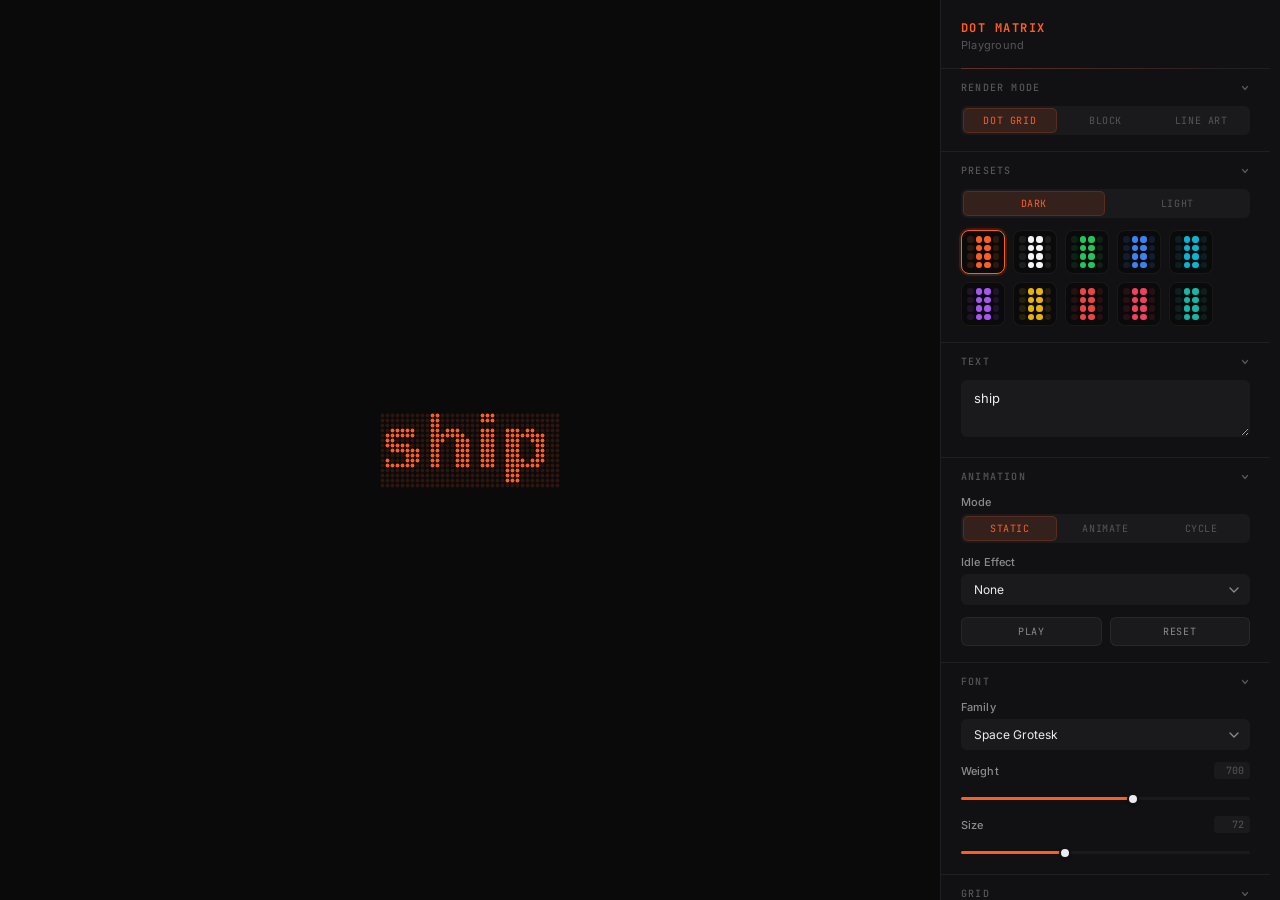
==== playground.html @ e60ce5db "Switch sidebar panel theme with dark/light background toggle When switching to Light background, the" ====
<!DOCTYPE html>
<html lang="en">
<head>
  <meta charset="UTF-8" />
  <meta name="viewport" content="width=device-width, initial-scale=1.0" />
  <title>Dot Matrix Playground</title>
  <link rel="preconnect" href="https://fonts.googleapis.com" />
  <link rel="preconnect" href="https://fonts.gstatic.com" crossorigin />
  <link href="https://fonts.googleapis.com/css2?family=Inter:wght@400;500;600;700;800;900&family=Space+Grotesk:wght@300;400;500;600;700&family=JetBrains+Mono:wght@400;500;700&family=Chakra+Petch:wght@400;500;600;700&family=Outfit:wght@400;500;600;700;800;900&family=Syne:wght@400;500;600;700;800&display=swap" rel="stylesheet" />
  <style>
    :root {
      /* ── Colors ── */
      --panel-bg: #111113;
      --panel-bg-elevated: #161618;
      --panel-border: rgba(255, 255, 255, 0.06);
      --panel-border-hover: rgba(255, 255, 255, 0.10);
      --surface: #1a1a1c;
      --surface-hover: #1e1e21;
      --surface-active: #222225;
      --accent: #ff5d22;
      --accent-r: 255; --accent-g: 93; --accent-b: 34;
      --accent-hover: #ff7042;
      --accent-muted: rgba(var(--accent-r), var(--accent-g), var(--accent-b), 0.12);
      --accent-subtle: rgba(var(--accent-r), var(--accent-g), var(--accent-b), 0.06);
      --text-primary: #ececee;
      --text-secondary: #8b8b8e;
      --text-tertiary: #56565a;
      --text-on-accent: #ffffff;
      --canvas-bg: #0a0a0b;

      /* ── Spacing (8px grid) ── */
      --sp-1: 4px;
      --sp-2: 8px;
      --sp-3: 12px;
      --sp-4: 16px;
      --sp-5: 20px;
      --sp-6: 24px;

      /* ── Radii ── */
      --r-sm: 4px;
      --r-md: 6px;
      --r-lg: 8px;
      --r-xl: 10px;
      --r-pill: 100px;

      /* ── Transitions ── */
      --t-fast: 120ms ease;
      --t-normal: 180ms ease;
      --t-smooth: 250ms cubic-bezier(0.4, 0, 0.2, 1);

      /* ── Shadows ── */
      --shadow-sm: 0 1px 2px rgba(0, 0, 0, 0.3);
      --shadow-md: 0 2px 8px rgba(0, 0, 0, 0.4);
      --shadow-glow: 0 0 0 1px var(--accent), 0 0 12px rgba(var(--accent-r), var(--accent-g), var(--accent-b),0.15);
    }

    * { margin: 0; padding: 0; box-sizing: border-box; }
    body {
      font-family: "Inter", system-ui, sans-serif;
      background: #0a0a0b;
      color: #f5f5f7;
      height: 100vh;
      overflow: hidden;
      display: flex;
    }

    /* ── Preview ── */
    .preview {
      flex: 1;
      display: flex;
      align-items: center;
      justify-content: center;
      position: relative;
      overflow: hidden;
    }
    .preview__bg {
      position: absolute;
      inset: 0;
      z-index: 0;
      transition: background 150ms;
    }
    .preview__canvas-wrap {
      position: relative;
      z-index: 1;
    }
    .preview canvas { display: block; }

    /* ── ASCII Preview ── */
    .ascii-preview {
      font-family: 'JetBrains Mono', monospace;
      font-size: 14px;
      line-height: 1.15;
      letter-spacing: 0.02em;
      white-space: pre;
      user-select: none;
      position: relative;
      z-index: 1;
    }

    /* ── Panel ── */
    .panel {
      width: 340px;
      height: 100vh;
      overflow-y: auto;
      border-left: 1px solid var(--panel-border);
      background: var(--panel-bg);
      flex-shrink: 0;
      -webkit-font-smoothing: antialiased;
      scrollbar-gutter: stable;
      scrollbar-width: thin;
      scrollbar-color: transparent transparent;
    }
    .panel:hover { scrollbar-color: rgba(255,255,255,0.08) transparent; }
    .panel::-webkit-scrollbar { width: 5px; }
    .panel::-webkit-scrollbar-track { background: transparent; }
    .panel::-webkit-scrollbar-thumb { background: transparent; border-radius: var(--r-pill); transition: background 300ms; }
    .panel:hover::-webkit-scrollbar-thumb { background: rgba(255,255,255,0.08); }
    .panel::-webkit-scrollbar-thumb:hover { background: rgba(255,255,255,0.14); }

    .panel__header {
      padding: var(--sp-5) var(--sp-5) var(--sp-4);
      border-bottom: 1px solid var(--panel-border);
      position: relative;
    }
    .panel__header::after {
      content: '';
      position: absolute;
      bottom: -1px;
      left: var(--sp-5);
      right: var(--sp-5);
      height: 1px;
      background: linear-gradient(90deg, var(--accent) 0%, transparent 100%);
      opacity: 0.3;
    }
    .panel__title {
      font-family: "JetBrains Mono", monospace;
      font-size: 12px;
      text-transform: uppercase;
      letter-spacing: 0.12em;
      color: var(--accent);
      margin-bottom: 2px;
      font-weight: 700;
    }
    .panel__subtitle {
      font-size: 11px;
      color: var(--text-tertiary);
      letter-spacing: 0.02em;
    }

    .section {
      border-bottom: 1px solid var(--panel-border);
    }
    .section__header {
      display: flex;
      align-items: center;
      justify-content: space-between;
      width: 100%;
      padding: var(--sp-3) var(--sp-5);
      background: none;
      border: none;
      cursor: pointer;
      -webkit-appearance: none;
      font: inherit;
    }
    .section__label {
      font-family: "JetBrains Mono", monospace;
      font-size: 10px;
      text-transform: uppercase;
      letter-spacing: 0.12em;
      color: var(--text-tertiary);
      font-weight: 500;
      user-select: none;
    }
    .section__chevron {
      color: var(--text-tertiary);
      transition: transform var(--t-smooth);
      flex-shrink: 0;
    }
    .section.collapsed .section__chevron { transform: rotate(-90deg); }
    .section__body {
      padding: 0 var(--sp-5) var(--sp-4);
      max-height: 800px;
      overflow: hidden;
      transition: max-height 250ms cubic-bezier(0.4,0,0.2,1),
                  padding 250ms cubic-bezier(0.4,0,0.2,1),
                  opacity 200ms ease;
      opacity: 1;
    }
    .section.collapsed .section__body {
      max-height: 0;
      padding-top: 0;
      padding-bottom: 0;
      opacity: 0;
    }

    /* ── Controls ── */
    .ctrl { margin-bottom: var(--sp-3); }
    .ctrl:last-child { margin-bottom: 0; }
    .ctrl__top {
      display: flex;
      align-items: center;
      justify-content: space-between;
      margin-bottom: 5px;
    }
    .ctrl__name {
      font-size: 11px;
      color: var(--text-secondary);
      font-weight: 500;
      letter-spacing: 0.01em;
    }
    .ctrl__val {
      font-family: "JetBrains Mono", monospace;
      font-size: 10px;
      color: var(--text-tertiary);
      min-width: 36px;
      text-align: right;
      background: var(--surface);
      padding: 2px 6px;
      border-radius: var(--r-sm);
    }

    /* Text */
    .ctrl__text, .ctrl__textarea {
      width: 100%;
      background: var(--surface);
      border: 1px solid transparent;
      color: var(--text-primary);
      font-family: "Inter", system-ui, sans-serif;
      font-size: 13px;
      padding: 8px var(--sp-3);
      border-radius: var(--r-md);
      outline: none;
      transition: border-color var(--t-normal), background var(--t-normal), box-shadow var(--t-normal);
    }
    .ctrl__text:hover, .ctrl__textarea:hover { border-color: var(--panel-border-hover); }
    .ctrl__text:focus, .ctrl__textarea:focus {
      border-color: var(--accent);
      background: var(--canvas-bg);
      box-shadow: 0 0 0 2px rgba(var(--accent-r), var(--accent-g), var(--accent-b),0.1);
    }
    .ctrl__textarea {
      resize: vertical;
      min-height: 56px;
      line-height: 1.5;
    }

    /* Select */
    .ctrl__select {
      width: 100%;
      background: var(--surface);
      border: 1px solid transparent;
      color: var(--text-primary);
      font-family: "Inter", system-ui, sans-serif;
      font-size: 12px;
      padding: 7px var(--sp-3);
      padding-right: 28px;
      border-radius: var(--r-md);
      outline: none;
      cursor: pointer;
      -webkit-appearance: none;
      appearance: none;
      background-image: url("data:image/svg+xml,%3Csvg width='10' height='6' viewBox='0 0 10 6' fill='none' xmlns='http://www.w3.org/2000/svg'%3E%3Cpath d='M1 1l4 4 4-4' stroke='%238b8b8e' stroke-width='1.3' stroke-linecap='round' stroke-linejoin='round'/%3E%3C/svg%3E");
      background-repeat: no-repeat;
      background-position: right 10px center;
      transition: border-color var(--t-normal), background var(--t-normal), box-shadow var(--t-normal);
    }
    .ctrl__select:hover { border-color: var(--panel-border-hover); background-color: var(--surface-hover); }
    .ctrl__select:focus { border-color: var(--accent); box-shadow: 0 0 0 2px rgba(var(--accent-r), var(--accent-g), var(--accent-b),0.1); }

    /* Slider */
    .ctrl__slider {
      -webkit-appearance: none;
      appearance: none;
      width: 100%;
      height: 3px;
      background: var(--surface);
      border-radius: var(--r-pill);
      outline: none;
      cursor: pointer;
    }
    .ctrl__slider::-webkit-slider-runnable-track {
      height: 3px;
      border-radius: var(--r-pill);
    }
    .ctrl__slider::-webkit-slider-thumb {
      -webkit-appearance: none;
      width: 12px; height: 12px;
      border-radius: 50%;
      background: var(--text-primary);
      border: 2px solid var(--panel-bg);
      cursor: pointer;
      margin-top: -4.5px;
      box-shadow: var(--shadow-sm);
      transition: box-shadow var(--t-normal), transform var(--t-normal), background var(--t-normal);
    }
    .ctrl__slider::-webkit-slider-thumb:hover {
      background: var(--accent);
      transform: scale(1.15);
      box-shadow: 0 0 0 3px rgba(var(--accent-r), var(--accent-g), var(--accent-b),0.15), var(--shadow-sm);
    }
    .ctrl__slider:active::-webkit-slider-thumb {
      transform: scale(1.05);
      box-shadow: 0 0 0 4px rgba(var(--accent-r), var(--accent-g), var(--accent-b),0.2), var(--shadow-sm);
    }
    .ctrl__slider::-moz-range-track {
      height: 3px;
      border-radius: var(--r-pill);
      background: var(--surface);
    }
    .ctrl__slider::-moz-range-progress {
      height: 3px;
      border-radius: var(--r-pill);
      background: var(--accent);
    }
    .ctrl__slider::-moz-range-thumb {
      width: 12px; height: 12px;
      border-radius: 50%;
      background: var(--text-primary);
      border: 2px solid var(--panel-bg);
      cursor: pointer;
      box-shadow: var(--shadow-sm);
    }
    .ctrl__slider::-moz-range-thumb:hover { background: var(--accent); }

    /* Color */
    .ctrl__color-row { display: flex; align-items: center; gap: var(--sp-2); }
    .ctrl__color {
      -webkit-appearance: none;
      width: 28px; height: 28px;
      border: 2px solid var(--surface);
      border-radius: var(--r-lg);
      cursor: pointer;
      background: none;
      padding: 0;
      flex-shrink: 0;
      transition: border-color var(--t-normal), box-shadow var(--t-normal);
    }
    .ctrl__color:hover { border-color: var(--panel-border-hover); box-shadow: 0 0 8px rgba(255,255,255,0.05); }
    .ctrl__color::-webkit-color-swatch-wrapper { padding: 1px; }
    .ctrl__color::-webkit-color-swatch { border: none; border-radius: calc(var(--r-lg) - 3px); }
    .ctrl__hex {
      font-family: "JetBrains Mono", monospace;
      font-size: 11px;
      color: var(--text-secondary);
      background: var(--surface);
      border: 1px solid transparent;
      border-radius: var(--r-sm);
      padding: 5px 8px;
      width: 82px;
      outline: none;
      transition: border-color var(--t-normal), box-shadow var(--t-normal);
    }
    .ctrl__hex:hover { border-color: var(--panel-border-hover); }
    .ctrl__hex:focus { border-color: var(--accent); box-shadow: 0 0 0 2px rgba(var(--accent-r), var(--accent-g), var(--accent-b),0.1); }
    .ctrl__opacity-row {
      display: flex;
      align-items: center;
      gap: var(--sp-2);
      margin-top: var(--sp-2);
    }
    .ctrl__opacity-row .ctrl__slider { flex: 1; }

    /* Segmented control (toggle row) */
    .ctrl__toggle-row, .ctrl__render-row {
      display: flex;
      gap: 2px;
      background: var(--surface);
      border-radius: var(--r-md);
      padding: 2px;
      position: relative;
    }
    .ctrl__toggle-indicator {
      position: absolute;
      top: 2px; left: 2px;
      height: calc(100% - 4px);
      background: var(--accent-muted);
      border-radius: calc(var(--r-md) - 1px);
      transition: transform var(--t-smooth), width var(--t-smooth);
      z-index: 0;
      pointer-events: none;
      border: 1px solid rgba(var(--accent-r), var(--accent-g), var(--accent-b),0.18);
    }
    .ctrl__toggle-btn {
      flex: 1;
      padding: 6px 0;
      background: transparent;
      border: none;
      color: var(--text-tertiary);
      font-family: "JetBrains Mono", monospace;
      font-size: 10px;
      text-transform: uppercase;
      letter-spacing: 0.06em;
      cursor: pointer;
      text-align: center;
      transition: color var(--t-normal);
      position: relative;
      z-index: 1;
      border-radius: calc(var(--r-md) - 1px);
    }
    .ctrl__toggle-btn:hover { color: var(--text-secondary); }
    .ctrl__toggle-btn.active { color: var(--accent); background: transparent; }

    /* Shape selector: icon-only buttons */
    .ctrl__shape-row .ctrl__toggle-btn { padding: 7px 0; }
    .ctrl__shape-row .ctrl__toggle-btn svg { display: block; margin: 0 auto; }

    /* Render mode: wrap to 2 rows of 3 */
    .ctrl__render-row { flex-wrap: wrap; }
    .ctrl__render-row .ctrl__toggle-btn { flex: 1 1 30%; min-width: 0; }

    /* Button row */
    .ctrl__btn-row { display: flex; gap: var(--sp-2); }
    .ctrl__btn {
      flex: 1;
      padding: 7px 0;
      background: var(--surface);
      border: 1px solid var(--panel-border);
      border-radius: var(--r-md);
      color: var(--text-secondary);
      font-family: "JetBrains Mono", monospace;
      font-size: 10px;
      text-transform: uppercase;
      letter-spacing: 0.06em;
      cursor: pointer;
      text-align: center;
      transition: all var(--t-normal);
    }
    .ctrl__btn:hover { border-color: var(--panel-border-hover); background: var(--surface-hover); color: var(--text-primary); }
    .ctrl__btn:active { background: var(--surface-active); transform: scale(0.98); }
    .ctrl__btn--primary {
      background: linear-gradient(180deg, #ff6a33 0%, #ff5d22 100%);
      border-color: rgba(var(--accent-r), var(--accent-g), var(--accent-b),0.3);
      color: var(--text-on-accent);
      font-weight: 500;
      box-shadow: 0 1px 4px rgba(var(--accent-r), var(--accent-g), var(--accent-b),0.2);
    }
    .ctrl__btn--primary:hover {
      background: linear-gradient(180deg, #ff7a45 0%, #ff6a33 100%);
      border-color: rgba(var(--accent-r), var(--accent-g), var(--accent-b),0.4);
      color: var(--text-on-accent);
      box-shadow: 0 2px 8px rgba(var(--accent-r), var(--accent-g), var(--accent-b),0.3);
    }
    .ctrl__btn--primary:active {
      background: linear-gradient(180deg, #e5521e 0%, #d4481a 100%);
      box-shadow: 0 1px 2px rgba(var(--accent-r), var(--accent-g), var(--accent-b),0.2);
    }

    /* Presets */
    .presets { display: flex; flex-wrap: wrap; gap: var(--sp-2); margin-top: var(--sp-3); }
    .preset {
      width: 44px; height: 44px;
      border: 1.5px solid var(--panel-border);
      border-radius: var(--r-lg);
      cursor: pointer;
      position: relative;
      overflow: hidden;
      transition: border-color var(--t-normal), transform var(--t-normal), box-shadow var(--t-normal);
    }
    .preset:hover { border-color: var(--panel-border-hover); transform: scale(1.06); box-shadow: 0 2px 12px rgba(0,0,0,0.3); }
    .preset.active {
      border-color: var(--accent);
      border-width: 1.5px;
      box-shadow: 0 0 0 2px rgba(var(--accent-r), var(--accent-g), var(--accent-b),0.15), 0 0 12px rgba(var(--accent-r), var(--accent-g), var(--accent-b),0.08);
    }
    .preset__dots {
      position: absolute;
      inset: 5px;
      display: grid;
      grid-template-columns: repeat(4, 1fr);
      grid-template-rows: repeat(4, 1fr);
      gap: 2px;
    }
    .preset__dot {
      border-radius: 50%;
      width: 100%;
      height: 100%;
    }

    /* Hidden */
    .hidden { display: none !important; }

    /* Toast */
    .toast {
      position: fixed;
      bottom: 24px;
      left: 50%;
      transform: translateX(-50%) translateY(8px);
      background: var(--surface-active);
      color: var(--text-primary);
      font-family: "JetBrains Mono", monospace;
      font-size: 11px;
      padding: 8px 16px;
      border: 1px solid var(--panel-border);
      border-radius: var(--r-lg);
      opacity: 0;
      transition: opacity 200ms, transform 200ms;
      pointer-events: none;
      z-index: 100;
      box-shadow: var(--shadow-md);
      backdrop-filter: blur(8px);
      -webkit-backdrop-filter: blur(8px);
    }
    .toast.show { opacity: 1; transform: translateX(-50%) translateY(0); }

    /* Focus rings */
    .panel *:focus-visible {
      outline: none;
      box-shadow: 0 0 0 2px var(--panel-bg), 0 0 0 4px var(--accent) !important;
      border-radius: var(--r-md);
    }
    .panel *:focus:not(:focus-visible) { outline: none; }

    /* ── Mobile Gate ── */
    .mobile-gate {
      display: none;
      position: fixed;
      inset: 0;
      z-index: 9999;
      background: #0a0a0b;
      flex-direction: column;
      align-items: center;
      justify-content: center;
      text-align: center;
      padding: 32px;
      gap: 20px;
    }
    .mobile-gate__icon {
      font-size: 48px;
      margin-bottom: 8px;
    }
    .mobile-gate__title {
      font-family: "Space Grotesk", system-ui, sans-serif;
      font-size: 1.5rem;
      font-weight: 700;
      letter-spacing: -0.02em;
    }
    .mobile-gate__desc {
      font-size: 0.95rem;
      color: rgba(245, 245, 247, 0.5);
      max-width: 320px;
      line-height: 1.6;
    }
    .mobile-gate__btn {
      display: inline-block;
      margin-top: 12px;
      padding: 14px 28px;
      background: #ff5d22;
      color: #fff;
      font-family: inherit;
      font-size: 15px;
      font-weight: 600;
      border: none;
      border-radius: 8px;
      text-decoration: none;
      transition: background 150ms;
    }
    .mobile-gate__btn:hover { background: #e04e17; }
    @media (max-width: 768px) {
      .mobile-gate { display: flex; }
    }
  </style>
</head>
<body>

  <!-- Mobile Gate -->
  <div class="mobile-gate">
    <div class="mobile-gate__icon">
      <svg width="48" height="48" viewBox="0 0 24 24" fill="none" stroke="#ff5d22" stroke-width="1.5" stroke-linecap="round" stroke-linejoin="round">
        <rect x="2" y="3" width="20" height="14" rx="2"/><line x1="8" y1="21" x2="16" y2="21"/><line x1="12" y1="17" x2="12" y2="21"/>
      </svg>
    </div>
    <h2 class="mobile-gate__title">Best on desktop</h2>
    <p class="mobile-gate__desc">The playground is built for larger screens with a side panel and canvas preview. Open this page on a desktop or laptop for the full experience.</p>
    <a href="/" class="mobile-gate__btn">Back to Home</a>
  </div>

  <!-- Preview -->
  <div class="preview">
    <div class="preview__bg" id="previewBg"></div>
    <div class="preview__canvas-wrap" id="canvasWrap">
      <canvas id="previewCanvas"></canvas>
    </div>
    <pre class="ascii-preview hidden" id="asciiPre"></pre>
  </div>

  <!-- Panel -->
  <div class="panel">
    <div class="panel__header">
      <div class="panel__title">Dot Matrix</div>
      <div class="panel__subtitle">Playground</div>
    </div>

    <!-- Render Mode -->
    <div class="section" data-section>
      <button class="section__header" aria-expanded="true">
        <span class="section__label">Render Mode</span>
        <svg class="section__chevron" width="10" height="10" viewBox="0 0 10 10" fill="none"><path d="M2.5 3.5L5 6.5L7.5 3.5" stroke="currentColor" stroke-width="1.2" stroke-linecap="round" stroke-linejoin="round"/></svg>
      </button>
      <div class="section__body">
        <div class="ctrl">
          <div class="ctrl__render-row">
            <button class="ctrl__toggle-btn active" data-render="dot">Dot Grid</button>
            <button class="ctrl__toggle-btn" data-render="block">Block</button>
            <button class="ctrl__toggle-btn" data-render="line">Line Art</button>
          </div>
        </div>
      </div>
    </div>

    <!-- Presets -->
    <div class="section" data-section>
      <button class="section__header" aria-expanded="true">
        <span class="section__label">Presets</span>
        <svg class="section__chevron" width="10" height="10" viewBox="0 0 10 10" fill="none"><path d="M2.5 3.5L5 6.5L7.5 3.5" stroke="currentColor" stroke-width="1.2" stroke-linecap="round" stroke-linejoin="round"/></svg>
      </button>
      <div class="section__body">
        <div class="ctrl__toggle-row" id="bgToggle"></div>
        <div class="presets" id="presets"></div>
      </div>
    </div>

    <!-- Text -->
    <div class="section" data-section>
      <button class="section__header" aria-expanded="true">
        <span class="section__label">Text</span>
        <svg class="section__chevron" width="10" height="10" viewBox="0 0 10 10" fill="none"><path d="M2.5 3.5L5 6.5L7.5 3.5" stroke="currentColor" stroke-width="1.2" stroke-linecap="round" stroke-linejoin="round"/></svg>
      </button>
      <div class="section__body">
        <div class="ctrl">
          <textarea class="ctrl__textarea" id="textInput" rows="2" placeholder="Type anything... (new line for multi-line)">ship</textarea>
        </div>
      </div>
    </div>

    <!-- Animation -->
    <div class="section" data-section>
      <button class="section__header" aria-expanded="true">
        <span class="section__label">Animation</span>
        <svg class="section__chevron" width="10" height="10" viewBox="0 0 10 10" fill="none"><path d="M2.5 3.5L5 6.5L7.5 3.5" stroke="currentColor" stroke-width="1.2" stroke-linecap="round" stroke-linejoin="round"/></svg>
      </button>
      <div class="section__body">
        <!-- Mode toggle -->
        <div class="ctrl">
          <div class="ctrl__top"><span class="ctrl__name">Mode</span></div>
          <div class="ctrl__toggle-row">
            <button class="ctrl__toggle-btn active" data-mode="static">Static</button>
            <button class="ctrl__toggle-btn" data-mode="animate">Animate</button>
            <button class="ctrl__toggle-btn" data-mode="cycle">Cycle</button>
          </div>
        </div>

        <!-- Load-In Style (shown when mode=animate, dot grid only) -->
        <div class="ctrl hidden" id="loadInCtrl">
          <div class="ctrl__top"><span class="ctrl__name">Load-In Style</span></div>
          <select class="ctrl__select" id="loadInStyle">
            <option value="scatter">Scatter &rarr; Form</option>
            <option value="rain">Rain Down</option>
            <option value="typewriter">Typewriter</option>
            <option value="rowscan">Row Scan</option>
            <option value="colscan">Column Scan</option>
            <option value="centerburst">Center Burst</option>
            <option value="fadein">Fade In</option>
            <option value="randomfill">Random Fill</option>
            <option value="wave">Wave</option>
            <option value="spiral">Spiral In</option>
          </select>
        </div>

        <!-- Transition Style (shown when mode=cycle, dot grid only) -->
        <div class="ctrl hidden" id="transitionCtrl">
          <div class="ctrl__top"><span class="ctrl__name">Transition Style</span></div>
          <select class="ctrl__select" id="transitionStyle">
            <option value="crossfade">Crossfade</option>
            <option value="scramble">Scramble</option>
            <option value="slide">Slide Left</option>
            <option value="dissolve">Dissolve &rarr; Reform</option>
            <option value="pixelflip">Pixel Flip</option>
          </select>
        </div>

        <!-- Cycle Word (shown when mode=cycle) -->
        <div class="ctrl hidden" id="cycleWordCtrl">
          <div class="ctrl__top"><span class="ctrl__name">Cycle Word</span></div>
          <input class="ctrl__text" id="cycleWord" type="text" value="build" placeholder="Second word..." />
        </div>

        <!-- Hold Time (shown when mode=cycle) -->
        <div class="ctrl hidden" id="holdCtrl">
          <div class="ctrl__top">
            <span class="ctrl__name">Hold Time</span>
            <span class="ctrl__val" id="holdVal">2500ms</span>
          </div>
          <input class="ctrl__slider" id="holdSlider" type="range" min="500" max="5000" step="100" value="2500" />
        </div>

        <!-- Idle Animation (dot grid only) -->
        <div class="ctrl" id="idleCtrl">
          <div class="ctrl__top"><span class="ctrl__name">Idle Effect</span></div>
          <select class="ctrl__select" id="idleAnimation">
            <option value="none">None</option>
            <option value="pulse">Pulse</option>
            <option value="shimmer">Shimmer</option>
            <option value="flicker">Flicker</option>
          </select>
        </div>

        <!-- Speed slider (shown when mode=animate or cycle, dot grid only) -->
        <div class="ctrl hidden" id="speedCtrl">
          <div class="ctrl__top">
            <span class="ctrl__name">Animation Speed</span>
            <span class="ctrl__val" id="speedVal">60</span>
          </div>
          <input class="ctrl__slider" id="speedSlider" type="range" min="10" max="120" step="5" value="60" />
        </div>

        <!-- Play / Reset buttons -->
        <div class="ctrl" id="animBtns" style="margin-top: 8px;">
          <div class="ctrl__btn-row">
            <button class="ctrl__btn" id="playBtn">Play</button>
            <button class="ctrl__btn" id="resetBtn">Reset</button>
          </div>
        </div>
      </div>
    </div>

    <!-- Font (dot grid only) -->
    <div class="section" id="fontSection" data-section>
      <button class="section__header" aria-expanded="true">
        <span class="section__label">Font</span>
        <svg class="section__chevron" width="10" height="10" viewBox="0 0 10 10" fill="none"><path d="M2.5 3.5L5 6.5L7.5 3.5" stroke="currentColor" stroke-width="1.2" stroke-linecap="round" stroke-linejoin="round"/></svg>
      </button>
      <div class="section__body">
        <div class="ctrl">
          <div class="ctrl__top"><span class="ctrl__name">Family</span></div>
          <select class="ctrl__select" id="fontFamily">
            <option value='"Space Grotesk"' selected>Space Grotesk</option>
            <option value='"Inter"'>Inter</option>
            <option value='"JetBrains Mono"'>JetBrains Mono</option>
            <option value='"Chakra Petch"'>Chakra Petch</option>
            <option value='"Outfit"'>Outfit</option>
            <option value='"Syne"'>Syne</option>
          </select>
        </div>
        <div class="ctrl">
          <div class="ctrl__top">
            <span class="ctrl__name">Weight</span>
            <span class="ctrl__val" id="weightVal">700</span>
          </div>
          <input class="ctrl__slider" id="weightSlider" type="range" min="400" max="900" step="100" value="700" />
        </div>
        <div class="ctrl">
          <div class="ctrl__top">
            <span class="ctrl__name">Size</span>
            <span class="ctrl__val" id="fontSizeVal">72</span>
          </div>
          <input class="ctrl__slider" id="fontSizeSlider" type="range" min="24" max="160" step="1" value="72" />
        </div>
      </div>
    </div>

    <!-- ASCII Size (block/line only) -->
    <div class="section hidden" id="asciiSizeSection" data-section>
      <button class="section__header" aria-expanded="true">
        <span class="section__label">Display</span>
        <svg class="section__chevron" width="10" height="10" viewBox="0 0 10 10" fill="none"><path d="M2.5 3.5L5 6.5L7.5 3.5" stroke="currentColor" stroke-width="1.2" stroke-linecap="round" stroke-linejoin="round"/></svg>
      </button>
      <div class="section__body">
        <div class="ctrl">
          <div class="ctrl__top">
            <span class="ctrl__name">Text Size</span>
            <span class="ctrl__val" id="asciiSizeVal">24</span>
          </div>
          <input class="ctrl__slider" id="asciiSizeSlider" type="range" min="8" max="64" step="1" value="24" />
        </div>
      </div>
    </div>

    <!-- Grid (dot grid only) -->
    <div class="section" id="gridSection" data-section>
      <button class="section__header" aria-expanded="true">
        <span class="section__label">Grid</span>
        <svg class="section__chevron" width="10" height="10" viewBox="0 0 10 10" fill="none"><path d="M2.5 3.5L5 6.5L7.5 3.5" stroke="currentColor" stroke-width="1.2" stroke-linecap="round" stroke-linejoin="round"/></svg>
      </button>
      <div class="section__body">
        <div class="ctrl">
          <div class="ctrl__top">
            <span class="ctrl__name">Dot Spacing</span>
            <span class="ctrl__val" id="spacingVal">5</span>
          </div>
          <input class="ctrl__slider" id="spacingSlider" type="range" min="3" max="14" step="1" value="5" />
        </div>
        <div class="ctrl">
          <div class="ctrl__top">
            <span class="ctrl__name">Dot Radius</span>
            <span class="ctrl__val" id="radiusVal">0.38</span>
          </div>
          <input class="ctrl__slider" id="radiusSlider" type="range" min="0.10" max="0.50" step="0.01" value="0.38" />
        </div>
        <div class="ctrl">
          <div class="ctrl__top"><span class="ctrl__name">Dot Shape</span></div>
          <div class="ctrl__toggle-row ctrl__shape-row">
            <button class="ctrl__toggle-btn active" data-dot-shape="circle" title="Circle"><svg width="14" height="14" viewBox="0 0 14 14"><circle cx="7" cy="7" r="5" fill="currentColor"/></svg></button>
            <button class="ctrl__toggle-btn" data-dot-shape="square" title="Square"><svg width="14" height="14" viewBox="0 0 14 14"><rect x="2" y="2" width="10" height="10" fill="currentColor"/></svg></button>
            <button class="ctrl__toggle-btn" data-dot-shape="diamond" title="Diamond"><svg width="14" height="14" viewBox="0 0 14 14"><polygon points="7,1 13,7 7,13 1,7" fill="currentColor"/></svg></button>
            <button class="ctrl__toggle-btn" data-dot-shape="triangle" title="Triangle"><svg width="14" height="14" viewBox="0 0 14 14"><polygon points="7,1 13,13 1,13" fill="currentColor"/></svg></button>
            <button class="ctrl__toggle-btn" data-dot-shape="star" title="Star"><svg width="14" height="14" viewBox="0 0 14 14"><polygon points="7,0.5 8.8,5 13.5,5.2 9.8,8.2 11,13 7,10.5 3,13 4.2,8.2 0.5,5.2 5.2,5" fill="currentColor"/></svg></button>
            <button class="ctrl__toggle-btn" data-dot-shape="cross" title="Cross"><svg width="14" height="14" viewBox="0 0 14 14"><polygon points="5,1 9,1 9,5 13,5 13,9 9,9 9,13 5,13 5,9 1,9 1,5 5,5" fill="currentColor"/></svg></button>
          </div>
        </div>
        <div class="ctrl">
          <div class="ctrl__top"><span class="ctrl__name">Alignment</span></div>
          <div class="ctrl__toggle-row">
            <button class="ctrl__toggle-btn" data-align="left">Left</button>
            <button class="ctrl__toggle-btn active" data-align="center">Center</button>
            <button class="ctrl__toggle-btn" data-align="right">Right</button>
          </div>
        </div>
        <div class="ctrl">
          <div class="ctrl__top">
            <span class="ctrl__name">Line Gap</span>
            <span class="ctrl__val" id="lineGapVal">0.25</span>
          </div>
          <input class="ctrl__slider" id="lineGapSlider" type="range" min="0" max="0.6" step="0.02" value="0.25" />
        </div>
      </div>
    </div>

    <!-- Colors -->
    <div class="section" data-section>
      <button class="section__header" aria-expanded="true">
        <span class="section__label">Colors</span>
        <svg class="section__chevron" width="10" height="10" viewBox="0 0 10 10" fill="none"><path d="M2.5 3.5L5 6.5L7.5 3.5" stroke="currentColor" stroke-width="1.2" stroke-linecap="round" stroke-linejoin="round"/></svg>
      </button>
      <div class="section__body">
        <div class="ctrl">
          <div class="ctrl__top"><span class="ctrl__name">Active Dots</span></div>
          <div class="ctrl__color-row">
            <input class="ctrl__color" id="activeColor" type="color" value="#ff5d22" />
            <input class="ctrl__hex" id="activeHex" type="text" value="#ff5d22" />
          </div>
        </div>
        <div class="ctrl" id="inactiveColorCtrl">
          <div class="ctrl__top"><span class="ctrl__name">Grid Dots</span></div>
          <div class="ctrl__color-row">
            <input class="ctrl__color" id="inactiveColor" type="color" value="#ff5d22" />
            <input class="ctrl__hex" id="inactiveHex" type="text" value="#ff5d22" />
          </div>
          <div class="ctrl__opacity-row">
            <span class="ctrl__name" style="font-size: 11px; white-space: nowrap;">Opacity</span>
            <input class="ctrl__slider" id="inactiveOpacity" type="range" min="0" max="0.5" step="0.01" value="0.15" />
            <span class="ctrl__val" id="opacityVal">0.15</span>
          </div>
        </div>
        <div class="ctrl">
          <div class="ctrl__top"><span class="ctrl__name">Background</span></div>
          <div class="ctrl__color-row">
            <input class="ctrl__color" id="bgColor" type="color" value="#0a0a0b" />
            <input class="ctrl__hex" id="bgHex" type="text" value="#0a0a0b" />
          </div>
        </div>
      </div>
    </div>

    <!-- Export -->
    <div class="section" data-section>
      <button class="section__header" aria-expanded="true">
        <span class="section__label">Export</span>
        <svg class="section__chevron" width="10" height="10" viewBox="0 0 10 10" fill="none"><path d="M2.5 3.5L5 6.5L7.5 3.5" stroke="currentColor" stroke-width="1.2" stroke-linecap="round" stroke-linejoin="round"/></svg>
      </button>
      <div class="section__body">
        <div class="ctrl">
          <div class="ctrl__btn-row">
            <button class="ctrl__btn ctrl__btn--primary" id="exportConfig">Copy Config</button>
            <button class="ctrl__btn" id="exportAttrs">Copy Attrs</button>
          </div>
        </div>
        <div class="ctrl">
          <div class="ctrl__btn-row">
            <button class="ctrl__btn" id="exportPng">Download PNG</button>
            <button class="ctrl__btn" id="exportCSS">Copy CSS</button>
          </div>
        </div>
      </div>
    </div>

    <!-- Reset All -->
    <div style="padding: 0 var(--sp-5) var(--sp-5);">
      <button class="ctrl__btn" id="resetAllBtn" style="width: 100%; margin-top: var(--sp-2); opacity: 0.6;">Reset All</button>
    </div>
  </div>

  <div class="toast" id="toast">Copied</div>

  <script>
  (function() {

    // ════════════════════════════════════════════════
    // Elements
    // ════════════════════════════════════════════════
    var canvas = document.getElementById('previewCanvas');
    var ctx = canvas.getContext('2d');
    var bgEl = document.getElementById('previewBg');
    var toastEl = document.getElementById('toast');
    var canvasWrap = document.getElementById('canvasWrap');
    var asciiPre = document.getElementById('asciiPre');

    // ════════════════════════════════════════════════
    // State
    // ════════════════════════════════════════════════
    var DEFAULTS = {
      text: 'ship',
      mode: 'static',
      renderMode: 'dot',
      loadInStyle: 'scatter',
      transitionStyle: 'crossfade',
      idleAnimation: 'none',
      cycleWord: 'build',
      holdMs: 2500,
      animFrames: 60,
      asciiSize: 24,
      fontFamily: '"Space Grotesk"',
      fontWeight: '700',
      fontSize: 72,
      dotSpacing: 5,
      dotRadiusRatio: 0.38,
      dotShape: 'circle',
      align: 'center',
      lineGap: 0.25,
      activeColor: '#ff5d22',
      inactiveColor: '#ff5d22',
      inactiveOpacity: 0.15,
      bgColor: '#0a0a0b',
    };

    var S = {};
    Object.keys(DEFAULTS).forEach(function(k) { S[k] = DEFAULTS[k]; });

    // ════════════════════════════════════════════════
    // Presets
    // ════════════════════════════════════════════════
    var BG_MODES = [
      { name: 'Dark',  bgColor: '#0a0a0b' },
      { name: 'Light', bgColor: '#f5f5f7' },
    ];

    var COLOR_PRESETS = {
      dark: [
        { name: 'Orange',     color: '#ff5d22', opacity: 0.15 },
        { name: 'White',      color: '#f5f5f7', opacity: 0.08 },
        { name: 'Neon Green', color: '#22c55e', opacity: 0.12 },
        { name: 'Blue LED',   color: '#3b82f6', opacity: 0.15 },
        { name: 'Cyan',       color: '#06b6d4', opacity: 0.12 },
        { name: 'Purple',     color: '#a855f7', opacity: 0.12 },
        { name: 'Gold',       color: '#eab308', opacity: 0.12 },
        { name: 'Red',        color: '#ef4444', opacity: 0.12 },
        { name: 'Rose',       color: '#f43f5e', opacity: 0.12 },
        { name: 'Teal',       color: '#14b8a6', opacity: 0.12 },
      ],
      light: [
        { name: 'Orange',     color: '#ea580c', opacity: 0.10 },
        { name: 'Ink',        color: '#18181b', opacity: 0.08 },
        { name: 'Forest',     color: '#16a34a', opacity: 0.08 },
        { name: 'Blue',       color: '#2563eb', opacity: 0.10 },
        { name: 'Teal',       color: '#0d9488', opacity: 0.08 },
        { name: 'Purple',     color: '#7c3aed', opacity: 0.08 },
        { name: 'Amber',      color: '#d97706', opacity: 0.08 },
        { name: 'Red',        color: '#dc2626', opacity: 0.10 },
        { name: 'Rose',       color: '#e11d48', opacity: 0.08 },
        { name: 'Slate',      color: '#475569', opacity: 0.06 },
      ],
    };

    // ════════════════════════════════════════════════
    // Helpers
    // ════════════════════════════════════════════════
    function hexToRgb(hex) {
      return { r: parseInt(hex.slice(1,3),16), g: parseInt(hex.slice(3,5),16), b: parseInt(hex.slice(5,7),16) };
    }

    function setAccentColor(hex) {
      var rgb = hexToRgb(hex);
      var root = document.documentElement.style;
      root.setProperty('--accent', hex);
      root.setProperty('--accent-r', rgb.r);
      root.setProperty('--accent-g', rgb.g);
      root.setProperty('--accent-b', rgb.b);
      // Compute a lighter hover variant
      var hr = Math.min(255, rgb.r + 30), hg = Math.min(255, rgb.g + 30), hb = Math.min(255, rgb.b + 30);
      root.setProperty('--accent-hover', 'rgb(' + hr + ',' + hg + ',' + hb + ')');
    }

    function setPanelTheme(mode) {
      var root = document.documentElement.style;
      if (mode === 'light') {
        root.setProperty('--panel-bg', '#f0f0f2');
        root.setProperty('--panel-bg-elevated', '#e8e8eb');
        root.setProperty('--panel-border', 'rgba(0, 0, 0, 0.08)');
        root.setProperty('--panel-border-hover', 'rgba(0, 0, 0, 0.14)');
        root.setProperty('--surface', '#e4e4e7');
        root.setProperty('--surface-hover', '#dcdce0');
        root.setProperty('--surface-active', '#d4d4d8');
        root.setProperty('--text-primary', '#18181b');
        root.setProperty('--text-secondary', '#52525b');
        root.setProperty('--text-tertiary', '#a1a1aa');
        root.setProperty('--text-on-accent', '#ffffff');
      } else {
        root.setProperty('--panel-bg', '#111113');
        root.setProperty('--panel-bg-elevated', '#161618');
        root.setProperty('--panel-border', 'rgba(255, 255, 255, 0.06)');
        root.setProperty('--panel-border-hover', 'rgba(255, 255, 255, 0.10)');
        root.setProperty('--surface', '#1a1a1c');
        root.setProperty('--surface-hover', '#1e1e21');
        root.setProperty('--surface-active', '#222225');
        root.setProperty('--text-primary', '#ececee');
        root.setProperty('--text-secondary', '#8b8b8e');
        root.setProperty('--text-tertiary', '#56565a');
        root.setProperty('--text-on-accent', '#ffffff');
      }
    }

    function showToast(msg) {
      toastEl.textContent = msg;
      toastEl.classList.add('show');
      setTimeout(function() { toastEl.classList.remove('show'); }, 1500);
    }

    function fontStr() {
      return S.fontWeight + ' ' + S.fontSize + 'px ' + S.fontFamily + ', system-ui, sans-serif';
    }

    function inactiveRgba() {
      var c = hexToRgb(S.inactiveColor);
      return 'rgba(' + c.r + ',' + c.g + ',' + c.b + ',' + S.inactiveOpacity + ')';
    }

    // Clamp utility
    function clamp(v, lo, hi) { return v < lo ? lo : v > hi ? hi : v; }

    // Ease-out cubic
    function easeOutCubic(t) { return 1 - Math.pow(1 - t, 3); }

    // Ease-in quadratic (for gravity)
    function easeInQuad(t) { return t * t; }

    // Bounce at end
    function easeOutBounce(t) {
      if (t < 1 / 2.75) return 7.5625 * t * t;
      if (t < 2 / 2.75) { t -= 1.5 / 2.75; return 7.5625 * t * t + 0.75; }
      if (t < 2.5 / 2.75) { t -= 2.25 / 2.75; return 7.5625 * t * t + 0.9375; }
      t -= 2.625 / 2.75; return 7.5625 * t * t + 0.984375;
    }

    // Shuffle array in place (Fisher-Yates)
    function shuffle(arr) {
      for (var i = arr.length - 1; i > 0; i--) {
        var j = Math.floor(Math.random() * (i + 1));
        var tmp = arr[i]; arr[i] = arr[j]; arr[j] = tmp;
      }
      return arr;
    }

    // ════════════════════════════════════════════════
    // ASCII ART ENGINE — Canvas-based rasterizer
    // ════════════════════════════════════════════════

    // Character mappings for each ASCII style
    var ASCII_CHAR_MAP = {
      block:  { filled: '\u2588\u2588', half: '\u2591\u2591', empty: '  ' },
      line:   { filled: '\u2588\u2588', half: '\u2592\u2592', empty: '  ' },
    };

    // Glitch character sets per style
    var ASCII_GLITCH_CHARS = {
      block:   ['\u2588\u2588','\u2593\u2593','\u2592\u2592','\u2591\u2591','\u2554\u2557','\u255A\u255D','\u2551\u2550','\u2563\u2560','\u2566\u2569','\u253C\u253C','\u2500\u2500','\u2502\u2502'],
      line:    ['\u2554\u2557','\u255A\u255D','\u2551\u2550','\u2563\u2560','\u2566\u2569','\u253C\u253C','\u2500\u2500','\u2502\u2502','\u256C\u256C','\u2591\u2591','\u2592\u2592'],
    };

    // FIGlet glitch characters (single-width, for animation)
    var FIGLET_GLITCH_CHARS = ['\u2588','\u2593','\u2592','\u2591','\u2554','\u2557','\u255A','\u255D','\u2551','\u2550','\u256C','\u2563','\u2560','\u2566','\u2569','\u2503','\u2501','\u250F','\u2513','\u2517','\u251B'];

    // FIGlet font (ANSI Shadow) — 6 rows per glyph
    var FIGLET_HEIGHT = 6;
    var FIGLET_FONT = {
      ' ': ['   ','   ','   ','   ','   ','   '],
      'A': [' \u2588\u2588\u2588\u2588\u2588\u2557 ','\u2588\u2588\u2554\u2550\u2550\u2588\u2588\u2557','\u2588\u2588\u2588\u2588\u2588\u2588\u2588\u2551','\u2588\u2588\u2554\u2550\u2550\u2588\u2588\u2551','\u2588\u2588\u2551  \u2588\u2588\u2551','\u255A\u2550\u255D  \u255A\u2550\u255D'],
      'B': ['\u2588\u2588\u2588\u2588\u2588\u2588\u2557 ','\u2588\u2588\u2554\u2550\u2550\u2588\u2588\u2557','\u2588\u2588\u2588\u2588\u2588\u2588\u2554\u255D','\u2588\u2588\u2554\u2550\u2550\u2588\u2588\u2557','\u2588\u2588\u2588\u2588\u2588\u2588\u2554\u255D','\u255A\u2550\u2550\u2550\u2550\u2550\u255D '],
      'C': [' \u2588\u2588\u2588\u2588\u2588\u2588\u2557','\u2588\u2588\u2554\u2550\u2550\u2550\u2550\u255D','\u2588\u2588\u2551     ','\u2588\u2588\u2551     ','\u255A\u2588\u2588\u2588\u2588\u2588\u2588\u2557',' \u255A\u2550\u2550\u2550\u2550\u2550\u255D'],
      'D': ['\u2588\u2588\u2588\u2588\u2588\u2588\u2557 ','\u2588\u2588\u2554\u2550\u2550\u2588\u2588\u2557','\u2588\u2588\u2551  \u2588\u2588\u2551','\u2588\u2588\u2551  \u2588\u2588\u2551','\u2588\u2588\u2588\u2588\u2588\u2588\u2554\u255D','\u255A\u2550\u2550\u2550\u2550\u2550\u255D '],
      'E': ['\u2588\u2588\u2588\u2588\u2588\u2588\u2588\u2557','\u2588\u2588\u2554\u2550\u2550\u2550\u2550\u255D','\u2588\u2588\u2588\u2588\u2588\u2557  ','\u2588\u2588\u2554\u2550\u2550\u255D  ','\u2588\u2588\u2588\u2588\u2588\u2588\u2588\u2557','\u255A\u2550\u2550\u2550\u2550\u2550\u2550\u255D'],
      'F': ['\u2588\u2588\u2588\u2588\u2588\u2588\u2588\u2557','\u2588\u2588\u2554\u2550\u2550\u2550\u2550\u255D','\u2588\u2588\u2588\u2588\u2588\u2557  ','\u2588\u2588\u2554\u2550\u2550\u255D  ','\u2588\u2588\u2551     ','\u255A\u2550\u255D     '],
      'G': [' \u2588\u2588\u2588\u2588\u2588\u2588\u2557 ','\u2588\u2588\u2554\u2550\u2550\u2550\u2550\u255D ','\u2588\u2588\u2551  \u2588\u2588\u2588\u2557','\u2588\u2588\u2551   \u2588\u2588\u2551','\u255A\u2588\u2588\u2588\u2588\u2588\u2588\u2554\u255D',' \u255A\u2550\u2550\u2550\u2550\u2550\u255D '],
      'H': ['\u2588\u2588\u2557  \u2588\u2588\u2557','\u2588\u2588\u2551  \u2588\u2588\u2551','\u2588\u2588\u2588\u2588\u2588\u2588\u2588\u2551','\u2588\u2588\u2554\u2550\u2550\u2588\u2588\u2551','\u2588\u2588\u2551  \u2588\u2588\u2551','\u255A\u2550\u255D  \u255A\u2550\u255D'],
      'I': ['\u2588\u2588\u2557','\u2588\u2588\u2551','\u2588\u2588\u2551','\u2588\u2588\u2551','\u2588\u2588\u2551','\u255A\u2550\u255D'],
      'J': ['     \u2588\u2588\u2557','     \u2588\u2588\u2551','     \u2588\u2588\u2551','\u2588\u2588   \u2588\u2588\u2551','\u255A\u2588\u2588\u2588\u2588\u2588\u2554\u255D',' \u255A\u2550\u2550\u2550\u2550\u255D '],
      'K': ['\u2588\u2588\u2557  \u2588\u2588\u2557','\u2588\u2588\u2551 \u2588\u2588\u2554\u255D','\u2588\u2588\u2588\u2588\u2588\u2554\u255D ','\u2588\u2588\u2554\u2550\u2588\u2588\u2557 ','\u2588\u2588\u2551  \u2588\u2588\u2557','\u255A\u2550\u255D  \u255A\u2550\u255D'],
      'L': ['\u2588\u2588\u2557     ','\u2588\u2588\u2551     ','\u2588\u2588\u2551     ','\u2588\u2588\u2551     ','\u2588\u2588\u2588\u2588\u2588\u2588\u2588\u2557','\u255A\u2550\u2550\u2550\u2550\u2550\u2550\u255D'],
      'M': ['\u2588\u2588\u2588\u2557   \u2588\u2588\u2588\u2557','\u2588\u2588\u2588\u2588\u2557 \u2588\u2588\u2588\u2588\u2551','\u2588\u2588\u2554\u2588\u2588\u2588\u2588\u2554\u2588\u2588\u2551','\u2588\u2588\u2551\u255A\u2588\u2588\u2554\u255D\u2588\u2588\u2551','\u2588\u2588\u2551 \u255A\u2550\u255D \u2588\u2588\u2551','\u255A\u2550\u255D     \u255A\u2550\u255D'],
      'N': ['\u2588\u2588\u2588\u2557   \u2588\u2588\u2557','\u2588\u2588\u2588\u2588\u2557  \u2588\u2588\u2551','\u2588\u2588\u2554\u2588\u2588\u2557 \u2588\u2588\u2551','\u2588\u2588\u2551\u255A\u2588\u2588\u2557\u2588\u2588\u2551','\u2588\u2588\u2551 \u255A\u2588\u2588\u2588\u2588\u2551','\u255A\u2550\u255D  \u255A\u2550\u2550\u2550\u255D'],
      'O': [' \u2588\u2588\u2588\u2588\u2588\u2588\u2557 ','\u2588\u2588\u2554\u2550\u2550\u2550\u2588\u2588\u2557','\u2588\u2588\u2551   \u2588\u2588\u2551','\u2588\u2588\u2551   \u2588\u2588\u2551','\u255A\u2588\u2588\u2588\u2588\u2588\u2588\u2554\u255D',' \u255A\u2550\u2550\u2550\u2550\u2550\u255D '],
      'P': ['\u2588\u2588\u2588\u2588\u2588\u2588\u2557 ','\u2588\u2588\u2554\u2550\u2550\u2588\u2588\u2557','\u2588\u2588\u2588\u2588\u2588\u2588\u2554\u255D','\u2588\u2588\u2554\u2550\u2550\u2550\u255D ','\u2588\u2588\u2551     ','\u255A\u2550\u255D     '],
      'Q': [' \u2588\u2588\u2588\u2588\u2588\u2588\u2557 ','\u2588\u2588\u2554\u2550\u2550\u2550\u2588\u2588\u2557','\u2588\u2588\u2551   \u2588\u2588\u2551','\u2588\u2588\u2551\u2584\u2584 \u2588\u2588\u2551','\u255A\u2588\u2588\u2588\u2588\u2588\u2588\u2554\u255D',' \u255A\u2550\u2550\u2580\u2580\u2550\u255D '],
      'R': ['\u2588\u2588\u2588\u2588\u2588\u2588\u2557 ','\u2588\u2588\u2554\u2550\u2550\u2588\u2588\u2557','\u2588\u2588\u2588\u2588\u2588\u2588\u2554\u255D','\u2588\u2588\u2554\u2550\u2550\u2588\u2588\u2557','\u2588\u2588\u2551  \u2588\u2588\u2551','\u255A\u2550\u255D  \u255A\u2550\u255D'],
      'S': ['\u2588\u2588\u2588\u2588\u2588\u2588\u2588\u2557','\u2588\u2588\u2554\u2550\u2550\u2550\u2550\u255D','\u2588\u2588\u2588\u2588\u2588\u2588\u2588\u2557','\u255A\u2550\u2550\u2550\u2550\u2588\u2588\u2551','\u2588\u2588\u2588\u2588\u2588\u2588\u2588\u2551','\u255A\u2550\u2550\u2550\u2550\u2550\u2550\u255D'],
      'T': ['\u2588\u2588\u2588\u2588\u2588\u2588\u2588\u2588\u2557','\u255A\u2550\u2550\u2588\u2588\u2554\u2550\u2550\u255D','   \u2588\u2588\u2551   ','   \u2588\u2588\u2551   ','   \u2588\u2588\u2551   ','   \u255A\u2550\u255D   '],
      'U': ['\u2588\u2588\u2557   \u2588\u2588\u2557','\u2588\u2588\u2551   \u2588\u2588\u2551','\u2588\u2588\u2551   \u2588\u2588\u2551','\u2588\u2588\u2551   \u2588\u2588\u2551','\u255A\u2588\u2588\u2588\u2588\u2588\u2588\u2554\u255D',' \u255A\u2550\u2550\u2550\u2550\u2550\u255D '],
      'V': ['\u2588\u2588\u2557   \u2588\u2588\u2557','\u2588\u2588\u2551   \u2588\u2588\u2551','\u2588\u2588\u2551   \u2588\u2588\u2551','\u255A\u2588\u2588\u2557 \u2588\u2588\u2554\u255D',' \u255A\u2588\u2588\u2588\u2588\u2554\u255D ','  \u255A\u2550\u2550\u2550\u255D  '],
      'W': ['\u2588\u2588\u2557    \u2588\u2588\u2557','\u2588\u2588\u2551    \u2588\u2588\u2551','\u2588\u2588\u2551 \u2588\u2557 \u2588\u2588\u2551','\u2588\u2588\u2551\u2588\u2588\u2588\u2557\u2588\u2588\u2551','\u255A\u2588\u2588\u2588\u2554\u2588\u2588\u2588\u2554\u255D',' \u255A\u2550\u2550\u255D\u255A\u2550\u2550\u255D '],
      'X': ['\u2588\u2588\u2557  \u2588\u2588\u2557','\u255A\u2588\u2588\u2557\u2588\u2588\u2554\u255D',' \u255A\u2588\u2588\u2588\u2554\u255D ',' \u2588\u2588\u2554\u2588\u2588\u2557 ','\u2588\u2588\u2554\u255D \u2588\u2588\u2557','\u255A\u2550\u255D  \u255A\u2550\u255D'],
      'Y': ['\u2588\u2588\u2557   \u2588\u2588\u2557','\u255A\u2588\u2588\u2557 \u2588\u2588\u2554\u255D',' \u255A\u2588\u2588\u2588\u2588\u2554\u255D ','  \u255A\u2588\u2588\u2554\u255D  ','   \u2588\u2588\u2551   ','   \u255A\u2550\u255D   '],
      'Z': ['\u2588\u2588\u2588\u2588\u2588\u2588\u2588\u2557','\u255A\u2550\u2550\u2588\u2588\u2588\u2554\u255D','  \u2588\u2588\u2588\u2554\u255D ',' \u2588\u2588\u2588\u2554\u255D  ','\u2588\u2588\u2588\u2588\u2588\u2588\u2588\u2557','\u255A\u2550\u2550\u2550\u2550\u2550\u2550\u255D'],
      '0': [' \u2588\u2588\u2588\u2588\u2588\u2588\u2557 ','\u2588\u2588\u2554\u2550\u2550\u2550\u2588\u2588\u2557','\u2588\u2588\u2551   \u2588\u2588\u2551','\u2588\u2588\u2551   \u2588\u2588\u2551','\u255A\u2588\u2588\u2588\u2588\u2588\u2588\u2554\u255D',' \u255A\u2550\u2550\u2550\u2550\u2550\u255D '],
      '1': [' \u2588\u2588\u2557','\u2588\u2588\u2588\u2551','\u255A\u2588\u2588\u2551',' \u2588\u2588\u2551',' \u2588\u2588\u2551',' \u255A\u2550\u255D'],
      '2': ['\u2588\u2588\u2588\u2588\u2588\u2588\u2557 ','\u255A\u2550\u2550\u2550\u2550\u2588\u2588\u2557',' \u2588\u2588\u2588\u2588\u2588\u2554\u255D','\u2588\u2588\u2554\u2550\u2550\u2550\u255D ','\u2588\u2588\u2588\u2588\u2588\u2588\u2588\u2557','\u255A\u2550\u2550\u2550\u2550\u2550\u2550\u255D'],
      '3': ['\u2588\u2588\u2588\u2588\u2588\u2588\u2557 ','\u255A\u2550\u2550\u2550\u2550\u2588\u2588\u2557',' \u2588\u2588\u2588\u2588\u2588\u2554\u255D',' \u255A\u2550\u2550\u2550\u2588\u2588\u2557','\u2588\u2588\u2588\u2588\u2588\u2588\u2554\u255D','\u255A\u2550\u2550\u2550\u2550\u2550\u255D '],
      '4': ['\u2588\u2588\u2557  \u2588\u2588\u2557','\u2588\u2588\u2551  \u2588\u2588\u2551','\u2588\u2588\u2588\u2588\u2588\u2588\u2588\u2551','\u255A\u2550\u2550\u2550\u2550\u2588\u2588\u2551','     \u2588\u2588\u2551','     \u255A\u2550\u255D'],
      '5': ['\u2588\u2588\u2588\u2588\u2588\u2588\u2588\u2557','\u2588\u2588\u2554\u2550\u2550\u2550\u2550\u255D','\u2588\u2588\u2588\u2588\u2588\u2588\u2588\u2557','\u255A\u2550\u2550\u2550\u2550\u2588\u2588\u2551','\u2588\u2588\u2588\u2588\u2588\u2588\u2588\u2551','\u255A\u2550\u2550\u2550\u2550\u2550\u2550\u255D'],
      '6': [' \u2588\u2588\u2588\u2588\u2588\u2588\u2557','\u2588\u2588\u2554\u2550\u2550\u2550\u2550\u255D','\u2588\u2588\u2588\u2588\u2588\u2588\u2588\u2557','\u2588\u2588\u2554\u2550\u2550\u2588\u2588\u2551','\u255A\u2588\u2588\u2588\u2588\u2588\u2554\u255D',' \u255A\u2550\u2550\u2550\u2550\u255D '],
      '7': ['\u2588\u2588\u2588\u2588\u2588\u2588\u2588\u2557','\u255A\u2550\u2550\u2550\u2550\u2588\u2588\u2551','    \u2588\u2588\u2554\u255D','   \u2588\u2588\u2554\u255D ','   \u2588\u2588\u2551  ','   \u255A\u2550\u255D  '],
      '8': [' \u2588\u2588\u2588\u2588\u2588\u2557 ','\u2588\u2588\u2554\u2550\u2550\u2588\u2588\u2557','\u255A\u2588\u2588\u2588\u2588\u2588\u2554\u255D','\u2588\u2588\u2554\u2550\u2550\u2588\u2588\u2557','\u255A\u2588\u2588\u2588\u2588\u2588\u2554\u255D',' \u255A\u2550\u2550\u2550\u2550\u255D '],
      '9': [' \u2588\u2588\u2588\u2588\u2588\u2557 ','\u2588\u2588\u2554\u2550\u2550\u2588\u2588\u2557','\u255A\u2588\u2588\u2588\u2588\u2588\u2588\u2551',' \u255A\u2550\u2550\u2550\u2588\u2588\u2551',' \u2588\u2588\u2588\u2588\u2588\u2554\u255D',' \u255A\u2550\u2550\u2550\u2550\u255D '],
      '.': ['   ','   ','   ','   ','\u2588\u2588\u2557','\u255A\u2550\u255D'],
      '!': ['\u2588\u2588\u2557','\u2588\u2588\u2551','\u2588\u2588\u2551','\u255A\u2550\u255D','\u2588\u2588\u2557','\u255A\u2550\u255D'],
      '?': ['\u2588\u2588\u2588\u2588\u2588\u2588\u2557 ','\u255A\u2550\u2550\u2550\u2550\u2588\u2588\u2557','  \u2584\u2588\u2588\u2588\u2554\u255D','  \u255A\u2550\u2550\u255D  ','  \u2588\u2588\u2557   ','  \u255A\u2550\u255D   '],
      '-': ['        ','        ','\u2588\u2588\u2588\u2588\u2588\u2588\u2557 ','\u255A\u2550\u2550\u2550\u2550\u2550\u255D ','        ','        '],
      '#': [' \u2588\u2588\u2557\u2588\u2588\u2557 ','\u2588\u2588\u2588\u2588\u2588\u2588\u2588\u2551','\u2588\u2588\u2554\u2550\u2588\u2588\u2554\u255D','\u2588\u2588\u2588\u2588\u2588\u2588\u2588\u2551','\u255A\u2550\u255D\u255A\u2550\u255D ','        '],
      '@': [' \u2588\u2588\u2588\u2588\u2588\u2588\u2588\u2557 ','\u2588\u2588\u2554\u2550\u2550\u2550\u2550\u2588\u2588\u2557','\u2588\u2588\u2551\u2588\u2588\u2588\u2557\u2588\u2588\u2551','\u2588\u2588\u2551\u255A\u2550\u2550\u255D\u2588\u2588\u2551','\u255A\u2588\u2588\u2588\u2588\u2588\u2588\u2554\u255D ',' \u255A\u2550\u2550\u2550\u2550\u2550\u255D  '],
    };

    // Render text using FIGlet font — returns array of strings
    function figletRender(text) {
      var upper = (text || '').toUpperCase();
      var inputLines = upper.split('\n');
      var result = [];

      for (var li = 0; li < inputLines.length; li++) {
        var chars = inputLines[li];
        if (!chars.length) chars = ' ';
        var rows = [];
        for (var r = 0; r < FIGLET_HEIGHT; r++) rows.push('');

        for (var ci = 0; ci < chars.length; ci++) {
          var glyph = FIGLET_FONT[chars[ci]] || FIGLET_FONT[' '];
          for (var r = 0; r < FIGLET_HEIGHT; r++) {
            rows[r] += glyph[r] || '';
          }
        }

        for (var r = 0; r < FIGLET_HEIGHT; r++) result.push(rows[r]);
        if (li < inputLines.length - 1) result.push('');
      }

      return trimAsciiLines(result);
    }

    // FIGlet with lighter outline treatment
    function figletRenderLine(text) {
      var lines = figletRender(text);
      return lines.map(function(line) {
        return line.replace(/\u2588/g, '\u2593');
      });
    }

    // Trim empty rows from top/bottom, trim trailing spaces per line
    function trimAsciiLines(lines) {
      lines = lines.map(function(l) { return l.replace(/\s+$/, ''); });
      while (lines.length > 0 && lines[0].trim() === '') lines.shift();
      while (lines.length > 0 && lines[lines.length - 1].trim() === '') lines.pop();
      return lines;
    }

    // Unified dispatcher: FIGlet for block/line
    function dotGridToAscii(layout, style) {
      var text = layout.lines.join('\n');
      switch (style) {
        case 'block': return figletRender(text);
        case 'line':  return figletRenderLine(text);
        default:      return figletRender(text);
      }
    }

    // Set ASCII pre font size from the slider
    function autoSizeAsciiFont(lines) {
      asciiPre.style.fontSize = S.asciiSize + 'px';
    }

    // ════════════════════════════════════════════════
    // ASCII RENDERING (preview)
    // ════════════════════════════════════════════════

    function showAsciiMode() {
      canvasWrap.classList.add('hidden');
      asciiPre.classList.remove('hidden');
    }

    function showDotMode() {
      canvasWrap.classList.remove('hidden');
      asciiPre.classList.add('hidden');
    }

    function applyAsciiColors() {
      asciiPre.style.color = S.activeColor;
      var rgb = hexToRgb(S.activeColor);
      asciiPre.style.textShadow = '0 0 8px rgba(' + rgb.r + ',' + rgb.g + ',' + rgb.b + ', 0.35)';
      bgEl.style.background = S.bgColor;
    }

    function renderAsciiStatic(text) {
      showAsciiMode();
      applyAsciiColors();
      var layout = computeLayout(text);
      var lines = dotGridToAscii(layout, S.renderMode);
      autoSizeAsciiFont(lines);
      asciiPre.textContent = lines.join('\n');
    }

    // Glitch-in reveal: all chars start as random glitch, progressively replaced
    function renderAsciiGlitchIn(text, onDone) {
      showAsciiMode();
      applyAsciiColors();
      var layout = computeLayout(text);
      var targetLines = dotGridToAscii(layout, S.renderMode);
      autoSizeAsciiFont(targetLines);
      var isFiglet = (S.renderMode === 'block' || S.renderMode === 'line');
      var glitchArr = isFiglet ? FIGLET_GLITCH_CHARS : (ASCII_GLITCH_CHARS[S.renderMode] || ASCII_GLITCH_CHARS.block);
      var totalFrames = 30;
      var frame = 0;

      var targetFlat = targetLines.join('\n');

      function step() {
        frame++;
        var progress = frame / totalFrames;
        var output = '';

        for (var i = 0; i < targetFlat.length; i++) {
          var ch = targetFlat[i];
          if (ch === '\n') { output += '\n'; }
          else if (ch === ' ') { output += ' '; }
          else {
            var revealT = ((i * 7 + 3) % totalFrames) / totalFrames;
            if (progress > revealT) { output += ch; }
            else { output += glitchArr[Math.floor(Math.random() * glitchArr.length)]; }
          }
        }
        asciiPre.textContent = output;

        if (frame < totalFrames) {
          asciiAnimRaf = requestAnimationFrame(step);
        } else {
          asciiPre.textContent = targetFlat;
          if (onDone) onDone();
        }
      }
      asciiAnimRaf = requestAnimationFrame(step);
    }

    // Glitch transition between two words
    function renderAsciiGlitchTransition(fromText, toText, onDone) {
      showAsciiMode();
      applyAsciiColors();
      var fromLayout = computeLayout(fromText);
      var fromLines = dotGridToAscii(fromLayout, S.renderMode);
      var toLayout = computeLayout(toText);
      var toLines = dotGridToAscii(toLayout, S.renderMode);
      autoSizeAsciiFont(toLines);
      var isFiglet = (S.renderMode === 'block' || S.renderMode === 'line');
      var glitchArr = isFiglet ? FIGLET_GLITCH_CHARS : (ASCII_GLITCH_CHARS[S.renderMode] || ASCII_GLITCH_CHARS.block);
      var step2 = 1;

      var maxRows = Math.max(fromLines.length, toLines.length);
      while (fromLines.length < maxRows) fromLines.push('');
      while (toLines.length < maxRows) toLines.push('');

      var totalFrames = 24;
      var frame = 0;

      function step() {
        frame++;
        var progress = frame / totalFrames;
        var corruption = 1 - Math.abs(progress - 0.5) * 2;
        var useTarget = progress > 0.5;
        var source = useTarget ? toLines : fromLines;

        var output = '';
        for (var r = 0; r < maxRows; r++) {
          var line = source[r] || '';
          var row = '';
          for (var c = 0; c < Math.max(line.length, step2); c += step2) {
            var cell = line.substr(c, step2) || ' ';
            if (cell.trim() === '') {
              row += cell;
            } else if (Math.random() < corruption * 0.7) {
              row += glitchArr[Math.floor(Math.random() * glitchArr.length)];
            } else {
              row += cell;
            }
          }
          output += row;
          if (r < maxRows - 1) output += '\n';
        }
        asciiPre.textContent = output;

        if (frame < totalFrames) {
          asciiAnimRaf = requestAnimationFrame(step);
        } else {
          asciiPre.textContent = toLines.join('\n');
          if (onDone) onDone();
        }
      }
      asciiAnimRaf = requestAnimationFrame(step);
    }

    // ════════════════════════════════════════════════
    // Draw a single dot in the current shape
    // ════════════════════════════════════════════════
    function drawDot(ctx, cx, cy, rad) {
      var shape = S.dotShape;
      switch (shape) {
        case 'square':
          ctx.fillRect(cx - rad, cy - rad, rad * 2, rad * 2);
          return;
        case 'diamond':
          ctx.beginPath();
          ctx.moveTo(cx, cy - rad);
          ctx.lineTo(cx + rad, cy);
          ctx.lineTo(cx, cy + rad);
          ctx.lineTo(cx - rad, cy);
          ctx.closePath();
          ctx.fill();
          return;
        case 'triangle':
          ctx.beginPath();
          ctx.moveTo(cx, cy - rad);
          ctx.lineTo(cx + rad, cy + rad);
          ctx.lineTo(cx - rad, cy + rad);
          ctx.closePath();
          ctx.fill();
          return;
        case 'star':
          ctx.beginPath();
          for (var i = 0; i < 5; i++) {
            var outerAngle = (i * 4 * Math.PI / 5) - Math.PI / 2;
            var innerAngle = outerAngle + 2 * Math.PI / 5;
            if (i === 0) ctx.moveTo(cx + rad * Math.cos(outerAngle), cy + rad * Math.sin(outerAngle));
            else         ctx.lineTo(cx + rad * Math.cos(outerAngle), cy + rad * Math.sin(outerAngle));
            ctx.lineTo(cx + rad * 0.4 * Math.cos(innerAngle), cy + rad * 0.4 * Math.sin(innerAngle));
          }
          ctx.closePath();
          ctx.fill();
          return;
        case 'cross':
          var arm = rad * 0.35;
          ctx.fillRect(cx - arm, cy - rad, arm * 2, rad * 2);
          ctx.fillRect(cx - rad, cy - arm, rad * 2, arm * 2);
          return;
        default: // circle
          ctx.beginPath();
          ctx.arc(cx, cy, rad, 0, Math.PI * 2);
          ctx.fill();
      }
    }

    // ════════════════════════════════════════════════
    // Grid rasterization (for dot grid mode)
    // ════════════════════════════════════════════════
    function rasterizeLine(text, w, h, fontSize, xOffset) {
      var off = document.createElement('canvas');
      off.width = w; off.height = h;
      var c = off.getContext('2d');
      c.font = fontStr();
      c.fillStyle = '#fff';
      c.textBaseline = 'top';
      c.fillText(text, xOffset || 0, (h - fontSize) / 2);
      return c.getImageData(0, 0, w, h);
    }

    function imageDataToGrid(imageData, cols, rows, w, DOT_SPACING) {
      var grid = [];
      for (var r = 0; r < rows; r++) {
        for (var c = 0; c < cols; c++) {
          var sx = Math.floor(c * DOT_SPACING + DOT_SPACING / 2);
          var sy = Math.floor(r * DOT_SPACING + DOT_SPACING / 2);
          var i = (sy * w + sx) * 4;
          grid.push(imageData.data[i + 3] > 80);
        }
      }
      return grid;
    }

    // ════════════════════════════════════════════════
    // Word-wrap a single line to fit within maxPx width
    // ════════════════════════════════════════════════
    function wrapLine(text, maxPx, canvasCtx) {
      if (!text || !maxPx || maxPx <= 0) return [text || ' '];
      if (canvasCtx.measureText(text).width <= maxPx) return [text];
      var words = text.split(/\s+/);
      var wrapped = [];
      var current = '';
      for (var i = 0; i < words.length; i++) {
        var test = current ? current + ' ' + words[i] : words[i];
        if (canvasCtx.measureText(test).width > maxPx && current) {
          wrapped.push(current);
          current = words[i];
        } else {
          current = test;
        }
      }
      if (current) wrapped.push(current);
      return wrapped.length ? wrapped : [text];
    }

    // Compute layout (shared by dot grid renderers)
    // ════════════════════════════════════════════════
    function computeLayout(text) {
      var rawLines = (text || ' ').split('\n');
      var fontSize = S.fontSize;
      var DS = S.dotSpacing;
      var DR = DS * S.dotRadiusRatio;
      var lineGapPx = Math.round(fontSize * S.lineGap);

      var mc = document.createElement('canvas').getContext('2d');
      mc.font = fontStr();

      // Word-wrap lines to fit within the preview area
      var previewEl = document.querySelector('.preview');
      var availWidth = previewEl ? previewEl.clientWidth - 40 : 0; // 40px padding
      var lines = [];
      for (var i = 0; i < rawLines.length; i++) {
        var wrapped = availWidth > 0 ? wrapLine(rawLines[i], availWidth, mc) : [rawLines[i]];
        for (var j = 0; j < wrapped.length; j++) lines.push(wrapped[j]);
      }

      var lineWidths = lines.map(function(l) { return mc.measureText(l || ' ').width; });
      var maxWidth = Math.max.apply(null, lineWidths);

      var cols = Math.ceil(maxWidth / DS) + 1;
      var rowsPerLine = Math.ceil(fontSize / DS);
      var gapRows = Math.ceil(lineGapPx / DS);
      var totalRows = rowsPerLine * lines.length + gapRows * (lines.length - 1);
      var w = cols * DS;
      var h = totalRows * DS;

      // Build grids per line
      var allGrids = [];
      for (var li = 0; li < lines.length; li++) {
        var lineText = lines[li] || ' ';
        var lw = lineWidths[li];
        var xOff = 0;
        if (S.align === 'center') xOff = (maxWidth - lw) / 2;
        else if (S.align === 'right') xOff = maxWidth - lw;
        var img = rasterizeLine(lineText, w, rowsPerLine * DS, fontSize, xOff);
        allGrids.push(imageDataToGrid(img, cols, rowsPerLine, w, DS));
      }

      return {
        lines: lines,
        fontSize: fontSize,
        DS: DS,
        DR: DR,
        cols: cols,
        rowsPerLine: rowsPerLine,
        gapRows: gapRows,
        totalRows: totalRows,
        w: w,
        h: h,
        allGrids: allGrids,
        lineWidths: lineWidths,
        maxWidth: maxWidth,
      };
    }

    // ════════════════════════════════════════════════
    // Get target dots from layout
    // ════════════════════════════════════════════════
    function getTargets(layout) {
      var targets = [];
      var DS = layout.DS;
      for (var li = 0; li < layout.lines.length; li++) {
        var yBase = li * (layout.rowsPerLine + layout.gapRows);
        var grid = layout.allGrids[li];
        for (var r = 0; r < layout.rowsPerLine; r++) {
          for (var c = 0; c < layout.cols; c++) {
            if (grid[r * layout.cols + c]) {
              targets.push({
                cx: c * DS + DS / 2,
                cy: (yBase + r) * DS + DS / 2,
                col: c,
                row: r,
                lineIndex: li,
                globalRow: yBase + r,
              });
            }
          }
        }
      }
      return targets;
    }

    // ════════════════════════════════════════════════
    // Setup canvas for a layout
    // ════════════════════════════════════════════════
    function setupCanvas(layout) {
      var dpr = window.devicePixelRatio || 1;
      canvas.width = layout.w * dpr;
      canvas.height = layout.h * dpr;
      canvas.style.width = layout.w + 'px';
      canvas.style.height = layout.h + 'px';
      ctx.setTransform(dpr, 0, 0, dpr, 0, 0);
      bgEl.style.background = S.bgColor;
    }

    // ════════════════════════════════════════════════
    // Draw background grid (inactive dots)
    // ════════════════════════════════════════════════
    function drawBgGrid(layout) {
      var DS = layout.DS;
      var DR = layout.DR;
      var inColor = inactiveRgba();
      for (var li = 0; li < layout.lines.length; li++) {
        var yBase = li * (layout.rowsPerLine + layout.gapRows);
        for (var r = 0; r < layout.rowsPerLine; r++) {
          for (var c = 0; c < layout.cols; c++) {
            ctx.fillStyle = inColor;
            ctx.globalAlpha = 1;
            drawDot(ctx, c * DS + DS / 2, (yBase + r) * DS + DS / 2, DR);
          }
        }
      }
    }

    // ════════════════════════════════════════════════
    // Draw active dots with position/opacity overrides
    // ════════════════════════════════════════════════
    function drawActiveDots(dots, DR) {
      for (var i = 0; i < dots.length; i++) {
        var d = dots[i];
        if (d.opacity < 0.005) continue;
        ctx.fillStyle = S.activeColor;
        ctx.globalAlpha = clamp(d.opacity, 0, 1);
        drawDot(ctx, d.x, d.y, DR);
      }
      ctx.globalAlpha = 1;
    }

    // Draw static final state for a layout
    function drawStaticFrame(layout) {
      var DS = layout.DS;
      var DR = layout.DR;
      var inColor = inactiveRgba();
      ctx.clearRect(0, 0, layout.w, layout.h);
      for (var li = 0; li < layout.lines.length; li++) {
        var yBase = li * (layout.rowsPerLine + layout.gapRows);
        var grid = layout.allGrids[li];
        for (var r = 0; r < layout.rowsPerLine; r++) {
          for (var c = 0; c < layout.cols; c++) {
            var idx = r * layout.cols + c;
            var cx = c * DS + DS / 2;
            var cy = (yBase + r) * DS + DS / 2;
            ctx.fillStyle = inColor;
            ctx.globalAlpha = 1;
            drawDot(ctx, cx, cy, DR);
            if (grid[idx]) {
              ctx.fillStyle = S.activeColor;
              ctx.globalAlpha = 1;
              drawDot(ctx, cx, cy, DR);
            }
          }
        }
      }
      ctx.globalAlpha = 1;
    }

    // ════════════════════════════════════════════════
    // Animation state management
    // ════════════════════════════════════════════════
    var animRaf = null;
    var animTimeout = null;
    var idleRaf = null;
    var asciiAnimRaf = null;
    var currentCycleIndex = 0;

    function stopAnimation() {
      if (animRaf) { cancelAnimationFrame(animRaf); animRaf = null; }
      if (animTimeout) { clearTimeout(animTimeout); animTimeout = null; }
      if (idleRaf) { cancelAnimationFrame(idleRaf); idleRaf = null; }
      if (asciiAnimRaf) { cancelAnimationFrame(asciiAnimRaf); asciiAnimRaf = null; }
    }

    // ════════════════════════════════════════════════
    // IDLE ANIMATIONS
    // ════════════════════════════════════════════════
    function startIdleLoop(layout, targets) {
      if (S.idleAnimation === 'none') return;

      var startTime = performance.now();

      function tick() {
        var elapsed = (performance.now() - startTime) / 1000;
        ctx.clearRect(0, 0, layout.w, layout.h);
        drawBgGrid(layout);

        var dots = [];
        for (var i = 0; i < targets.length; i++) {
          var t = targets[i];
          var opacity = 1;

          if (S.idleAnimation === 'pulse') {
            opacity = 0.85 + 0.15 * Math.sin(elapsed * Math.PI);
          } else if (S.idleAnimation === 'shimmer') {
            var diag = (t.cx + t.cy) / (layout.w + layout.h);
            var bandPos = (elapsed / 3) % 1;
            var dist = Math.abs(diag - bandPos);
            if (dist > 0.5) dist = 1 - dist;
            var bandWidth = 0.08;
            if (dist < bandWidth) {
              opacity = 1.0 + 0.3 * (1 - dist / bandWidth);
              opacity = clamp(opacity, 0, 1.3);
            }
          } else if (S.idleAnimation === 'flicker') {
            var flickCycle = Math.floor(elapsed / 0.2);
            var seed = flickCycle * 7 + i * 13;
            var pick = ((seed * 2654435761) >>> 0) % targets.length;
            if (pick < 3) {
              var subT = (elapsed % 0.2) / 0.2;
              opacity = subT < 0.5 ? (1 - 0.7 * (subT / 0.5)) : (0.3 + 0.7 * ((subT - 0.5) / 0.5));
            }
          }

          dots.push({ x: t.cx, y: t.cy, opacity: opacity });
        }

        drawActiveDots(dots, layout.DR);
        idleRaf = requestAnimationFrame(tick);
      }

      idleRaf = requestAnimationFrame(tick);
    }

    // ════════════════════════════════════════════════
    // LOAD-IN ANIMATIONS (10 styles)
    // ════════════════════════════════════════════════

    // 1. Scatter
    function animScatter(layout, targets, totalFrames, onDone) {
      var w = layout.w, h = layout.h;
      for (var i = 0; i < targets.length; i++) {
        targets[i].startX = (Math.random() - 0.5) * w * 1.5 + w / 2;
        targets[i].startY = (Math.random() - 0.5) * h * 1.5 + h / 2;
      }
      var frame = 0;
      function step() {
        frame++;
        var t = frame / totalFrames;
        var eased = easeOutCubic(t);
        ctx.clearRect(0, 0, w, h);
        drawBgGrid(layout);
        var dots = [];
        for (var i = 0; i < targets.length; i++) {
          var d = targets[i];
          dots.push({
            x: d.startX + (d.cx - d.startX) * eased,
            y: d.startY + (d.cy - d.startY) * eased,
            opacity: Math.min(1, eased * 1.5),
          });
        }
        drawActiveDots(dots, layout.DR);
        if (frame < totalFrames) animRaf = requestAnimationFrame(step);
        else onDone();
      }
      animRaf = requestAnimationFrame(step);
    }

    // 2. Rain Down
    function animRain(layout, targets, totalFrames, onDone) {
      var w = layout.w, h = layout.h;
      for (var i = 0; i < targets.length; i++) {
        targets[i].startY = -20 - Math.random() * h * 0.5;
        targets[i].delay = Math.random() * 0.4;
      }
      var frame = 0;
      function step() {
        frame++;
        var t = frame / totalFrames;
        ctx.clearRect(0, 0, w, h);
        drawBgGrid(layout);
        var dots = [];
        for (var i = 0; i < targets.length; i++) {
          var d = targets[i];
          var localT = clamp((t - d.delay) / (1 - d.delay), 0, 1);
          var eased = easeOutBounce(localT);
          var y = d.startY + (d.cy - d.startY) * eased;
          var opacity = clamp(localT * 2, 0, 1);
          dots.push({ x: d.cx, y: y, opacity: opacity });
        }
        drawActiveDots(dots, layout.DR);
        if (frame < totalFrames) animRaf = requestAnimationFrame(step);
        else onDone();
      }
      animRaf = requestAnimationFrame(step);
    }

    // 3. Typewriter
    function animTypewriter(layout, targets, totalFrames, onDone) {
      var w = layout.w, h = layout.h;
      var DS = layout.DS;
      var mc = document.createElement('canvas').getContext('2d');
      mc.font = fontStr();

      var charBounds = [];
      for (var li = 0; li < layout.lines.length; li++) {
        var lineText = layout.lines[li] || ' ';
        var lw = layout.lineWidths[li];
        var xOff = 0;
        if (S.align === 'center') xOff = (layout.maxWidth - lw) / 2;
        else if (S.align === 'right') xOff = layout.maxWidth - lw;

        var bounds = [];
        var cumX = xOff;
        for (var ci = 0; ci < lineText.length; ci++) {
          var charW = mc.measureText(lineText[ci]).width;
          var startCol = Math.floor(cumX / DS);
          var endCol = Math.ceil((cumX + charW) / DS);
          bounds.push({ startCol: startCol, endCol: endCol, charIndex: ci });
          cumX += charW;
        }
        charBounds.push(bounds);
      }

      var totalChars = 0;
      for (var li = 0; li < charBounds.length; li++) totalChars += charBounds[li].length;

      for (var i = 0; i < targets.length; i++) {
        var t = targets[i];
        var lineBounds = charBounds[t.lineIndex] || [];
        var charIdx = 0;
        for (var ci = 0; ci < lineBounds.length; ci++) {
          if (t.col >= lineBounds[ci].startCol && t.col < lineBounds[ci].endCol) {
            charIdx = ci;
            break;
          }
          if (ci === lineBounds.length - 1) charIdx = ci;
        }
        var lineCharOffset = 0;
        for (var pl = 0; pl < t.lineIndex; pl++) lineCharOffset += charBounds[pl].length;
        t.charOrder = lineCharOffset + charIdx;
      }

      var frame = 0;
      function step() {
        frame++;
        var t = frame / totalFrames;
        ctx.clearRect(0, 0, w, h);
        drawBgGrid(layout);
        var dots = [];
        for (var i = 0; i < targets.length; i++) {
          var d = targets[i];
          var charT = d.charOrder / Math.max(1, totalChars);
          var localT = clamp((t - charT * 0.7) / 0.3, 0, 1);
          dots.push({ x: d.cx, y: d.cy, opacity: localT });
        }
        drawActiveDots(dots, layout.DR);
        if (frame < totalFrames) animRaf = requestAnimationFrame(step);
        else onDone();
      }
      animRaf = requestAnimationFrame(step);
    }

    // 4. Row Scan
    function animRowScan(layout, targets, totalFrames, onDone) {
      var w = layout.w, h = layout.h;
      var frame = 0;
      function step() {
        frame++;
        var t = frame / totalFrames;
        ctx.clearRect(0, 0, w, h);
        drawBgGrid(layout);
        var dots = [];
        for (var i = 0; i < targets.length; i++) {
          var d = targets[i];
          var rowFrac = d.globalRow / Math.max(1, layout.totalRows - 1);
          var localT = clamp((t - rowFrac * 0.7) / 0.3, 0, 1);
          dots.push({ x: d.cx, y: d.cy, opacity: localT });
        }
        drawActiveDots(dots, layout.DR);
        if (frame < totalFrames) animRaf = requestAnimationFrame(step);
        else onDone();
      }
      animRaf = requestAnimationFrame(step);
    }

    // 5. Column Scan
    function animColScan(layout, targets, totalFrames, onDone) {
      var w = layout.w, h = layout.h;
      var frame = 0;
      function step() {
        frame++;
        var t = frame / totalFrames;
        ctx.clearRect(0, 0, w, h);
        drawBgGrid(layout);
        var dots = [];
        for (var i = 0; i < targets.length; i++) {
          var d = targets[i];
          var colFrac = d.col / Math.max(1, layout.cols - 1);
          var localT = clamp((t - colFrac * 0.7) / 0.3, 0, 1);
          dots.push({ x: d.cx, y: d.cy, opacity: localT });
        }
        drawActiveDots(dots, layout.DR);
        if (frame < totalFrames) animRaf = requestAnimationFrame(step);
        else onDone();
      }
      animRaf = requestAnimationFrame(step);
    }

    // 6. Center Burst
    function animCenterBurst(layout, targets, totalFrames, onDone) {
      var w = layout.w, h = layout.h;
      var centerX = w / 2, centerY = h / 2;
      var maxDist = 0;
      for (var i = 0; i < targets.length; i++) {
        var dx = targets[i].cx - centerX;
        var dy = targets[i].cy - centerY;
        var dist = Math.sqrt(dx * dx + dy * dy);
        targets[i].distFromCenter = dist;
        if (dist > maxDist) maxDist = dist;
      }
      if (maxDist === 0) maxDist = 1;

      var frame = 0;
      function step() {
        frame++;
        var t = frame / totalFrames;
        var eased = easeOutCubic(t);
        ctx.clearRect(0, 0, w, h);
        drawBgGrid(layout);
        var dots = [];
        for (var i = 0; i < targets.length; i++) {
          var d = targets[i];
          var distFrac = d.distFromCenter / maxDist;
          var localT = clamp((eased - distFrac * 0.3) / 0.7, 0, 1);
          var x = centerX + (d.cx - centerX) * localT;
          var y = centerY + (d.cy - centerY) * localT;
          var opacity = clamp(localT * 1.5, 0, 1);
          dots.push({ x: x, y: y, opacity: opacity });
        }
        drawActiveDots(dots, layout.DR);
        if (frame < totalFrames) animRaf = requestAnimationFrame(step);
        else onDone();
      }
      animRaf = requestAnimationFrame(step);
    }

    // 7. Fade In
    function animFadeIn(layout, targets, totalFrames, onDone) {
      var w = layout.w, h = layout.h;
      var frame = 0;
      function step() {
        frame++;
        var t = frame / totalFrames;
        ctx.clearRect(0, 0, w, h);
        drawBgGrid(layout);
        var dots = [];
        for (var i = 0; i < targets.length; i++) {
          dots.push({ x: targets[i].cx, y: targets[i].cy, opacity: t });
        }
        drawActiveDots(dots, layout.DR);
        if (frame < totalFrames) animRaf = requestAnimationFrame(step);
        else onDone();
      }
      animRaf = requestAnimationFrame(step);
    }

    // 8. Random Fill
    function animRandomFill(layout, targets, totalFrames, onDone) {
      var w = layout.w, h = layout.h;
      var indices = [];
      for (var i = 0; i < targets.length; i++) indices.push(i);
      shuffle(indices);

      for (var i = 0; i < indices.length; i++) {
        var clusterIndex = Math.floor(i / 4);
        var totalClusters = Math.ceil(targets.length / 4);
        targets[indices[i]].revealT = clusterIndex / Math.max(1, totalClusters);
      }

      var frame = 0;
      function step() {
        frame++;
        var t = frame / totalFrames;
        ctx.clearRect(0, 0, w, h);
        drawBgGrid(layout);
        var dots = [];
        for (var i = 0; i < targets.length; i++) {
          var d = targets[i];
          var on = t >= d.revealT;
          var localT = on ? clamp((t - d.revealT) / 0.05, 0, 1) : 0;
          dots.push({ x: d.cx, y: d.cy, opacity: localT });
        }
        drawActiveDots(dots, layout.DR);
        if (frame < totalFrames) animRaf = requestAnimationFrame(step);
        else onDone();
      }
      animRaf = requestAnimationFrame(step);
    }

    // 9. Wave
    function animWave(layout, targets, totalFrames, onDone) {
      var w = layout.w, h = layout.h;
      var frame = 0;
      function step() {
        frame++;
        var t = frame / totalFrames;
        ctx.clearRect(0, 0, w, h);
        drawBgGrid(layout);
        var dots = [];
        for (var i = 0; i < targets.length; i++) {
          var d = targets[i];
          var colFrac = d.col / Math.max(1, layout.cols - 1);
          var delay = colFrac * 0.7;
          var localT = clamp((t - delay) / 0.3, 0, 1);
          var eased = localT < 1 ? 0.5 * (1 - Math.cos(localT * Math.PI)) : 1;
          dots.push({ x: d.cx, y: d.cy, opacity: eased });
        }
        drawActiveDots(dots, layout.DR);
        if (frame < totalFrames) animRaf = requestAnimationFrame(step);
        else onDone();
      }
      animRaf = requestAnimationFrame(step);
    }

    // 10. Spiral In
    function animSpiral(layout, targets, totalFrames, onDone) {
      var w = layout.w, h = layout.h;
      var centerX = w / 2, centerY = h / 2;

      for (var i = 0; i < targets.length; i++) {
        var dx = targets[i].cx - centerX;
        var dy = targets[i].cy - centerY;
        var angle = Math.atan2(dy, dx);
        var dist = Math.sqrt(dx * dx + dy * dy);
        var normAngle = (angle + Math.PI) / (2 * Math.PI);
        var maxDist = Math.sqrt(w * w / 4 + h * h / 4);
        var normDist = dist / (maxDist || 1);
        targets[i].spiralOrder = (1 - normDist) + normAngle * 0.3;
      }

      var minOrder = Infinity, maxOrder = -Infinity;
      for (var i = 0; i < targets.length; i++) {
        if (targets[i].spiralOrder < minOrder) minOrder = targets[i].spiralOrder;
        if (targets[i].spiralOrder > maxOrder) maxOrder = targets[i].spiralOrder;
      }
      var range = maxOrder - minOrder || 1;
      for (var i = 0; i < targets.length; i++) {
        targets[i].spiralOrder = (targets[i].spiralOrder - minOrder) / range;
      }

      var frame = 0;
      function step() {
        frame++;
        var t = frame / totalFrames;
        ctx.clearRect(0, 0, w, h);
        drawBgGrid(layout);
        var dots = [];
        for (var i = 0; i < targets.length; i++) {
          var d = targets[i];
          var delay = d.spiralOrder * 0.7;
          var localT = clamp((t - delay) / 0.3, 0, 1);
          dots.push({ x: d.cx, y: d.cy, opacity: localT });
        }
        drawActiveDots(dots, layout.DR);
        if (frame < totalFrames) animRaf = requestAnimationFrame(step);
        else onDone();
      }
      animRaf = requestAnimationFrame(step);
    }

    // Dispatch load-in animation by style name
    function dispatchLoadIn(style, layout, targets, totalFrames, onDone) {
      switch (style) {
        case 'scatter':     return animScatter(layout, targets, totalFrames, onDone);
        case 'rain':        return animRain(layout, targets, totalFrames, onDone);
        case 'typewriter':  return animTypewriter(layout, targets, totalFrames, onDone);
        case 'rowscan':     return animRowScan(layout, targets, totalFrames, onDone);
        case 'colscan':     return animColScan(layout, targets, totalFrames, onDone);
        case 'centerburst': return animCenterBurst(layout, targets, totalFrames, onDone);
        case 'fadein':      return animFadeIn(layout, targets, totalFrames, onDone);
        case 'randomfill':  return animRandomFill(layout, targets, totalFrames, onDone);
        case 'wave':        return animWave(layout, targets, totalFrames, onDone);
        case 'spiral':      return animSpiral(layout, targets, totalFrames, onDone);
        default:            return animScatter(layout, targets, totalFrames, onDone);
      }
    }

    // ════════════════════════════════════════════════
    // CYCLE TRANSITION ANIMATIONS (5 styles for dot grid)
    // ════════════════════════════════════════════════

    // 1. Crossfade
    function transCrossfade(layout, fromGrid, toGrid, cols, rows, transFrames, onDone) {
      var DS = layout.DS, DR = layout.DR;
      var w = cols * DS, h = rows * DS;
      var inColor = inactiveRgba();
      var delays = [];
      for (var i = 0; i < cols * rows; i++) delays.push(Math.random() * 0.5);
      var frame = 0;

      function step() {
        frame++;
        var progress = frame / transFrames;
        ctx.clearRect(0, 0, w, h);

        for (var r = 0; r < rows; r++) {
          for (var c = 0; c < cols; c++) {
            var idx = r * cols + c;
            var cx = c * DS + DS / 2;
            var cy = r * DS + DS / 2;
            var localT = clamp((progress - delays[idx]) / 0.5, 0, 1);

            ctx.fillStyle = inColor;
            ctx.globalAlpha = 1;
            drawDot(ctx, cx, cy, DR);

            var wasOn = fromGrid[idx];
            var willOn = toGrid[idx];
            var opacity = 0;
            if (wasOn && willOn) opacity = 1;
            else if (wasOn && !willOn) opacity = 1 - localT;
            else if (!wasOn && willOn) opacity = localT;

            if (opacity > 0.01) {
              ctx.fillStyle = S.activeColor;
              ctx.globalAlpha = opacity;
              drawDot(ctx, cx, cy, DR);
            }
          }
        }
        ctx.globalAlpha = 1;
        if (frame < transFrames) animRaf = requestAnimationFrame(step);
        else onDone();
      }
      animRaf = requestAnimationFrame(step);
    }

    // 2. Scramble
    function transScramble(layout, fromGrid, toGrid, cols, rows, transFrames, onDone) {
      var DS = layout.DS, DR = layout.DR;
      var w = cols * DS, h = rows * DS;
      var inColor = inactiveRgba();

      var fromDots = [], toDots = [];
      for (var r = 0; r < rows; r++) {
        for (var c = 0; c < cols; c++) {
          var idx = r * cols + c;
          var cx = c * DS + DS / 2;
          var cy = r * DS + DS / 2;
          if (fromGrid[idx]) fromDots.push({ cx: cx, cy: cy });
          if (toGrid[idx]) toDots.push({ cx: cx, cy: cy });
        }
      }

      var maxDots = Math.max(fromDots.length, toDots.length);
      var midPositions = [];
      for (var i = 0; i < maxDots; i++) {
        midPositions.push({
          cx: (Math.floor(Math.random() * cols)) * DS + DS / 2,
          cy: (Math.floor(Math.random() * rows)) * DS + DS / 2,
        });
      }

      while (fromDots.length < maxDots) fromDots.push(fromDots[fromDots.length - 1] || { cx: w / 2, cy: h / 2 });
      while (toDots.length < maxDots) toDots.push(toDots[toDots.length - 1] || { cx: w / 2, cy: h / 2 });

      var frame = 0;
      function step() {
        frame++;
        var t = frame / transFrames;
        ctx.clearRect(0, 0, w, h);

        for (var r = 0; r < rows; r++) {
          for (var c = 0; c < cols; c++) {
            ctx.fillStyle = inColor;
            ctx.globalAlpha = 1;
            drawDot(ctx, c * DS + DS / 2, r * DS + DS / 2, DR);
          }
        }

        var dots = [];
        for (var i = 0; i < maxDots; i++) {
          var x, y, opacity = 1;
          if (t < 0.35) {
            var p = easeOutCubic(t / 0.35);
            x = fromDots[i].cx + (midPositions[i].cx - fromDots[i].cx) * p;
            y = fromDots[i].cy + (midPositions[i].cy - fromDots[i].cy) * p;
          } else if (t < 0.55) {
            x = midPositions[i].cx;
            y = midPositions[i].cy;
            opacity = 0.6 + 0.4 * Math.sin((t - 0.35) / 0.2 * Math.PI);
          } else {
            var p = easeOutCubic((t - 0.55) / 0.45);
            x = midPositions[i].cx + (toDots[i].cx - midPositions[i].cx) * p;
            y = midPositions[i].cy + (toDots[i].cy - midPositions[i].cy) * p;
          }
          dots.push({ x: x, y: y, opacity: opacity });
        }
        drawActiveDots(dots, DR);

        if (frame < transFrames) animRaf = requestAnimationFrame(step);
        else onDone();
      }
      animRaf = requestAnimationFrame(step);
    }

    // 3. Slide Left
    function transSlide(layout, fromGrid, toGrid, cols, rows, transFrames, onDone) {
      var DS = layout.DS, DR = layout.DR;
      var w = cols * DS, h = rows * DS;
      var inColor = inactiveRgba();
      var frame = 0;

      function step() {
        frame++;
        var t = frame / transFrames;
        var eased = easeOutCubic(t);
        ctx.clearRect(0, 0, w, h);

        for (var r = 0; r < rows; r++) {
          for (var c = 0; c < cols; c++) {
            ctx.fillStyle = inColor;
            ctx.globalAlpha = 1;
            drawDot(ctx, c * DS + DS / 2, r * DS + DS / 2, DR);
          }
        }

        var fromOffset = -w * eased;
        var fromOpacity = 1 - eased;
        var toOffset = w * (1 - eased);
        var toOpacity = eased;

        for (var r = 0; r < rows; r++) {
          for (var c = 0; c < cols; c++) {
            var idx = r * cols + c;
            var cx = c * DS + DS / 2;
            var cy = r * DS + DS / 2;

            if (fromGrid[idx] && fromOpacity > 0.01) {
              var fx = cx + fromOffset;
              if (fx > -DR && fx < w + DR) {
                ctx.fillStyle = S.activeColor;
                ctx.globalAlpha = fromOpacity;
                drawDot(ctx, fx, cy, DR);
              }
            }

            if (toGrid[idx] && toOpacity > 0.01) {
              var tx = cx + toOffset;
              if (tx > -DR && tx < w + DR) {
                ctx.fillStyle = S.activeColor;
                ctx.globalAlpha = toOpacity;
                drawDot(ctx, tx, cy, DR);
              }
            }
          }
        }
        ctx.globalAlpha = 1;
        if (frame < transFrames) animRaf = requestAnimationFrame(step);
        else onDone();
      }
      animRaf = requestAnimationFrame(step);
    }

    // 4. Dissolve Reform
    function transDissolve(layout, fromGrid, toGrid, cols, rows, transFrames, onDone) {
      var DS = layout.DS, DR = layout.DR;
      var w = cols * DS, h = rows * DS;
      var inColor = inactiveRgba();
      var centerX = w / 2, centerY = h / 2;

      var fromDots = [], toDots = [];
      for (var r = 0; r < rows; r++) {
        for (var c = 0; c < cols; c++) {
          var idx = r * cols + c;
          var cx = c * DS + DS / 2;
          var cy = r * DS + DS / 2;
          if (fromGrid[idx]) {
            var dx = cx - centerX, dy = cy - centerY;
            var dist = Math.sqrt(dx * dx + dy * dy) || 1;
            fromDots.push({
              cx: cx, cy: cy,
              scatterX: cx + (dx / dist) * w * 0.6,
              scatterY: cy + (dy / dist) * h * 0.6,
            });
          }
          if (toGrid[idx]) {
            var dx = cx - centerX, dy = cy - centerY;
            var dist = Math.sqrt(dx * dx + dy * dy) || 1;
            toDots.push({
              cx: cx, cy: cy,
              startX: cx + (dx / dist) * w * 0.6,
              startY: cy + (dy / dist) * h * 0.6,
            });
          }
        }
      }

      var frame = 0;
      function step() {
        frame++;
        var t = frame / transFrames;
        ctx.clearRect(0, 0, w, h);

        for (var r = 0; r < rows; r++) {
          for (var c = 0; c < cols; c++) {
            ctx.fillStyle = inColor;
            ctx.globalAlpha = 1;
            drawDot(ctx, c * DS + DS / 2, r * DS + DS / 2, DR);
          }
        }

        if (t < 0.55) {
          var p = easeOutCubic(t / 0.55);
          for (var i = 0; i < fromDots.length; i++) {
            var d = fromDots[i];
            var x = d.cx + (d.scatterX - d.cx) * p;
            var y = d.cy + (d.scatterY - d.cy) * p;
            var opacity = 1 - p;
            if (opacity > 0.01) {
              ctx.fillStyle = S.activeColor;
              ctx.globalAlpha = opacity;
              drawDot(ctx, x, y, DR);
            }
          }
        }

        if (t > 0.45) {
          var p = easeOutCubic((t - 0.45) / 0.55);
          for (var i = 0; i < toDots.length; i++) {
            var d = toDots[i];
            var x = d.startX + (d.cx - d.startX) * p;
            var y = d.startY + (d.cy - d.startY) * p;
            var opacity = p;
            if (opacity > 0.01) {
              ctx.fillStyle = S.activeColor;
              ctx.globalAlpha = opacity;
              drawDot(ctx, x, y, DR);
            }
          }
        }

        ctx.globalAlpha = 1;
        if (frame < transFrames) animRaf = requestAnimationFrame(step);
        else onDone();
      }
      animRaf = requestAnimationFrame(step);
    }

    // 5. Pixel Flip
    function transPixelFlip(layout, fromGrid, toGrid, cols, rows, transFrames, onDone) {
      var DS = layout.DS, DR = layout.DR;
      var w = cols * DS, h = rows * DS;
      var inColor = inactiveRgba();

      var shared = [], goingOff = [], comingOn = [];
      for (var r = 0; r < rows; r++) {
        for (var c = 0; c < cols; c++) {
          var idx = r * cols + c;
          var cx = c * DS + DS / 2;
          var cy = r * DS + DS / 2;
          var wasOn = fromGrid[idx];
          var willOn = toGrid[idx];
          if (wasOn && willOn) shared.push({ cx: cx, cy: cy });
          else if (wasOn && !willOn) goingOff.push({ cx: cx, cy: cy, flipT: Math.random() });
          else if (!wasOn && willOn) comingOn.push({ cx: cx, cy: cy, flipT: Math.random() });
        }
      }

      var frame = 0;
      function step() {
        frame++;
        var t = frame / transFrames;
        ctx.clearRect(0, 0, w, h);

        for (var r = 0; r < rows; r++) {
          for (var c = 0; c < cols; c++) {
            ctx.fillStyle = inColor;
            ctx.globalAlpha = 1;
            drawDot(ctx, c * DS + DS / 2, r * DS + DS / 2, DR);
          }
        }

        for (var i = 0; i < shared.length; i++) {
          ctx.fillStyle = S.activeColor;
          ctx.globalAlpha = 1;
          drawDot(ctx, shared[i].cx, shared[i].cy, DR);
        }

        for (var i = 0; i < goingOff.length; i++) {
          var d = goingOff[i];
          if (t < d.flipT) {
            ctx.fillStyle = S.activeColor;
            ctx.globalAlpha = 1;
            drawDot(ctx, d.cx, d.cy, DR);
          }
        }

        for (var i = 0; i < comingOn.length; i++) {
          var d = comingOn[i];
          if (t >= d.flipT) {
            ctx.fillStyle = S.activeColor;
            ctx.globalAlpha = 1;
            drawDot(ctx, d.cx, d.cy, DR);
          }
        }

        ctx.globalAlpha = 1;
        if (frame < transFrames) animRaf = requestAnimationFrame(step);
        else onDone();
      }
      animRaf = requestAnimationFrame(step);
    }

    // Dispatch transition by style name
    function dispatchTransition(style, layout, fromGrid, toGrid, cols, rows, transFrames, onDone) {
      switch (style) {
        case 'crossfade': return transCrossfade(layout, fromGrid, toGrid, cols, rows, transFrames, onDone);
        case 'scramble':  return transScramble(layout, fromGrid, toGrid, cols, rows, transFrames, onDone);
        case 'slide':     return transSlide(layout, fromGrid, toGrid, cols, rows, transFrames, onDone);
        case 'dissolve':  return transDissolve(layout, fromGrid, toGrid, cols, rows, transFrames, onDone);
        case 'pixelflip': return transPixelFlip(layout, fromGrid, toGrid, cols, rows, transFrames, onDone);
        default:          return transCrossfade(layout, fromGrid, toGrid, cols, rows, transFrames, onDone);
      }
    }

    // ════════════════════════════════════════════════
    // RENDER: DOT GRID — STATIC
    // ════════════════════════════════════════════════
    function renderDotStatic() {
      stopAnimation();
      showDotMode();
      var layout = computeLayout(S.text);
      setupCanvas(layout);
      drawStaticFrame(layout);

      if (S.idleAnimation !== 'none') {
        var targets = getTargets(layout);
        startIdleLoop(layout, targets);
      }
    }

    // ════════════════════════════════════════════════
    // RENDER: DOT GRID — ANIMATE (load-in)
    // ════════════════════════════════════════════════
    function renderDotAnimate() {
      stopAnimation();
      showDotMode();
      var layout = computeLayout(S.text);
      setupCanvas(layout);
      var targets = getTargets(layout);

      ctx.clearRect(0, 0, layout.w, layout.h);
      drawBgGrid(layout);

      dispatchLoadIn(S.loadInStyle, layout, targets, S.animFrames, function() {
        drawStaticFrame(layout);
        if (S.idleAnimation !== 'none') {
          startIdleLoop(layout, targets);
        }
      });
    }

    // ════════════════════════════════════════════════
    // RENDER: DOT GRID — CYCLE
    // ════════════════════════════════════════════════
    function renderDotCycle() {
      stopAnimation();
      showDotMode();
      currentCycleIndex = 0;

      var word1 = (S.text || ' ').split('\n')[0];
      var word2 = (S.cycleWord || ' ').split('\n')[0];
      var cycleWords = [word1, word2];

      // Use computeLayout for both words so wrapping is applied
      var layout1 = computeLayout(word1);
      var layout2 = computeLayout(word2);

      // Use the larger dimensions to fit both words
      var DS = layout1.DS;
      var DR = layout1.DR;
      var cols = Math.max(layout1.cols, layout2.cols);
      var totalRows = Math.max(layout1.totalRows, layout2.totalRows);
      var w = cols * DS;
      var h = totalRows * DS;
      var dpr = window.devicePixelRatio || 1;

      canvas.width = w * dpr;
      canvas.height = h * dpr;
      canvas.style.width = w + 'px';
      canvas.style.height = h + 'px';
      ctx.setTransform(dpr, 0, 0, dpr, 0, 0);

      var rows = totalRows;
      var maxWidth = Math.max(layout1.maxWidth, layout2.maxWidth);

      var cycleLayout = {
        lines: layout1.lines,
        fontSize: layout1.fontSize,
        DS: DS,
        DR: DR,
        cols: cols,
        rowsPerLine: layout1.rowsPerLine,
        gapRows: layout1.gapRows,
        totalRows: totalRows,
        w: w,
        h: h,
        allGrids: layout1.allGrids,
        lineWidths: layout1.lineWidths,
        maxWidth: maxWidth,
      };

      // Re-rasterize each word's lines into the shared canvas dimensions
      // so alignment (center/right) is relative to the full shared width
      var mc = document.createElement('canvas').getContext('2d');
      mc.font = fontStr();
      var grids = {};
      [layout1, layout2].forEach(function(layout, idx) {
        var fullGrid = [];
        for (var li = 0; li < layout.lines.length; li++) {
          var yBase = li * (layout.rowsPerLine + layout.gapRows);
          var lineText = layout.lines[li] || ' ';
          var lw = mc.measureText(lineText).width;
          var xOff = 0;
          if (S.align === 'center') xOff = (w - lw) / 2;
          else if (S.align === 'right') xOff = w - lw;
          var img = rasterizeLine(lineText, w, layout.rowsPerLine * DS, layout.fontSize, xOff);
          var lineGrid = imageDataToGrid(img, cols, layout.rowsPerLine, w, DS);
          for (var r = 0; r < layout.rowsPerLine; r++) {
            for (var c = 0; c < cols; c++) {
              fullGrid[(yBase + r) * cols + c] = lineGrid[r * cols + c];
            }
          }
          // Fill gap rows with false
          for (var gr = 0; gr < layout.gapRows; gr++) {
            for (var gc = 0; gc < cols; gc++) {
              fullGrid[(yBase + layout.rowsPerLine + gr) * cols + gc] = false;
            }
          }
        }
        // Fill remaining rows if this layout is shorter
        for (var rr = layout.totalRows; rr < totalRows; rr++) {
          for (var cc = 0; cc < cols; cc++) {
            fullGrid[rr * cols + cc] = false;
          }
        }
        grids[cycleWords[idx]] = fullGrid;
      });

      var inColor = inactiveRgba();
      var TRANS_FRAMES = Math.max(14, Math.floor(S.animFrames / 3));

      function drawWord(grid) {
        ctx.clearRect(0, 0, w, h);
        for (var r = 0; r < rows; r++) {
          for (var c = 0; c < cols; c++) {
            var cx = c * DS + DS / 2;
            var cy = r * DS + DS / 2;
            ctx.fillStyle = inColor;
            ctx.globalAlpha = 1;
            drawDot(ctx, cx, cy, DR);
            if (grid[r * cols + c]) {
              ctx.fillStyle = S.activeColor;
              ctx.globalAlpha = 1;
              drawDot(ctx, cx, cy, DR);
            }
          }
        }
        ctx.globalAlpha = 1;
      }

      function getTargetsForGrid(grid) {
        var targets = [];
        for (var r = 0; r < rows; r++) {
          for (var c = 0; c < cols; c++) {
            if (grid[r * cols + c]) {
              targets.push({
                cx: c * DS + DS / 2,
                cy: r * DS + DS / 2,
                col: c,
                row: r,
                lineIndex: 0,
                globalRow: r,
              });
            }
          }
        }
        return targets;
      }

      function startCycleIdle(grid) {
        if (S.idleAnimation === 'none') return;
        var targets = getTargetsForGrid(grid);
        cycleLayout.allGrids = [grid];
        startIdleLoop(cycleLayout, targets);
      }

      function stopCycleIdle() {
        if (idleRaf) { cancelAnimationFrame(idleRaf); idleRaf = null; }
      }

      function cycle() {
        stopCycleIdle();
        var from = cycleWords[currentCycleIndex];
        var nextIdx = (currentCycleIndex + 1) % cycleWords.length;
        var to = cycleWords[nextIdx];

        dispatchTransition(S.transitionStyle, cycleLayout, grids[from], grids[to], cols, rows, TRANS_FRAMES, function() {
          currentCycleIndex = nextIdx;
          drawWord(grids[cycleWords[currentCycleIndex]]);
          startCycleIdle(grids[cycleWords[currentCycleIndex]]);
          animTimeout = setTimeout(cycle, S.holdMs);
        });
      }

      bgEl.style.background = S.bgColor;
      drawWord(grids[cycleWords[0]]);
      startCycleIdle(grids[cycleWords[0]]);
      animTimeout = setTimeout(cycle, S.holdMs);
    }

    // ════════════════════════════════════════════════
    // RENDER: ASCII — STATIC
    // ════════════════════════════════════════════════
    function renderAsciiStaticMode() {
      stopAnimation();
      renderAsciiStatic(S.text);
    }

    // ════════════════════════════════════════════════
    // RENDER: ASCII — ANIMATE (glitch-in)
    // ════════════════════════════════════════════════
    function renderAsciiAnimate() {
      stopAnimation();
      renderAsciiGlitchIn(S.text, null);
    }

    // ════════════════════════════════════════════════
    // RENDER: ASCII — CYCLE (glitch transition)
    // ════════════════════════════════════════════════
    function renderAsciiCycle() {
      stopAnimation();
      showAsciiMode();
      applyAsciiColors();
      currentCycleIndex = 0;

      var word1 = (S.text || ' ').split('\n')[0];
      var word2 = (S.cycleWord || ' ').split('\n')[0];
      var cycleWords = [word1, word2];

      // Show first word
      var cycleLayout = computeLayout(cycleWords[0]);
      var lines = dotGridToAscii(cycleLayout, S.renderMode);
      autoSizeAsciiFont(lines);
      asciiPre.textContent = lines.join('\n');

      function cycle() {
        var from = cycleWords[currentCycleIndex];
        var nextIdx = (currentCycleIndex + 1) % cycleWords.length;
        var to = cycleWords[nextIdx];

        renderAsciiGlitchTransition(from, to, function() {
          currentCycleIndex = nextIdx;
          animTimeout = setTimeout(cycle, S.holdMs);
        });
      }

      animTimeout = setTimeout(cycle, S.holdMs);
    }

    // ════════════════════════════════════════════════
    // Main render dispatcher
    // ════════════════════════════════════════════════
    function render() {
      if (S.renderMode === 'dot') {
        if (S.mode === 'static') renderDotStatic();
        else if (S.mode === 'animate') renderDotAnimate();
        else if (S.mode === 'cycle') renderDotCycle();
      } else {
        // ASCII modes: block, line
        if (S.mode === 'static') renderAsciiStaticMode();
        else if (S.mode === 'animate') renderAsciiAnimate();
        else if (S.mode === 'cycle') renderAsciiCycle();
      }
    }

    // ════════════════════════════════════════════════
    // UI VISIBILITY: hide/show controls based on render mode
    // ════════════════════════════════════════════════
    function updatePanelVisibility() {
      var isDot = S.renderMode === 'dot';

      // Font section: only for dot grid
      document.getElementById('fontSection').classList.toggle('hidden', !isDot);

      // ASCII Size section: only for block/line
      document.getElementById('asciiSizeSection').classList.toggle('hidden', isDot);

      // Grid section: only for dot grid
      document.getElementById('gridSection').classList.toggle('hidden', !isDot);

      // Grid Dots color: only for dot grid
      document.getElementById('inactiveColorCtrl').classList.toggle('hidden', !isDot);

      // Idle Effect: only for dot grid
      document.getElementById('idleCtrl').classList.toggle('hidden', !isDot);

      // Animation sub-controls depend on both renderMode and mode
      updateAnimUI();
    }

    function updateAnimUI() {
      var isDot = S.renderMode === 'dot';

      // Load-In Style: only when mode=animate AND dot grid
      document.getElementById('loadInCtrl').classList.toggle('hidden', !(S.mode === 'animate' && isDot));

      // Transition Style: only when mode=cycle AND dot grid
      document.getElementById('transitionCtrl').classList.toggle('hidden', !(S.mode === 'cycle' && isDot));

      // Cycle Word: when mode=cycle (any render mode)
      document.getElementById('cycleWordCtrl').classList.toggle('hidden', S.mode !== 'cycle');

      // Hold Time: when mode=cycle (any render mode)
      document.getElementById('holdCtrl').classList.toggle('hidden', S.mode !== 'cycle');

      // Speed: when mode!=static AND dot grid only
      document.getElementById('speedCtrl').classList.toggle('hidden', !(S.mode !== 'static' && isDot));
    }

    // ════════════════════════════════════════════════
    // UI BINDINGS
    // ════════════════════════════════════════════════

    // ── Render Mode ──
    document.querySelectorAll('[data-render]').forEach(function(btn) {
      btn.addEventListener('click', function() {
        document.querySelectorAll('[data-render]').forEach(function(b) { b.classList.remove('active'); });
        btn.classList.add('active');
        S.renderMode = btn.dataset.render;
        updatePanelVisibility();
        render();
      });
    });

    // ── Background toggle ──
    var bgToggleEl = document.getElementById('bgToggle');
    var currentBgMode = 0; // 0 = dark
    var currentColorPreset = 0;

    BG_MODES.forEach(function(mode, i) {
      var btn = document.createElement('button');
      btn.className = 'ctrl__toggle-btn' + (i === 0 ? ' active' : '');
      btn.textContent = mode.name;
      btn.addEventListener('click', function() {
        bgToggleEl.querySelectorAll('.ctrl__toggle-btn').forEach(function(b) { b.classList.remove('active'); });
        btn.classList.add('active');
        currentBgMode = i;
        S.bgColor = mode.bgColor;
        document.getElementById('bgColor').value = mode.bgColor;
        document.getElementById('bgHex').value = mode.bgColor;
        setPanelTheme(i === 0 ? 'dark' : 'light');
        currentColorPreset = 0;
        buildPresets();
        applyColorPreset(0);
        render();
      });
      bgToggleEl.appendChild(btn);
    });

    // ── Color presets ──
    var presetsEl = document.getElementById('presets');

    function getPresets() {
      return currentBgMode === 0 ? COLOR_PRESETS.dark : COLOR_PRESETS.light;
    }

    function applyColorPreset(idx) {
      var p = getPresets()[idx];
      S.activeColor = p.color;
      S.inactiveColor = p.color;
      S.inactiveOpacity = p.opacity;
      document.getElementById('activeColor').value = p.color;
      document.getElementById('activeHex').value = p.color;
      document.getElementById('inactiveColor').value = p.color;
      document.getElementById('inactiveHex').value = p.color;
      document.getElementById('inactiveOpacity').value = p.opacity;
      document.getElementById('opacityVal').textContent = p.opacity.toFixed(2);
      setAccentColor(p.color);
    }

    function buildPresets() {
      presetsEl.innerHTML = '';
      var presets = getPresets();
      var bgColor = BG_MODES[currentBgMode].bgColor;
      presets.forEach(function(p, i) {
        var el = document.createElement('div');
        el.className = 'preset' + (i === currentColorPreset ? ' active' : '');
        el.title = p.name;
        el.style.background = bgColor;
        var dots = document.createElement('div');
        dots.className = 'preset__dots';
        for (var d = 0; d < 16; d++) {
          var dot = document.createElement('div');
          dot.className = 'preset__dot';
          var isLit = [1,2,5,6,9,10,13,14].indexOf(d) !== -1;
          if (isLit) {
            dot.style.background = p.color;
          } else {
            var rgb = hexToRgb(p.color);
            dot.style.background = 'rgba(' + rgb.r + ',' + rgb.g + ',' + rgb.b + ',' + p.opacity + ')';
          }
          dots.appendChild(dot);
        }
        el.appendChild(dots);
        el.addEventListener('click', function() {
          presetsEl.querySelectorAll('.preset').forEach(function(pe) { pe.classList.remove('active'); });
          el.classList.add('active');
          currentColorPreset = i;
          applyColorPreset(i);
          render();
        });
        presetsEl.appendChild(el);
      });
    }

    buildPresets();

    // ── Text ──
    document.getElementById('textInput').addEventListener('input', function(e) {
      S.text = e.target.value;
      render();
    });

    // ── Animation mode ──
    document.querySelectorAll('[data-mode]').forEach(function(btn) {
      btn.addEventListener('click', function() {
        document.querySelectorAll('[data-mode]').forEach(function(b) { b.classList.remove('active'); });
        btn.classList.add('active');
        S.mode = btn.dataset.mode;
        updateAnimUI();
        render();
      });
    });

    // ── Load-In Style ──
    document.getElementById('loadInStyle').addEventListener('change', function(e) {
      S.loadInStyle = e.target.value;
      if (S.mode === 'animate') render();
    });

    // ── Transition Style ──
    document.getElementById('transitionStyle').addEventListener('change', function(e) {
      S.transitionStyle = e.target.value;
      if (S.mode === 'cycle') render();
    });

    // ── Idle Animation ──
    document.getElementById('idleAnimation').addEventListener('change', function(e) {
      S.idleAnimation = e.target.value;
      render();
    });

    // ── Cycle Word ──
    document.getElementById('cycleWord').addEventListener('input', function(e) {
      S.cycleWord = e.target.value;
      if (S.mode === 'cycle') render();
    });

    // ── Hold Time ──
    document.getElementById('holdSlider').addEventListener('input', function(e) {
      S.holdMs = parseInt(e.target.value);
      document.getElementById('holdVal').textContent = S.holdMs + 'ms';
    });

    // ── Speed ──
    document.getElementById('speedSlider').addEventListener('input', function(e) {
      S.animFrames = parseInt(e.target.value);
      document.getElementById('speedVal').textContent = S.animFrames;
    });

    // ── Play / Reset ──
    document.getElementById('playBtn').addEventListener('click', function() { render(); });
    document.getElementById('resetBtn').addEventListener('click', function() {
      stopAnimation();
      if (S.renderMode === 'dot') {
        renderDotStatic();
      } else {
        renderAsciiStatic(S.text);
      }
    });

    // ── Font ──
    document.getElementById('fontFamily').addEventListener('change', function(e) {
      S.fontFamily = e.target.value;
      render();
    });

    function bindSlider(id, valId, stateKey, fmt, parser) {
      document.getElementById(id).addEventListener('input', function(e) {
        S[stateKey] = parser ? parser(e.target.value) : parseInt(e.target.value);
        document.getElementById(valId).textContent = fmt ? fmt(S[stateKey]) : S[stateKey];
        render();
      });
    }

    bindSlider('weightSlider', 'weightVal', 'fontWeight', null, String);
    bindSlider('fontSizeSlider', 'fontSizeVal', 'fontSize');
    bindSlider('asciiSizeSlider', 'asciiSizeVal', 'asciiSize');
    bindSlider('spacingSlider', 'spacingVal', 'dotSpacing');
    bindSlider('radiusSlider', 'radiusVal', 'dotRadiusRatio', function(v) { return v.toFixed(2); }, parseFloat);
    bindSlider('lineGapSlider', 'lineGapVal', 'lineGap', function(v) { return v.toFixed(2); }, parseFloat);

    // ── Dot Shape ──
    document.querySelectorAll('[data-dot-shape]').forEach(function(btn) {
      btn.addEventListener('click', function() {
        document.querySelectorAll('[data-dot-shape]').forEach(function(b) { b.classList.remove('active'); });
        btn.classList.add('active');
        S.dotShape = btn.dataset.dotShape;
        render();
      });
    });

    // ── Alignment ──
    document.querySelectorAll('[data-align]').forEach(function(btn) {
      btn.addEventListener('click', function() {
        document.querySelectorAll('[data-align]').forEach(function(b) { b.classList.remove('active'); });
        btn.classList.add('active');
        S.align = btn.dataset.align;
        render();
      });
    });

    // ── Colors ──
    function bindColor(pickerId, hexId, stateKey) {
      var picker = document.getElementById(pickerId);
      var hex = document.getElementById(hexId);
      picker.addEventListener('input', function() {
        S[stateKey] = picker.value;
        hex.value = picker.value;
        render();
      });
      hex.addEventListener('input', function() {
        if (hex.value.length === 7 && hex.value[0] === '#') {
          S[stateKey] = hex.value;
          picker.value = hex.value;
          render();
        }
      });
    }
    bindColor('activeColor', 'activeHex', 'activeColor');
    bindColor('inactiveColor', 'inactiveHex', 'inactiveColor');
    bindColor('bgColor', 'bgHex', 'bgColor');

    document.getElementById('inactiveOpacity').addEventListener('input', function(e) {
      S.inactiveOpacity = parseFloat(e.target.value);
      document.getElementById('opacityVal').textContent = S.inactiveOpacity.toFixed(2);
      render();
    });

    // ── Export ──
    document.getElementById('exportConfig').addEventListener('click', function() {
      var config = {
        text: S.text,
        renderMode: S.renderMode,
        mode: S.mode,
        loadInStyle: S.loadInStyle,
        transitionStyle: S.transitionStyle,
        idleAnimation: S.idleAnimation,
        cycleWord: S.cycleWord,
        holdMs: S.holdMs,
        animationFrames: S.animFrames,
        fontFamily: S.fontFamily,
        fontWeight: S.fontWeight,
        fontSize: S.fontSize,
        dotSpacing: S.dotSpacing,
        dotRadiusRatio: S.dotRadiusRatio,
        dotShape: S.dotShape,
        align: S.align,
        lineGap: S.lineGap,
        activeColor: S.activeColor,
        inactiveColor: inactiveRgba(),
        bgColor: S.bgColor,
      };
      navigator.clipboard.writeText(JSON.stringify(config, null, 2)).then(function() { showToast('Config copied'); });
    });

    document.getElementById('exportAttrs').addEventListener('click', function() {
      var attrs = 'data-dot-matrix="' + S.mode + '"';
      attrs += '\ndata-render-mode="' + S.renderMode + '"';
      if (S.mode === 'cycle') {
        attrs += '\ndata-words="' + S.text.split('\n')[0] + ',' + S.cycleWord + '"';
        if (S.renderMode === 'dot') attrs += '\ndata-transition="' + S.transitionStyle + '"';
      } else {
        attrs += '\ndata-word="' + S.text.split('\n')[0] + '"';
      }
      if (S.mode === 'animate' && S.renderMode === 'dot') {
        attrs += '\ndata-load-in="' + S.loadInStyle + '"';
        attrs += '\ndata-animation-frames="' + S.animFrames + '"';
      }
      attrs += '\ndata-active-color="' + S.activeColor + '"';
      if (S.renderMode === 'dot') {
        attrs += '\ndata-inactive-color="' + inactiveRgba() + '"';
        if (S.dotShape !== 'circle') attrs += '\ndata-dot-shape="' + S.dotShape + '"';
        if (S.idleAnimation !== 'none') attrs += '\ndata-idle="' + S.idleAnimation + '"';
      }
      if (S.mode === 'cycle') attrs += '\ndata-hold="' + S.holdMs + '"';
      navigator.clipboard.writeText(attrs).then(function() { showToast('Attributes copied'); });
    });

    document.getElementById('exportPng').addEventListener('click', function() {
      if (S.renderMode !== 'dot') {
        // For ASCII modes, create a temporary canvas from the pre content
        var preText = asciiPre.textContent;
        var tmpCanvas = document.createElement('canvas');
        var tmpCtx = tmpCanvas.getContext('2d');
        var lines = preText.split('\n');
        tmpCtx.font = '10px "JetBrains Mono", monospace';
        var maxW = 0;
        for (var i = 0; i < lines.length; i++) {
          var lw = tmpCtx.measureText(lines[i]).width;
          if (lw > maxW) maxW = lw;
        }
        var lineH = 12;
        tmpCanvas.width = Math.ceil(maxW) + 20;
        tmpCanvas.height = lines.length * lineH + 20;
        tmpCtx.fillStyle = S.bgColor;
        tmpCtx.fillRect(0, 0, tmpCanvas.width, tmpCanvas.height);
        tmpCtx.font = '10px "JetBrains Mono", monospace';
        tmpCtx.fillStyle = S.activeColor;
        tmpCtx.textBaseline = 'top';
        for (var i = 0; i < lines.length; i++) {
          tmpCtx.fillText(lines[i], 10, 10 + i * lineH);
        }
        var link = document.createElement('a');
        link.download = 'ascii-art.png';
        link.href = tmpCanvas.toDataURL('image/png');
        link.click();
        showToast('PNG downloaded');
        return;
      }
      stopAnimation();
      var layout = computeLayout(S.text);
      setupCanvas(layout);
      drawStaticFrame(layout);
      var link = document.createElement('a');
      link.download = 'dot-matrix.png';
      link.href = canvas.toDataURL('image/png');
      link.click();
      showToast('PNG downloaded');
    });

    document.getElementById('exportCSS').addEventListener('click', function() {
      var css;
      if (S.renderMode !== 'dot') {
        css = '.ascii-art {\n';
        css += '  font-family: "JetBrains Mono", monospace;\n';
        css += '  font-size: 10px;\n';
        css += '  line-height: 1.15;\n';
        css += '  white-space: pre;\n';
        css += '  color: ' + S.activeColor + ';\n';
        var rgb = hexToRgb(S.activeColor);
        css += '  text-shadow: 0 0 8px rgba(' + rgb.r + ', ' + rgb.g + ', ' + rgb.b + ', 0.35);\n';
        css += '  background: ' + S.bgColor + ';\n';
        css += '  /* render-mode: ' + S.renderMode + ' */\n';
        css += '}';
      } else {
        css = '.dot-matrix-container {\n';
        css += '  background: ' + S.bgColor + ';\n';
        css += '  font-family: ' + S.fontFamily + ', system-ui, sans-serif;\n';
        css += '  font-size: ' + S.fontSize + 'px;\n';
        css += '  font-weight: ' + S.fontWeight + ';\n';
        css += '}';
      }
      navigator.clipboard.writeText(css).then(function() { showToast('CSS copied'); });
    });

    // ── Collapsible sections ──
    document.querySelectorAll('[data-section]').forEach(function(sec) {
      var header = sec.querySelector('.section__header');
      if (!header) return;
      header.addEventListener('click', function() {
        sec.classList.toggle('collapsed');
        header.setAttribute('aria-expanded', String(!sec.classList.contains('collapsed')));
      });
    });

    // ── Segmented control sliding indicators ──
    function initSegmentedControl(container) {
      var indicator = document.createElement('div');
      indicator.className = 'ctrl__toggle-indicator';
      container.style.position = 'relative';
      container.insertBefore(indicator, container.firstChild);

      function updateIndicator() {
        var activeBtn = container.querySelector('.ctrl__toggle-btn.active');
        if (!activeBtn) { indicator.style.opacity = '0'; return; }
        indicator.style.opacity = '1';
        indicator.style.width = activeBtn.offsetWidth + 'px';
        indicator.style.transform = 'translate(' + (activeBtn.offsetLeft - 2) + 'px, ' + (activeBtn.offsetTop - 2) + 'px)';
      }

      var observer = new MutationObserver(updateIndicator);
      container.querySelectorAll('.ctrl__toggle-btn').forEach(function(btn) {
        observer.observe(btn, { attributes: true, attributeFilter: ['class'] });
      });

      requestAnimationFrame(function() {
        indicator.style.transition = 'none';
        updateIndicator();
        requestAnimationFrame(function() { indicator.style.transition = ''; });
      });
    }
    document.querySelectorAll('.ctrl__toggle-row, .ctrl__render-row').forEach(initSegmentedControl);

    // ── Slider fill track (WebKit) ──
    function updateSliderFill(slider) {
      var min = parseFloat(slider.min);
      var max = parseFloat(slider.max);
      var val = parseFloat(slider.value);
      var pct = ((val - min) / (max - min)) * 100;
      slider.style.background = 'linear-gradient(to right, var(--accent) 0%, var(--accent) ' + pct + '%, var(--surface) ' + pct + '%, var(--surface) 100%)';
      slider.style.borderRadius = 'var(--r-pill)';
    }
    document.querySelectorAll('.ctrl__slider').forEach(function(slider) {
      updateSliderFill(slider);
      slider.addEventListener('input', function() { updateSliderFill(slider); });
    });

    // ── Reset All ──
    function syncUIFromState() {
      document.getElementById('textInput').value = S.text;
      document.getElementById('fontFamily').value = S.fontFamily;
      document.getElementById('weightSlider').value = S.fontWeight;
      document.getElementById('weightVal').textContent = S.fontWeight;
      document.getElementById('fontSizeSlider').value = S.fontSize;
      document.getElementById('fontSizeVal').textContent = S.fontSize;
      document.getElementById('spacingSlider').value = S.dotSpacing;
      document.getElementById('spacingVal').textContent = S.dotSpacing;
      document.getElementById('radiusSlider').value = S.dotRadiusRatio;
      document.getElementById('radiusVal').textContent = S.dotRadiusRatio.toFixed(2);
      document.getElementById('lineGapSlider').value = S.lineGap;
      document.getElementById('lineGapVal').textContent = S.lineGap.toFixed(2);
      document.getElementById('activeColor').value = S.activeColor;
      document.getElementById('activeHex').value = S.activeColor;
      document.getElementById('inactiveColor').value = S.inactiveColor;
      document.getElementById('inactiveHex').value = S.inactiveColor;
      document.getElementById('inactiveOpacity').value = S.inactiveOpacity;
      document.getElementById('opacityVal').textContent = S.inactiveOpacity.toFixed(2);
      document.getElementById('bgColor').value = S.bgColor;
      document.getElementById('bgHex').value = S.bgColor;

      // Sync segmented toggles by clicking the right button
      document.querySelectorAll('[data-render]').forEach(function(b) {
        b.classList.toggle('active', b.dataset.render === S.renderMode);
      });

      // Update slider fills
      document.querySelectorAll('.ctrl__slider').forEach(updateSliderFill);
      // Re-init segmented control indicators
      document.querySelectorAll('.ctrl__toggle-row, .ctrl__render-row').forEach(initSegmentedControl);
    }

    document.getElementById('resetAllBtn').addEventListener('click', function() {
      Object.keys(DEFAULTS).forEach(function(k) { S[k] = DEFAULTS[k]; });
      currentBgMode = 0;
      currentColorPreset = 0;
      // Reset bg toggle
      bgToggleEl.querySelectorAll('.ctrl__toggle-btn').forEach(function(b, i) {
        b.classList.toggle('active', i === 0);
      });
      setPanelTheme('dark');
      buildPresets();
      setAccentColor(DEFAULTS.activeColor);
      syncUIFromState();
      updatePanelVisibility();
      render();
    });

    // ── Init ──
    setAccentColor(S.activeColor);
    document.fonts.ready.then(function() {
      updatePanelVisibility();
      render();
      // Re-fill sliders after init in case values changed
      document.querySelectorAll('.ctrl__slider').forEach(updateSliderFill);
    });
    window.addEventListener('resize', function() {
      render();
      // Re-position segmented indicators on resize
      document.querySelectorAll('.ctrl__toggle-row, .ctrl__render-row').forEach(function(c) {
        var ind = c.querySelector('.ctrl__toggle-indicator');
        var btn = c.querySelector('.ctrl__toggle-btn.active');
        if (ind && btn) {
          ind.style.width = btn.offsetWidth + 'px';
          ind.style.transform = 'translate(' + (btn.offsetLeft - 2) + 'px, ' + (btn.offsetTop - 2) + 'px)';
        }
      });
    });

  })();
  </script>
</body>
</html>
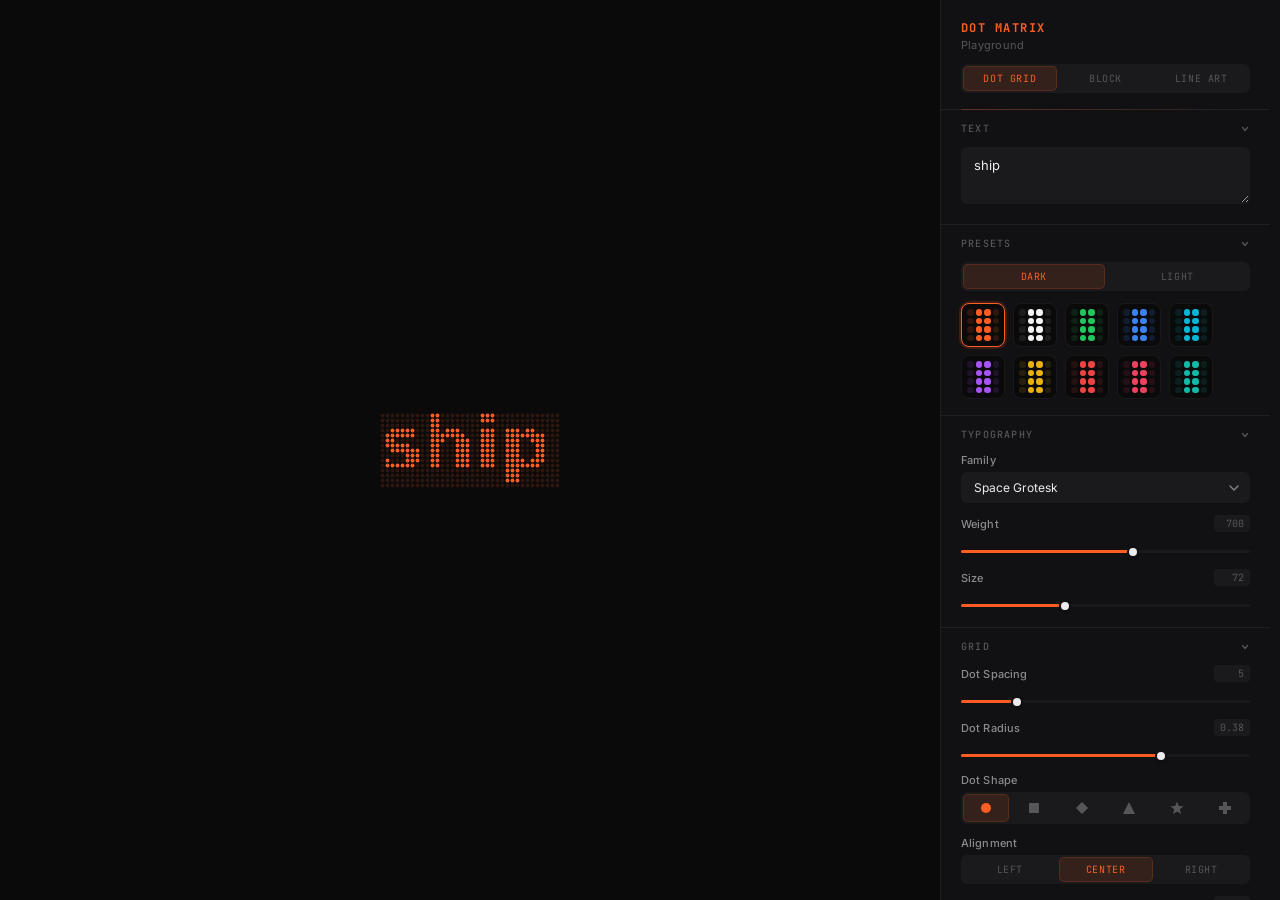
==== commit 71a81359: "Reorganize sidebar: reorder sections, merge Font+Display, pin Render Mode Restructured sidebar to fo" ====
--- a/playground.html
+++ b/playground.html
@@ -588,34 +588,10 @@
     <div class="panel__header">
       <div class="panel__title">Dot Matrix</div>
       <div class="panel__subtitle">Playground</div>
-    </div>
-
-    <!-- Render Mode -->
-    <div class="section" data-section>
-      <button class="section__header" aria-expanded="true">
-        <span class="section__label">Render Mode</span>
-        <svg class="section__chevron" width="10" height="10" viewBox="0 0 10 10" fill="none"><path d="M2.5 3.5L5 6.5L7.5 3.5" stroke="currentColor" stroke-width="1.2" stroke-linecap="round" stroke-linejoin="round"/></svg>
-      </button>
-      <div class="section__body">
-        <div class="ctrl">
-          <div class="ctrl__render-row">
-            <button class="ctrl__toggle-btn active" data-render="dot">Dot Grid</button>
-            <button class="ctrl__toggle-btn" data-render="block">Block</button>
-            <button class="ctrl__toggle-btn" data-render="line">Line Art</button>
-          </div>
-        </div>
-      </div>
-    </div>
-
-    <!-- Presets -->
-    <div class="section" data-section>
-      <button class="section__header" aria-expanded="true">
-        <span class="section__label">Presets</span>
-        <svg class="section__chevron" width="10" height="10" viewBox="0 0 10 10" fill="none"><path d="M2.5 3.5L5 6.5L7.5 3.5" stroke="currentColor" stroke-width="1.2" stroke-linecap="round" stroke-linejoin="round"/></svg>
-      </button>
-      <div class="section__body">
-        <div class="ctrl__toggle-row" id="bgToggle"></div>
-        <div class="presets" id="presets"></div>
+      <div class="ctrl__render-row" style="margin-top: var(--sp-3);">
+        <button class="ctrl__toggle-btn active" data-render="dot">Dot Grid</button>
+        <button class="ctrl__toggle-btn" data-render="block">Block</button>
+        <button class="ctrl__toggle-btn" data-render="line">Line Art</button>
       </div>
     </div>
 
@@ -632,145 +608,62 @@
       </div>
     </div>
 
-    <!-- Animation -->
+    <!-- Presets -->
     <div class="section" data-section>
       <button class="section__header" aria-expanded="true">
-        <span class="section__label">Animation</span>
+        <span class="section__label">Presets</span>
         <svg class="section__chevron" width="10" height="10" viewBox="0 0 10 10" fill="none"><path d="M2.5 3.5L5 6.5L7.5 3.5" stroke="currentColor" stroke-width="1.2" stroke-linecap="round" stroke-linejoin="round"/></svg>
       </button>
       <div class="section__body">
-        <!-- Mode toggle -->
-        <div class="ctrl">
-          <div class="ctrl__top"><span class="ctrl__name">Mode</span></div>
-          <div class="ctrl__toggle-row">
-            <button class="ctrl__toggle-btn active" data-mode="static">Static</button>
-            <button class="ctrl__toggle-btn" data-mode="animate">Animate</button>
-            <button class="ctrl__toggle-btn" data-mode="cycle">Cycle</button>
-          </div>
-        </div>
-
-        <!-- Load-In Style (shown when mode=animate, dot grid only) -->
-        <div class="ctrl hidden" id="loadInCtrl">
-          <div class="ctrl__top"><span class="ctrl__name">Load-In Style</span></div>
-          <select class="ctrl__select" id="loadInStyle">
-            <option value="scatter">Scatter &rarr; Form</option>
-            <option value="rain">Rain Down</option>
-            <option value="typewriter">Typewriter</option>
-            <option value="rowscan">Row Scan</option>
-            <option value="colscan">Column Scan</option>
-            <option value="centerburst">Center Burst</option>
-            <option value="fadein">Fade In</option>
-            <option value="randomfill">Random Fill</option>
-            <option value="wave">Wave</option>
-            <option value="spiral">Spiral In</option>
-          </select>
-        </div>
-
-        <!-- Transition Style (shown when mode=cycle, dot grid only) -->
-        <div class="ctrl hidden" id="transitionCtrl">
-          <div class="ctrl__top"><span class="ctrl__name">Transition Style</span></div>
-          <select class="ctrl__select" id="transitionStyle">
-            <option value="crossfade">Crossfade</option>
-            <option value="scramble">Scramble</option>
-            <option value="slide">Slide Left</option>
-            <option value="dissolve">Dissolve &rarr; Reform</option>
-            <option value="pixelflip">Pixel Flip</option>
-          </select>
-        </div>
-
-        <!-- Cycle Word (shown when mode=cycle) -->
-        <div class="ctrl hidden" id="cycleWordCtrl">
-          <div class="ctrl__top"><span class="ctrl__name">Cycle Word</span></div>
-          <input class="ctrl__text" id="cycleWord" type="text" value="build" placeholder="Second word..." />
-        </div>
-
-        <!-- Hold Time (shown when mode=cycle) -->
-        <div class="ctrl hidden" id="holdCtrl">
-          <div class="ctrl__top">
-            <span class="ctrl__name">Hold Time</span>
-            <span class="ctrl__val" id="holdVal">2500ms</span>
-          </div>
-          <input class="ctrl__slider" id="holdSlider" type="range" min="500" max="5000" step="100" value="2500" />
-        </div>
-
-        <!-- Idle Animation (dot grid only) -->
-        <div class="ctrl" id="idleCtrl">
-          <div class="ctrl__top"><span class="ctrl__name">Idle Effect</span></div>
-          <select class="ctrl__select" id="idleAnimation">
-            <option value="none">None</option>
-            <option value="pulse">Pulse</option>
-            <option value="shimmer">Shimmer</option>
-            <option value="flicker">Flicker</option>
-          </select>
-        </div>
-
-        <!-- Speed slider (shown when mode=animate or cycle, dot grid only) -->
-        <div class="ctrl hidden" id="speedCtrl">
-          <div class="ctrl__top">
-            <span class="ctrl__name">Animation Speed</span>
-            <span class="ctrl__val" id="speedVal">60</span>
-          </div>
-          <input class="ctrl__slider" id="speedSlider" type="range" min="10" max="120" step="5" value="60" />
-        </div>
-
-        <!-- Play / Reset buttons -->
-        <div class="ctrl" id="animBtns" style="margin-top: 8px;">
-          <div class="ctrl__btn-row">
-            <button class="ctrl__btn" id="playBtn">Play</button>
-            <button class="ctrl__btn" id="resetBtn">Reset</button>
-          </div>
-        </div>
+        <div class="ctrl__toggle-row" id="bgToggle"></div>
+        <div class="presets" id="presets"></div>
       </div>
     </div>
 
-    <!-- Font (dot grid only) -->
-    <div class="section" id="fontSection" data-section>
+    <!-- Typography (merged Font + Display) -->
+    <div class="section" id="typographySection" data-section>
       <button class="section__header" aria-expanded="true">
-        <span class="section__label">Font</span>
+        <span class="section__label">Typography</span>
         <svg class="section__chevron" width="10" height="10" viewBox="0 0 10 10" fill="none"><path d="M2.5 3.5L5 6.5L7.5 3.5" stroke="currentColor" stroke-width="1.2" stroke-linecap="round" stroke-linejoin="round"/></svg>
       </button>
       <div class="section__body">
-        <div class="ctrl">
-          <div class="ctrl__top"><span class="ctrl__name">Family</span></div>
-          <select class="ctrl__select" id="fontFamily">
-            <option value='"Space Grotesk"' selected>Space Grotesk</option>
-            <option value='"Inter"'>Inter</option>
-            <option value='"JetBrains Mono"'>JetBrains Mono</option>
-            <option value='"Chakra Petch"'>Chakra Petch</option>
-            <option value='"Outfit"'>Outfit</option>
-            <option value='"Syne"'>Syne</option>
-          </select>
+        <!-- Font controls (dot grid) -->
+        <div id="fontControls">
+          <div class="ctrl">
+            <div class="ctrl__top"><span class="ctrl__name">Family</span></div>
+            <select class="ctrl__select" id="fontFamily">
+              <option value='"Space Grotesk"' selected>Space Grotesk</option>
+              <option value='"Inter"'>Inter</option>
+              <option value='"JetBrains Mono"'>JetBrains Mono</option>
+              <option value='"Chakra Petch"'>Chakra Petch</option>
+              <option value='"Outfit"'>Outfit</option>
+              <option value='"Syne"'>Syne</option>
+            </select>
+          </div>
+          <div class="ctrl">
+            <div class="ctrl__top">
+              <span class="ctrl__name">Weight</span>
+              <span class="ctrl__val" id="weightVal">700</span>
+            </div>
+            <input class="ctrl__slider" id="weightSlider" type="range" min="400" max="900" step="100" value="700" />
+          </div>
+          <div class="ctrl">
+            <div class="ctrl__top">
+              <span class="ctrl__name">Size</span>
+              <span class="ctrl__val" id="fontSizeVal">72</span>
+            </div>
+            <input class="ctrl__slider" id="fontSizeSlider" type="range" min="24" max="160" step="1" value="72" />
+          </div>
         </div>
-        <div class="ctrl">
-          <div class="ctrl__top">
-            <span class="ctrl__name">Weight</span>
-            <span class="ctrl__val" id="weightVal">700</span>
+        <!-- Display controls (block/line art) -->
+        <div id="displayControls" class="hidden">
+          <div class="ctrl">
+            <div class="ctrl__top">
+              <span class="ctrl__name">Text Size</span>
+              <span class="ctrl__val" id="asciiSizeVal">24</span>
+            </div>
+            <input class="ctrl__slider" id="asciiSizeSlider" type="range" min="8" max="64" step="1" value="24" />
           </div>
-          <input class="ctrl__slider" id="weightSlider" type="range" min="400" max="900" step="100" value="700" />
-        </div>
-        <div class="ctrl">
-          <div class="ctrl__top">
-            <span class="ctrl__name">Size</span>
-            <span class="ctrl__val" id="fontSizeVal">72</span>
-          </div>
-          <input class="ctrl__slider" id="fontSizeSlider" type="range" min="24" max="160" step="1" value="72" />
-        </div>
-      </div>
-    </div>
-
-    <!-- ASCII Size (block/line only) -->
-    <div class="section hidden" id="asciiSizeSection" data-section>
-      <button class="section__header" aria-expanded="true">
-        <span class="section__label">Display</span>
-        <svg class="section__chevron" width="10" height="10" viewBox="0 0 10 10" fill="none"><path d="M2.5 3.5L5 6.5L7.5 3.5" stroke="currentColor" stroke-width="1.2" stroke-linecap="round" stroke-linejoin="round"/></svg>
-      </button>
-      <div class="section__body">
-        <div class="ctrl">
-          <div class="ctrl__top">
-            <span class="ctrl__name">Text Size</span>
-            <span class="ctrl__val" id="asciiSizeVal">24</span>
-          </div>
-          <input class="ctrl__slider" id="asciiSizeSlider" type="range" min="8" max="64" step="1" value="24" />
         </div>
       </div>
     </div>
@@ -861,6 +754,97 @@
       </div>
     </div>
 
+    <!-- Animation -->
+    <div class="section" data-section>
+      <button class="section__header" aria-expanded="true">
+        <span class="section__label">Animation</span>
+        <svg class="section__chevron" width="10" height="10" viewBox="0 0 10 10" fill="none"><path d="M2.5 3.5L5 6.5L7.5 3.5" stroke="currentColor" stroke-width="1.2" stroke-linecap="round" stroke-linejoin="round"/></svg>
+      </button>
+      <div class="section__body">
+        <!-- Mode toggle -->
+        <div class="ctrl">
+          <div class="ctrl__top"><span class="ctrl__name">Mode</span></div>
+          <div class="ctrl__toggle-row">
+            <button class="ctrl__toggle-btn active" data-mode="static">Static</button>
+            <button class="ctrl__toggle-btn" data-mode="animate">Animate</button>
+            <button class="ctrl__toggle-btn" data-mode="cycle">Cycle</button>
+          </div>
+        </div>
+
+        <!-- Load-In Style (shown when mode=animate, dot grid only) -->
+        <div class="ctrl hidden" id="loadInCtrl">
+          <div class="ctrl__top"><span class="ctrl__name">Load-In Style</span></div>
+          <select class="ctrl__select" id="loadInStyle">
+            <option value="scatter">Scatter &rarr; Form</option>
+            <option value="rain">Rain Down</option>
+            <option value="typewriter">Typewriter</option>
+            <option value="rowscan">Row Scan</option>
+            <option value="colscan">Column Scan</option>
+            <option value="centerburst">Center Burst</option>
+            <option value="fadein">Fade In</option>
+            <option value="randomfill">Random Fill</option>
+            <option value="wave">Wave</option>
+            <option value="spiral">Spiral In</option>
+          </select>
+        </div>
+
+        <!-- Transition Style (shown when mode=cycle, dot grid only) -->
+        <div class="ctrl hidden" id="transitionCtrl">
+          <div class="ctrl__top"><span class="ctrl__name">Transition Style</span></div>
+          <select class="ctrl__select" id="transitionStyle">
+            <option value="crossfade">Crossfade</option>
+            <option value="scramble">Scramble</option>
+            <option value="slide">Slide Left</option>
+            <option value="dissolve">Dissolve &rarr; Reform</option>
+            <option value="pixelflip">Pixel Flip</option>
+          </select>
+        </div>
+
+        <!-- Cycle Word (shown when mode=cycle) -->
+        <div class="ctrl hidden" id="cycleWordCtrl">
+          <div class="ctrl__top"><span class="ctrl__name">Cycle Word</span></div>
+          <input class="ctrl__text" id="cycleWord" type="text" value="build" placeholder="Second word..." />
+        </div>
+
+        <!-- Hold Time (shown when mode=cycle) -->
+        <div class="ctrl hidden" id="holdCtrl">
+          <div class="ctrl__top">
+            <span class="ctrl__name">Hold Time</span>
+            <span class="ctrl__val" id="holdVal">2500ms</span>
+          </div>
+          <input class="ctrl__slider" id="holdSlider" type="range" min="500" max="5000" step="100" value="2500" />
+        </div>
+
+        <!-- Idle Animation (dot grid only) -->
+        <div class="ctrl" id="idleCtrl">
+          <div class="ctrl__top"><span class="ctrl__name">Idle Effect</span></div>
+          <select class="ctrl__select" id="idleAnimation">
+            <option value="none">None</option>
+            <option value="pulse">Pulse</option>
+            <option value="shimmer">Shimmer</option>
+            <option value="flicker">Flicker</option>
+          </select>
+        </div>
+
+        <!-- Speed slider (shown when mode=animate or cycle, dot grid only) -->
+        <div class="ctrl hidden" id="speedCtrl">
+          <div class="ctrl__top">
+            <span class="ctrl__name">Animation Speed</span>
+            <span class="ctrl__val" id="speedVal">60</span>
+          </div>
+          <input class="ctrl__slider" id="speedSlider" type="range" min="10" max="120" step="5" value="60" />
+        </div>
+
+        <!-- Play / Reset buttons -->
+        <div class="ctrl" id="animBtns" style="margin-top: 8px;">
+          <div class="ctrl__btn-row">
+            <button class="ctrl__btn" id="playBtn">Play</button>
+            <button class="ctrl__btn" id="resetBtn">Reset</button>
+          </div>
+        </div>
+      </div>
+    </div>
+
     <!-- Export -->
     <div class="section" data-section>
       <button class="section__header" aria-expanded="true">
@@ -2596,11 +2580,9 @@
     function updatePanelVisibility() {
       var isDot = S.renderMode === 'dot';
 
-      // Font section: only for dot grid
-      document.getElementById('fontSection').classList.toggle('hidden', !isDot);
-
-      // ASCII Size section: only for block/line
-      document.getElementById('asciiSizeSection').classList.toggle('hidden', isDot);
+      // Typography: swap font controls vs display controls
+      document.getElementById('fontControls').classList.toggle('hidden', !isDot);
+      document.getElementById('displayControls').classList.toggle('hidden', isDot);
 
       // Grid section: only for dot grid
       document.getElementById('gridSection').classList.toggle('hidden', !isDot);
@@ -2838,18 +2820,25 @@
     });
 
     // ── Colors ──
+    function deselectPreset() {
+      currentColorPreset = -1;
+      presetsEl.querySelectorAll('.preset').forEach(function(pe) { pe.classList.remove('active'); });
+    }
+
     function bindColor(pickerId, hexId, stateKey) {
       var picker = document.getElementById(pickerId);
       var hex = document.getElementById(hexId);
       picker.addEventListener('input', function() {
         S[stateKey] = picker.value;
         hex.value = picker.value;
+        deselectPreset();
         render();
       });
       hex.addEventListener('input', function() {
         if (hex.value.length === 7 && hex.value[0] === '#') {
           S[stateKey] = hex.value;
           picker.value = hex.value;
+          deselectPreset();
           render();
         }
       });
@@ -2861,6 +2850,7 @@
     document.getElementById('inactiveOpacity').addEventListener('input', function(e) {
       S.inactiveOpacity = parseFloat(e.target.value);
       document.getElementById('opacityVal').textContent = S.inactiveOpacity.toFixed(2);
+      deselectPreset();
       render();
     });
 
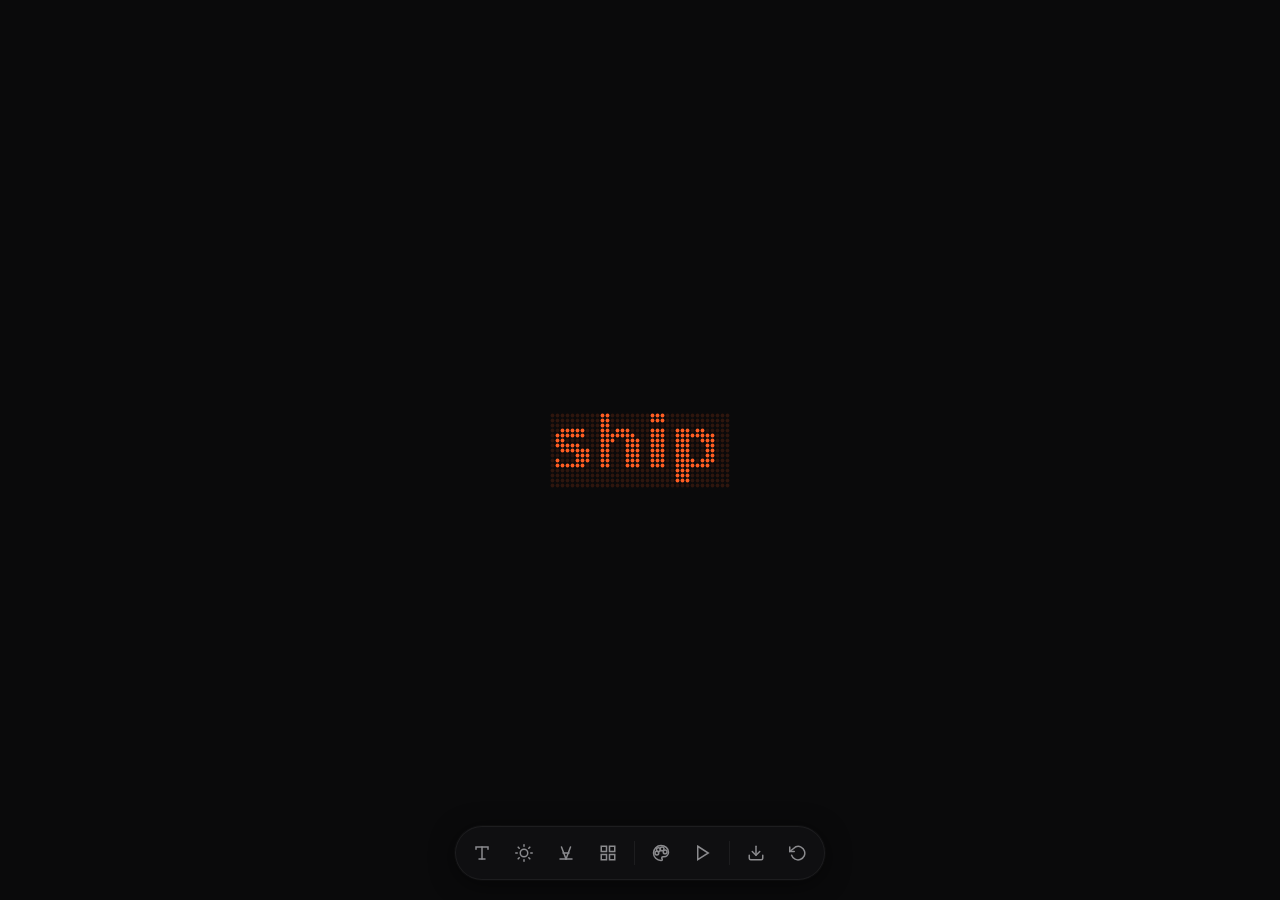
==== commit 03fba1d1: "Convert sidebar to FigJam-style floating bottom toolbar Replace the 340px right sidebar with a float" ====
--- a/playground.html
+++ b/playground.html
@@ -27,6 +27,8 @@
       --text-tertiary: #56565a;
       --text-on-accent: #ffffff;
       --canvas-bg: #0a0a0b;
+      --toolbar-bg: rgba(17, 17, 19, 0.85);
+      --toolbar-shadow: 0 4px 24px rgba(0,0,0,0.5), 0 0 0 1px rgba(255,255,255,0.03);
 
       /* ── Spacing (8px grid) ── */
       --sp-1: 4px;
@@ -47,6 +49,8 @@
       --t-fast: 120ms ease;
       --t-normal: 180ms ease;
       --t-smooth: 250ms cubic-bezier(0.4, 0, 0.2, 1);
+      --ease-out: cubic-bezier(0.23, 1, 0.32, 1);
+      --ease-in-out: cubic-bezier(0.77, 0, 0.175, 1);
 
       /* ── Shadows ── */
       --shadow-sm: 0 1px 2px rgba(0, 0, 0, 0.3);
@@ -61,12 +65,12 @@
       color: #f5f5f7;
       height: 100vh;
       overflow: hidden;
-      display: flex;
     }
 
     /* ── Preview ── */
     .preview {
-      flex: 1;
+      width: 100%;
+      height: 100vh;
       display: flex;
       align-items: center;
       justify-content: center;
@@ -423,25 +427,26 @@
       letter-spacing: 0.06em;
       cursor: pointer;
       text-align: center;
-      transition: all var(--t-normal);
+      transition: background 180ms ease, border-color 180ms ease, color 180ms ease, transform 100ms var(--ease-out);
     }
     .ctrl__btn:hover { border-color: var(--panel-border-hover); background: var(--surface-hover); color: var(--text-primary); }
-    .ctrl__btn:active { background: var(--surface-active); transform: scale(0.98); }
+    .ctrl__btn:active { background: var(--surface-active); transform: scale(0.96); }
     .ctrl__btn--primary {
-      background: linear-gradient(180deg, #ff6a33 0%, #ff5d22 100%);
+      background: var(--accent);
       border-color: rgba(var(--accent-r), var(--accent-g), var(--accent-b),0.3);
       color: var(--text-on-accent);
       font-weight: 500;
       box-shadow: 0 1px 4px rgba(var(--accent-r), var(--accent-g), var(--accent-b),0.2);
     }
     .ctrl__btn--primary:hover {
-      background: linear-gradient(180deg, #ff7a45 0%, #ff6a33 100%);
+      background: var(--accent-hover);
       border-color: rgba(var(--accent-r), var(--accent-g), var(--accent-b),0.4);
       color: var(--text-on-accent);
       box-shadow: 0 2px 8px rgba(var(--accent-r), var(--accent-g), var(--accent-b),0.3);
     }
     .ctrl__btn--primary:active {
-      background: linear-gradient(180deg, #e5521e 0%, #d4481a 100%);
+      background: var(--accent);
+      filter: brightness(0.85);
       box-shadow: 0 1px 2px rgba(var(--accent-r), var(--accent-g), var(--accent-b),0.2);
     }
 
@@ -454,9 +459,11 @@
       cursor: pointer;
       position: relative;
       overflow: hidden;
-      transition: border-color var(--t-normal), transform var(--t-normal), box-shadow var(--t-normal);
-    }
-    .preset:hover { border-color: var(--panel-border-hover); transform: scale(1.06); box-shadow: 0 2px 12px rgba(0,0,0,0.3); }
+      transition: border-color 120ms var(--ease-out), transform 120ms var(--ease-out), box-shadow 120ms var(--ease-out);
+    }
+    @media (hover: hover) and (pointer: fine) {
+      .preset:hover { border-color: var(--panel-border-hover); transform: scale(1.06); box-shadow: 0 2px 12px rgba(0,0,0,0.3); }
+    }
     .preset.active {
       border-color: var(--accent);
       border-width: 1.5px;
@@ -476,13 +483,130 @@
       height: 100%;
     }
 
+    /* ── Bottom Toolbar ── */
+    .toolbar {
+      position: fixed;
+      bottom: 20px;
+      left: 50%;
+      transform: translateX(-50%);
+      display: flex;
+      align-items: center;
+      gap: 2px;
+      padding: 6px;
+      background: var(--toolbar-bg);
+      backdrop-filter: blur(20px);
+      -webkit-backdrop-filter: blur(20px);
+      border: 1px solid var(--panel-border);
+      border-radius: var(--r-pill);
+      z-index: 100;
+      box-shadow: var(--toolbar-shadow);
+      transition: transform 180ms var(--ease-out), opacity 180ms var(--ease-out);
+    }
+    .toolbar__btn {
+      width: 40px;
+      height: 40px;
+      display: flex;
+      align-items: center;
+      justify-content: center;
+      background: transparent;
+      border: none;
+      border-radius: 50%;
+      color: var(--text-secondary);
+      cursor: pointer;
+      transition: background 150ms var(--ease-out), color 150ms var(--ease-out), transform 100ms var(--ease-out);
+      position: relative;
+    }
+    @media (hover: hover) and (pointer: fine) {
+      .toolbar__btn:hover {
+        background: var(--surface);
+        color: var(--text-primary);
+      }
+    }
+    .toolbar__btn:active {
+      transform: scale(0.92);
+    }
+    .toolbar__btn.active {
+      background: var(--accent-muted);
+      color: var(--accent);
+    }
+    .toolbar__btn svg { width: 18px; height: 18px; }
+    .toolbar__sep {
+      width: 1px;
+      height: 24px;
+      background: var(--panel-border);
+      margin: 0 4px;
+      flex-shrink: 0;
+    }
+    .toolbar__btn[data-tooltip]::after {
+      content: attr(data-tooltip);
+      position: absolute;
+      bottom: calc(100% + 8px);
+      left: 50%;
+      transform: translateX(-50%) scale(0.97);
+      padding: 4px 10px;
+      background: var(--surface-active);
+      color: var(--text-primary);
+      font-family: "Inter", system-ui, sans-serif;
+      font-size: 11px;
+      border-radius: var(--r-sm);
+      white-space: nowrap;
+      pointer-events: none;
+      box-shadow: var(--shadow-md);
+      opacity: 0;
+      transition: opacity 125ms var(--ease-out), transform 125ms var(--ease-out);
+    }
+    @media (hover: hover) and (pointer: fine) {
+      .toolbar__btn[data-tooltip]:hover::after {
+        opacity: 1;
+        transform: translateX(-50%) scale(1);
+      }
+    }
+
+    /* ── Popovers ── */
+    .popover {
+      position: fixed;
+      bottom: 76px;
+      left: 50%;
+      transform: translateX(-50%) scale(0.96) translateY(4px);
+      transform-origin: bottom center;
+      width: 320px;
+      max-height: 60vh;
+      overflow-y: auto;
+      background: var(--panel-bg);
+      border: 1px solid var(--panel-border);
+      border-radius: var(--r-xl);
+      box-shadow: var(--popover-shadow, 0 8px 40px rgba(0,0,0,0.6), 0 0 0 1px rgba(255,255,255,0.03));
+      padding: var(--sp-4) var(--sp-4) var(--sp-3);
+      z-index: 99;
+      opacity: 0;
+      pointer-events: none;
+      transition: opacity 100ms ease, transform 100ms ease;
+      scrollbar-width: thin;
+      scrollbar-color: rgba(255,255,255,0.08) transparent;
+    }
+    .popover.open {
+      opacity: 1;
+      transform: translateX(-50%) scale(1) translateY(0);
+      pointer-events: auto;
+      transition: opacity 180ms var(--ease-out), transform 180ms var(--ease-out);
+    }
+    .popover__title {
+      font-family: "JetBrains Mono", monospace;
+      font-size: 10px;
+      text-transform: uppercase;
+      letter-spacing: 0.12em;
+      color: var(--text-tertiary);
+      margin-bottom: var(--sp-3);
+      font-weight: 500;
+    }
+
     /* Hidden */
     .hidden { display: none !important; }
 
     /* Toast */
     .toast {
       position: fixed;
-      bottom: 24px;
+      bottom: 84px;
       left: 50%;
       transform: translateX(-50%) translateY(8px);
       background: var(--surface-active);
@@ -493,7 +617,7 @@
       border: 1px solid var(--panel-border);
       border-radius: var(--r-lg);
       opacity: 0;
-      transition: opacity 200ms, transform 200ms;
+      transition: opacity 200ms var(--ease-out), transform 200ms var(--ease-out);
       pointer-events: none;
       z-index: 100;
       box-shadow: var(--shadow-md);
@@ -583,294 +707,262 @@
     <pre class="ascii-preview hidden" id="asciiPre"></pre>
   </div>
 
-  <!-- Panel -->
-  <div class="panel">
-    <div class="panel__header">
-      <div class="panel__title">Dot Matrix</div>
-      <div class="panel__subtitle">Playground</div>
-      <div class="ctrl__render-row" style="margin-top: var(--sp-3);">
+  <!-- Popovers -->
+  <div class="popover" id="popover-text">
+    <div class="popover__title">Text &amp; Mode</div>
+    <div class="ctrl">
+      <textarea class="ctrl__textarea" id="textInput" rows="2" placeholder="Type anything... (new line for multi-line)">ship</textarea>
+    </div>
+    <div class="ctrl" style="margin-top: var(--sp-3);">
+      <div class="ctrl__top"><span class="ctrl__name">Render Mode</span></div>
+      <div class="ctrl__render-row">
         <button class="ctrl__toggle-btn active" data-render="dot">Dot Grid</button>
         <button class="ctrl__toggle-btn" data-render="block">Block</button>
         <button class="ctrl__toggle-btn" data-render="line">Line Art</button>
       </div>
     </div>
-
-    <!-- Text -->
-    <div class="section" data-section>
-      <button class="section__header" aria-expanded="true">
-        <span class="section__label">Text</span>
-        <svg class="section__chevron" width="10" height="10" viewBox="0 0 10 10" fill="none"><path d="M2.5 3.5L5 6.5L7.5 3.5" stroke="currentColor" stroke-width="1.2" stroke-linecap="round" stroke-linejoin="round"/></svg>
-      </button>
-      <div class="section__body">
-        <div class="ctrl">
-          <textarea class="ctrl__textarea" id="textInput" rows="2" placeholder="Type anything... (new line for multi-line)">ship</textarea>
+  </div>
+
+  <div class="popover" id="popover-theme">
+    <div class="popover__title">Theme</div>
+    <div class="ctrl__toggle-row" id="bgToggle"></div>
+    <div class="presets" id="presets"></div>
+  </div>
+
+  <div class="popover" id="popover-type">
+    <div class="popover__title">Typography</div>
+    <div id="fontControls">
+      <div class="ctrl">
+        <div class="ctrl__top"><span class="ctrl__name">Family</span></div>
+        <select class="ctrl__select" id="fontFamily">
+          <option value='"Space Grotesk"' selected>Space Grotesk</option>
+          <option value='"Inter"'>Inter</option>
+          <option value='"JetBrains Mono"'>JetBrains Mono</option>
+          <option value='"Chakra Petch"'>Chakra Petch</option>
+          <option value='"Outfit"'>Outfit</option>
+          <option value='"Syne"'>Syne</option>
+        </select>
+      </div>
+      <div class="ctrl">
+        <div class="ctrl__top">
+          <span class="ctrl__name">Weight</span>
+          <span class="ctrl__val" id="weightVal">700</span>
         </div>
+        <input class="ctrl__slider" id="weightSlider" type="range" min="400" max="900" step="100" value="700" />
+      </div>
+      <div class="ctrl">
+        <div class="ctrl__top">
+          <span class="ctrl__name">Size</span>
+          <span class="ctrl__val" id="fontSizeVal">72</span>
+        </div>
+        <input class="ctrl__slider" id="fontSizeSlider" type="range" min="24" max="160" step="1" value="72" />
       </div>
     </div>
-
-    <!-- Presets -->
-    <div class="section" data-section>
-      <button class="section__header" aria-expanded="true">
-        <span class="section__label">Presets</span>
-        <svg class="section__chevron" width="10" height="10" viewBox="0 0 10 10" fill="none"><path d="M2.5 3.5L5 6.5L7.5 3.5" stroke="currentColor" stroke-width="1.2" stroke-linecap="round" stroke-linejoin="round"/></svg>
-      </button>
-      <div class="section__body">
-        <div class="ctrl__toggle-row" id="bgToggle"></div>
-        <div class="presets" id="presets"></div>
+    <div id="displayControls" class="hidden">
+      <div class="ctrl">
+        <div class="ctrl__top">
+          <span class="ctrl__name">Text Size</span>
+          <span class="ctrl__val" id="asciiSizeVal">24</span>
+        </div>
+        <input class="ctrl__slider" id="asciiSizeSlider" type="range" min="8" max="64" step="1" value="24" />
       </div>
     </div>
-
-    <!-- Typography (merged Font + Display) -->
-    <div class="section" id="typographySection" data-section>
-      <button class="section__header" aria-expanded="true">
-        <span class="section__label">Typography</span>
-        <svg class="section__chevron" width="10" height="10" viewBox="0 0 10 10" fill="none"><path d="M2.5 3.5L5 6.5L7.5 3.5" stroke="currentColor" stroke-width="1.2" stroke-linecap="round" stroke-linejoin="round"/></svg>
-      </button>
-      <div class="section__body">
-        <!-- Font controls (dot grid) -->
-        <div id="fontControls">
-          <div class="ctrl">
-            <div class="ctrl__top"><span class="ctrl__name">Family</span></div>
-            <select class="ctrl__select" id="fontFamily">
-              <option value='"Space Grotesk"' selected>Space Grotesk</option>
-              <option value='"Inter"'>Inter</option>
-              <option value='"JetBrains Mono"'>JetBrains Mono</option>
-              <option value='"Chakra Petch"'>Chakra Petch</option>
-              <option value='"Outfit"'>Outfit</option>
-              <option value='"Syne"'>Syne</option>
-            </select>
-          </div>
-          <div class="ctrl">
-            <div class="ctrl__top">
-              <span class="ctrl__name">Weight</span>
-              <span class="ctrl__val" id="weightVal">700</span>
-            </div>
-            <input class="ctrl__slider" id="weightSlider" type="range" min="400" max="900" step="100" value="700" />
-          </div>
-          <div class="ctrl">
-            <div class="ctrl__top">
-              <span class="ctrl__name">Size</span>
-              <span class="ctrl__val" id="fontSizeVal">72</span>
-            </div>
-            <input class="ctrl__slider" id="fontSizeSlider" type="range" min="24" max="160" step="1" value="72" />
-          </div>
-        </div>
-        <!-- Display controls (block/line art) -->
-        <div id="displayControls" class="hidden">
-          <div class="ctrl">
-            <div class="ctrl__top">
-              <span class="ctrl__name">Text Size</span>
-              <span class="ctrl__val" id="asciiSizeVal">24</span>
-            </div>
-            <input class="ctrl__slider" id="asciiSizeSlider" type="range" min="8" max="64" step="1" value="24" />
-          </div>
-        </div>
+  </div>
+
+  <div class="popover" id="popover-grid">
+    <div class="popover__title">Grid</div>
+    <div class="ctrl">
+      <div class="ctrl__top">
+        <span class="ctrl__name">Dot Spacing</span>
+        <span class="ctrl__val" id="spacingVal">5</span>
+      </div>
+      <input class="ctrl__slider" id="spacingSlider" type="range" min="3" max="14" step="1" value="5" />
+    </div>
+    <div class="ctrl">
+      <div class="ctrl__top">
+        <span class="ctrl__name">Dot Radius</span>
+        <span class="ctrl__val" id="radiusVal">0.38</span>
+      </div>
+      <input class="ctrl__slider" id="radiusSlider" type="range" min="0.10" max="0.50" step="0.01" value="0.38" />
+    </div>
+    <div class="ctrl">
+      <div class="ctrl__top"><span class="ctrl__name">Dot Shape</span></div>
+      <div class="ctrl__toggle-row ctrl__shape-row">
+        <button class="ctrl__toggle-btn active" data-dot-shape="circle" title="Circle"><svg width="14" height="14" viewBox="0 0 14 14"><circle cx="7" cy="7" r="5" fill="currentColor"/></svg></button>
+        <button class="ctrl__toggle-btn" data-dot-shape="square" title="Square"><svg width="14" height="14" viewBox="0 0 14 14"><rect x="2" y="2" width="10" height="10" fill="currentColor"/></svg></button>
+        <button class="ctrl__toggle-btn" data-dot-shape="diamond" title="Diamond"><svg width="14" height="14" viewBox="0 0 14 14"><polygon points="7,1 13,7 7,13 1,7" fill="currentColor"/></svg></button>
+        <button class="ctrl__toggle-btn" data-dot-shape="triangle" title="Triangle"><svg width="14" height="14" viewBox="0 0 14 14"><polygon points="7,1 13,13 1,13" fill="currentColor"/></svg></button>
+        <button class="ctrl__toggle-btn" data-dot-shape="star" title="Star"><svg width="14" height="14" viewBox="0 0 14 14"><polygon points="7,0.5 8.8,5 13.5,5.2 9.8,8.2 11,13 7,10.5 3,13 4.2,8.2 0.5,5.2 5.2,5" fill="currentColor"/></svg></button>
+        <button class="ctrl__toggle-btn" data-dot-shape="cross" title="Cross"><svg width="14" height="14" viewBox="0 0 14 14"><polygon points="5,1 9,1 9,5 13,5 13,9 9,9 9,13 5,13 5,9 1,9 1,5 5,5" fill="currentColor"/></svg></button>
       </div>
     </div>
-
-    <!-- Grid (dot grid only) -->
-    <div class="section" id="gridSection" data-section>
-      <button class="section__header" aria-expanded="true">
-        <span class="section__label">Grid</span>
-        <svg class="section__chevron" width="10" height="10" viewBox="0 0 10 10" fill="none"><path d="M2.5 3.5L5 6.5L7.5 3.5" stroke="currentColor" stroke-width="1.2" stroke-linecap="round" stroke-linejoin="round"/></svg>
-      </button>
-      <div class="section__body">
-        <div class="ctrl">
-          <div class="ctrl__top">
-            <span class="ctrl__name">Dot Spacing</span>
-            <span class="ctrl__val" id="spacingVal">5</span>
-          </div>
-          <input class="ctrl__slider" id="spacingSlider" type="range" min="3" max="14" step="1" value="5" />
-        </div>
-        <div class="ctrl">
-          <div class="ctrl__top">
-            <span class="ctrl__name">Dot Radius</span>
-            <span class="ctrl__val" id="radiusVal">0.38</span>
-          </div>
-          <input class="ctrl__slider" id="radiusSlider" type="range" min="0.10" max="0.50" step="0.01" value="0.38" />
-        </div>
-        <div class="ctrl">
-          <div class="ctrl__top"><span class="ctrl__name">Dot Shape</span></div>
-          <div class="ctrl__toggle-row ctrl__shape-row">
-            <button class="ctrl__toggle-btn active" data-dot-shape="circle" title="Circle"><svg width="14" height="14" viewBox="0 0 14 14"><circle cx="7" cy="7" r="5" fill="currentColor"/></svg></button>
-            <button class="ctrl__toggle-btn" data-dot-shape="square" title="Square"><svg width="14" height="14" viewBox="0 0 14 14"><rect x="2" y="2" width="10" height="10" fill="currentColor"/></svg></button>
-            <button class="ctrl__toggle-btn" data-dot-shape="diamond" title="Diamond"><svg width="14" height="14" viewBox="0 0 14 14"><polygon points="7,1 13,7 7,13 1,7" fill="currentColor"/></svg></button>
-            <button class="ctrl__toggle-btn" data-dot-shape="triangle" title="Triangle"><svg width="14" height="14" viewBox="0 0 14 14"><polygon points="7,1 13,13 1,13" fill="currentColor"/></svg></button>
-            <button class="ctrl__toggle-btn" data-dot-shape="star" title="Star"><svg width="14" height="14" viewBox="0 0 14 14"><polygon points="7,0.5 8.8,5 13.5,5.2 9.8,8.2 11,13 7,10.5 3,13 4.2,8.2 0.5,5.2 5.2,5" fill="currentColor"/></svg></button>
-            <button class="ctrl__toggle-btn" data-dot-shape="cross" title="Cross"><svg width="14" height="14" viewBox="0 0 14 14"><polygon points="5,1 9,1 9,5 13,5 13,9 9,9 9,13 5,13 5,9 1,9 1,5 5,5" fill="currentColor"/></svg></button>
-          </div>
-        </div>
-        <div class="ctrl">
-          <div class="ctrl__top"><span class="ctrl__name">Alignment</span></div>
-          <div class="ctrl__toggle-row">
-            <button class="ctrl__toggle-btn" data-align="left">Left</button>
-            <button class="ctrl__toggle-btn active" data-align="center">Center</button>
-            <button class="ctrl__toggle-btn" data-align="right">Right</button>
-          </div>
-        </div>
-        <div class="ctrl">
-          <div class="ctrl__top">
-            <span class="ctrl__name">Line Gap</span>
-            <span class="ctrl__val" id="lineGapVal">0.25</span>
-          </div>
-          <input class="ctrl__slider" id="lineGapSlider" type="range" min="0" max="0.6" step="0.02" value="0.25" />
-        </div>
+    <div class="ctrl">
+      <div class="ctrl__top"><span class="ctrl__name">Alignment</span></div>
+      <div class="ctrl__toggle-row">
+        <button class="ctrl__toggle-btn" data-align="left">Left</button>
+        <button class="ctrl__toggle-btn active" data-align="center">Center</button>
+        <button class="ctrl__toggle-btn" data-align="right">Right</button>
       </div>
     </div>
-
-    <!-- Colors -->
-    <div class="section" data-section>
-      <button class="section__header" aria-expanded="true">
-        <span class="section__label">Colors</span>
-        <svg class="section__chevron" width="10" height="10" viewBox="0 0 10 10" fill="none"><path d="M2.5 3.5L5 6.5L7.5 3.5" stroke="currentColor" stroke-width="1.2" stroke-linecap="round" stroke-linejoin="round"/></svg>
-      </button>
-      <div class="section__body">
-        <div class="ctrl">
-          <div class="ctrl__top"><span class="ctrl__name">Active Dots</span></div>
-          <div class="ctrl__color-row">
-            <input class="ctrl__color" id="activeColor" type="color" value="#ff5d22" />
-            <input class="ctrl__hex" id="activeHex" type="text" value="#ff5d22" />
-          </div>
-        </div>
-        <div class="ctrl" id="inactiveColorCtrl">
-          <div class="ctrl__top"><span class="ctrl__name">Grid Dots</span></div>
-          <div class="ctrl__color-row">
-            <input class="ctrl__color" id="inactiveColor" type="color" value="#ff5d22" />
-            <input class="ctrl__hex" id="inactiveHex" type="text" value="#ff5d22" />
-          </div>
-          <div class="ctrl__opacity-row">
-            <span class="ctrl__name" style="font-size: 11px; white-space: nowrap;">Opacity</span>
-            <input class="ctrl__slider" id="inactiveOpacity" type="range" min="0" max="0.5" step="0.01" value="0.15" />
-            <span class="ctrl__val" id="opacityVal">0.15</span>
-          </div>
-        </div>
-        <div class="ctrl">
-          <div class="ctrl__top"><span class="ctrl__name">Background</span></div>
-          <div class="ctrl__color-row">
-            <input class="ctrl__color" id="bgColor" type="color" value="#0a0a0b" />
-            <input class="ctrl__hex" id="bgHex" type="text" value="#0a0a0b" />
-          </div>
-        </div>
+    <div class="ctrl">
+      <div class="ctrl__top">
+        <span class="ctrl__name">Line Gap</span>
+        <span class="ctrl__val" id="lineGapVal">0.25</span>
+      </div>
+      <input class="ctrl__slider" id="lineGapSlider" type="range" min="0" max="0.6" step="0.02" value="0.25" />
+    </div>
+  </div>
+
+  <div class="popover" id="popover-color">
+    <div class="popover__title">Colors</div>
+    <div class="ctrl">
+      <div class="ctrl__top"><span class="ctrl__name">Active Dots</span></div>
+      <div class="ctrl__color-row">
+        <input class="ctrl__color" id="activeColor" type="color" value="#ff5d22" />
+        <input class="ctrl__hex" id="activeHex" type="text" value="#ff5d22" />
       </div>
     </div>
-
-    <!-- Animation -->
-    <div class="section" data-section>
-      <button class="section__header" aria-expanded="true">
-        <span class="section__label">Animation</span>
-        <svg class="section__chevron" width="10" height="10" viewBox="0 0 10 10" fill="none"><path d="M2.5 3.5L5 6.5L7.5 3.5" stroke="currentColor" stroke-width="1.2" stroke-linecap="round" stroke-linejoin="round"/></svg>
-      </button>
-      <div class="section__body">
-        <!-- Mode toggle -->
-        <div class="ctrl">
-          <div class="ctrl__top"><span class="ctrl__name">Mode</span></div>
-          <div class="ctrl__toggle-row">
-            <button class="ctrl__toggle-btn active" data-mode="static">Static</button>
-            <button class="ctrl__toggle-btn" data-mode="animate">Animate</button>
-            <button class="ctrl__toggle-btn" data-mode="cycle">Cycle</button>
-          </div>
-        </div>
-
-        <!-- Load-In Style (shown when mode=animate, dot grid only) -->
-        <div class="ctrl hidden" id="loadInCtrl">
-          <div class="ctrl__top"><span class="ctrl__name">Load-In Style</span></div>
-          <select class="ctrl__select" id="loadInStyle">
-            <option value="scatter">Scatter &rarr; Form</option>
-            <option value="rain">Rain Down</option>
-            <option value="typewriter">Typewriter</option>
-            <option value="rowscan">Row Scan</option>
-            <option value="colscan">Column Scan</option>
-            <option value="centerburst">Center Burst</option>
-            <option value="fadein">Fade In</option>
-            <option value="randomfill">Random Fill</option>
-            <option value="wave">Wave</option>
-            <option value="spiral">Spiral In</option>
-          </select>
-        </div>
-
-        <!-- Transition Style (shown when mode=cycle, dot grid only) -->
-        <div class="ctrl hidden" id="transitionCtrl">
-          <div class="ctrl__top"><span class="ctrl__name">Transition Style</span></div>
-          <select class="ctrl__select" id="transitionStyle">
-            <option value="crossfade">Crossfade</option>
-            <option value="scramble">Scramble</option>
-            <option value="slide">Slide Left</option>
-            <option value="dissolve">Dissolve &rarr; Reform</option>
-            <option value="pixelflip">Pixel Flip</option>
-          </select>
-        </div>
-
-        <!-- Cycle Word (shown when mode=cycle) -->
-        <div class="ctrl hidden" id="cycleWordCtrl">
-          <div class="ctrl__top"><span class="ctrl__name">Cycle Word</span></div>
-          <input class="ctrl__text" id="cycleWord" type="text" value="build" placeholder="Second word..." />
-        </div>
-
-        <!-- Hold Time (shown when mode=cycle) -->
-        <div class="ctrl hidden" id="holdCtrl">
-          <div class="ctrl__top">
-            <span class="ctrl__name">Hold Time</span>
-            <span class="ctrl__val" id="holdVal">2500ms</span>
-          </div>
-          <input class="ctrl__slider" id="holdSlider" type="range" min="500" max="5000" step="100" value="2500" />
-        </div>
-
-        <!-- Idle Animation (dot grid only) -->
-        <div class="ctrl" id="idleCtrl">
-          <div class="ctrl__top"><span class="ctrl__name">Idle Effect</span></div>
-          <select class="ctrl__select" id="idleAnimation">
-            <option value="none">None</option>
-            <option value="pulse">Pulse</option>
-            <option value="shimmer">Shimmer</option>
-            <option value="flicker">Flicker</option>
-          </select>
-        </div>
-
-        <!-- Speed slider (shown when mode=animate or cycle, dot grid only) -->
-        <div class="ctrl hidden" id="speedCtrl">
-          <div class="ctrl__top">
-            <span class="ctrl__name">Animation Speed</span>
-            <span class="ctrl__val" id="speedVal">60</span>
-          </div>
-          <input class="ctrl__slider" id="speedSlider" type="range" min="10" max="120" step="5" value="60" />
-        </div>
-
-        <!-- Play / Reset buttons -->
-        <div class="ctrl" id="animBtns" style="margin-top: 8px;">
-          <div class="ctrl__btn-row">
-            <button class="ctrl__btn" id="playBtn">Play</button>
-            <button class="ctrl__btn" id="resetBtn">Reset</button>
-          </div>
-        </div>
+    <div class="ctrl" id="inactiveColorCtrl">
+      <div class="ctrl__top"><span class="ctrl__name">Grid Dots</span></div>
+      <div class="ctrl__color-row">
+        <input class="ctrl__color" id="inactiveColor" type="color" value="#ff5d22" />
+        <input class="ctrl__hex" id="inactiveHex" type="text" value="#ff5d22" />
+      </div>
+      <div class="ctrl__opacity-row">
+        <span class="ctrl__name" style="font-size: 11px; white-space: nowrap;">Opacity</span>
+        <input class="ctrl__slider" id="inactiveOpacity" type="range" min="0" max="0.5" step="0.01" value="0.15" />
+        <span class="ctrl__val" id="opacityVal">0.15</span>
       </div>
     </div>
-
-    <!-- Export -->
-    <div class="section" data-section>
-      <button class="section__header" aria-expanded="true">
-        <span class="section__label">Export</span>
-        <svg class="section__chevron" width="10" height="10" viewBox="0 0 10 10" fill="none"><path d="M2.5 3.5L5 6.5L7.5 3.5" stroke="currentColor" stroke-width="1.2" stroke-linecap="round" stroke-linejoin="round"/></svg>
-      </button>
-      <div class="section__body">
-        <div class="ctrl">
-          <div class="ctrl__btn-row">
-            <button class="ctrl__btn ctrl__btn--primary" id="exportConfig">Copy Config</button>
-            <button class="ctrl__btn" id="exportAttrs">Copy Attrs</button>
-          </div>
-        </div>
-        <div class="ctrl">
-          <div class="ctrl__btn-row">
-            <button class="ctrl__btn" id="exportPng">Download PNG</button>
-            <button class="ctrl__btn" id="exportCSS">Copy CSS</button>
-          </div>
-        </div>
+    <div class="ctrl">
+      <div class="ctrl__top"><span class="ctrl__name">Background</span></div>
+      <div class="ctrl__color-row">
+        <input class="ctrl__color" id="bgColor" type="color" value="#0a0a0b" />
+        <input class="ctrl__hex" id="bgHex" type="text" value="#0a0a0b" />
       </div>
     </div>
-
-    <!-- Reset All -->
-    <div style="padding: 0 var(--sp-5) var(--sp-5);">
-      <button class="ctrl__btn" id="resetAllBtn" style="width: 100%; margin-top: var(--sp-2); opacity: 0.6;">Reset All</button>
+  </div>
+
+  <div class="popover" id="popover-anim">
+    <div class="popover__title">Animation</div>
+    <div class="ctrl">
+      <div class="ctrl__top"><span class="ctrl__name">Mode</span></div>
+      <div class="ctrl__toggle-row">
+        <button class="ctrl__toggle-btn active" data-mode="static">Static</button>
+        <button class="ctrl__toggle-btn" data-mode="animate">Animate</button>
+        <button class="ctrl__toggle-btn" data-mode="cycle">Cycle</button>
+      </div>
     </div>
+    <div class="ctrl hidden" id="loadInCtrl">
+      <div class="ctrl__top"><span class="ctrl__name">Load-In Style</span></div>
+      <select class="ctrl__select" id="loadInStyle">
+        <option value="scatter">Scatter &rarr; Form</option>
+        <option value="rain">Rain Down</option>
+        <option value="typewriter">Typewriter</option>
+        <option value="rowscan">Row Scan</option>
+        <option value="colscan">Column Scan</option>
+        <option value="centerburst">Center Burst</option>
+        <option value="fadein">Fade In</option>
+        <option value="randomfill">Random Fill</option>
+        <option value="wave">Wave</option>
+        <option value="spiral">Spiral In</option>
+      </select>
+    </div>
+    <div class="ctrl hidden" id="transitionCtrl">
+      <div class="ctrl__top"><span class="ctrl__name">Transition Style</span></div>
+      <select class="ctrl__select" id="transitionStyle">
+        <option value="crossfade">Crossfade</option>
+        <option value="scramble">Scramble</option>
+        <option value="slide">Slide Left</option>
+        <option value="dissolve">Dissolve &rarr; Reform</option>
+        <option value="pixelflip">Pixel Flip</option>
+      </select>
+    </div>
+    <div class="ctrl hidden" id="cycleWordCtrl">
+      <div class="ctrl__top"><span class="ctrl__name">Cycle Word</span></div>
+      <input class="ctrl__text" id="cycleWord" type="text" value="build" placeholder="Second word..." />
+    </div>
+    <div class="ctrl hidden" id="holdCtrl">
+      <div class="ctrl__top">
+        <span class="ctrl__name">Hold Time</span>
+        <span class="ctrl__val" id="holdVal">2500ms</span>
+      </div>
+      <input class="ctrl__slider" id="holdSlider" type="range" min="500" max="5000" step="100" value="2500" />
+    </div>
+    <div class="ctrl" id="idleCtrl">
+      <div class="ctrl__top"><span class="ctrl__name">Idle Effect</span></div>
+      <select class="ctrl__select" id="idleAnimation">
+        <option value="none">None</option>
+        <option value="pulse">Pulse</option>
+        <option value="shimmer">Shimmer</option>
+        <option value="flicker">Flicker</option>
+      </select>
+    </div>
+    <div class="ctrl hidden" id="speedCtrl">
+      <div class="ctrl__top">
+        <span class="ctrl__name">Animation Speed</span>
+        <span class="ctrl__val" id="speedVal">60</span>
+      </div>
+      <input class="ctrl__slider" id="speedSlider" type="range" min="10" max="120" step="5" value="60" />
+    </div>
+    <div class="ctrl" id="animBtns" style="margin-top: 8px;">
+      <div class="ctrl__btn-row">
+        <button class="ctrl__btn" id="playBtn">Play</button>
+        <button class="ctrl__btn" id="resetBtn">Reset</button>
+      </div>
+    </div>
+  </div>
+
+  <div class="popover" id="popover-export">
+    <div class="popover__title">Export</div>
+    <div class="ctrl">
+      <div class="ctrl__btn-row">
+        <button class="ctrl__btn ctrl__btn--primary" id="exportHtml">Copy HTML</button>
+        <button class="ctrl__btn" id="exportPng">Download PNG</button>
+      </div>
+    </div>
+    <div class="ctrl">
+      <div class="ctrl__btn-row">
+        <button class="ctrl__btn" id="exportJs">Copy JS</button>
+        <button class="ctrl__btn" id="exportSave">Save Config</button>
+      </div>
+    </div>
+    <div class="ctrl">
+      <div class="ctrl__btn-row">
+        <button class="ctrl__btn" id="exportLoad">Load Config</button>
+      </div>
+      <input type="file" id="configFileInput" accept=".json" style="display: none;" />
+    </div>
+  </div>
+
+  <!-- Toolbar -->
+  <div class="toolbar" id="toolbar">
+    <button class="toolbar__btn" data-popover="text" data-tooltip="Text">
+      <svg viewBox="0 0 24 24" fill="none" stroke="currentColor" stroke-width="2" stroke-linecap="round"><path d="M4 7V4h16v3"/><line x1="12" y1="4" x2="12" y2="20"/><line x1="8" y1="20" x2="16" y2="20"/></svg>
+    </button>
+    <button class="toolbar__btn" data-popover="theme" data-tooltip="Theme">
+      <svg viewBox="0 0 24 24" fill="none" stroke="currentColor" stroke-width="2" stroke-linecap="round"><circle cx="12" cy="12" r="5"/><path d="M12 1v2M12 21v2M4.22 4.22l1.42 1.42M18.36 18.36l1.42 1.42M1 12h2M21 12h2M4.22 19.78l1.42-1.42M18.36 5.64l1.42-1.42"/></svg>
+    </button>
+    <button class="toolbar__btn" data-popover="type" data-tooltip="Typography">
+      <svg viewBox="0 0 24 24" fill="none" stroke="currentColor" stroke-width="2" stroke-linecap="round"><path d="M4 20h16"/><path d="M6 4l6 16"/><path d="M18 4l-6 16"/><path d="M8 12h8"/></svg>
+    </button>
+    <button class="toolbar__btn" data-popover="grid" data-tooltip="Grid" id="gridToolbarBtn">
+      <svg viewBox="0 0 24 24" fill="none" stroke="currentColor" stroke-width="2" stroke-linecap="round"><rect x="3" y="3" width="7" height="7"/><rect x="14" y="3" width="7" height="7"/><rect x="3" y="14" width="7" height="7"/><rect x="14" y="14" width="7" height="7"/></svg>
+    </button>
+    <div class="toolbar__sep"></div>
+    <button class="toolbar__btn" data-popover="color" data-tooltip="Colors">
+      <svg viewBox="0 0 24 24" fill="none" stroke="currentColor" stroke-width="2" stroke-linecap="round"><circle cx="13.5" cy="6.5" r="2.5"/><circle cx="17.5" cy="10.5" r="2.5"/><circle cx="8.5" cy="7.5" r="2.5"/><circle cx="6.5" cy="12" r="2.5"/><path d="M12 2C6.5 2 2 6.5 2 12s4.5 10 10 10c.9 0 1.7-.7 1.7-1.5 0-.4-.2-.7-.4-1-.2-.3-.3-.6-.3-1 0-.8.7-1.5 1.5-1.5H16c3.3 0 6-2.7 6-6 0-5.5-4.5-9-10-9z"/></svg>
+    </button>
+    <button class="toolbar__btn" data-popover="anim" data-tooltip="Animation">
+      <svg viewBox="0 0 24 24" fill="none" stroke="currentColor" stroke-width="2" stroke-linecap="round"><polygon points="5,3 19,12 5,21"/></svg>
+    </button>
+    <div class="toolbar__sep"></div>
+    <button class="toolbar__btn" data-popover="export" data-tooltip="Export">
+      <svg viewBox="0 0 24 24" fill="none" stroke="currentColor" stroke-width="2" stroke-linecap="round"><path d="M21 15v4a2 2 0 01-2 2H5a2 2 0 01-2-2v-4"/><polyline points="7,10 12,15 17,10"/><line x1="12" y1="15" x2="12" y2="3"/></svg>
+    </button>
+    <button class="toolbar__btn" data-tooltip="Reset All" id="resetAllBtn">
+      <svg viewBox="0 0 24 24" fill="none" stroke="currentColor" stroke-width="2" stroke-linecap="round"><polyline points="1,4 1,10 7,10"/><path d="M3.51 15a9 9 0 105.64-11.36L1 10"/></svg>
+    </button>
   </div>
 
   <div class="toast" id="toast">Copied</div>
@@ -987,6 +1079,9 @@
         root.setProperty('--text-secondary', '#52525b');
         root.setProperty('--text-tertiary', '#a1a1aa');
         root.setProperty('--text-on-accent', '#ffffff');
+        root.setProperty('--toolbar-bg', 'rgba(240, 240, 242, 0.90)');
+        root.setProperty('--toolbar-shadow', '0 2px 12px rgba(0,0,0,0.04), 0 0 0 1px rgba(0,0,0,0.03)');
+        root.setProperty('--popover-shadow', '0 4px 20px rgba(0,0,0,0.06), 0 0 0 1px rgba(0,0,0,0.04)');
       } else {
         root.setProperty('--panel-bg', '#111113');
         root.setProperty('--panel-bg-elevated', '#161618');
@@ -999,6 +1094,9 @@
         root.setProperty('--text-secondary', '#8b8b8e');
         root.setProperty('--text-tertiary', '#56565a');
         root.setProperty('--text-on-accent', '#ffffff');
+        root.setProperty('--toolbar-bg', 'rgba(17, 17, 19, 0.85)');
+        root.setProperty('--toolbar-shadow', '0 4px 24px rgba(0,0,0,0.5), 0 0 0 1px rgba(255,255,255,0.03)');
+        root.setProperty('--popover-shadow', '0 8px 40px rgba(0,0,0,0.6), 0 0 0 1px rgba(255,255,255,0.03)');
       }
     }
 
@@ -2584,8 +2682,11 @@
       document.getElementById('fontControls').classList.toggle('hidden', !isDot);
       document.getElementById('displayControls').classList.toggle('hidden', isDot);
 
-      // Grid section: only for dot grid
-      document.getElementById('gridSection').classList.toggle('hidden', !isDot);
+      // Grid toolbar button + popover: only for dot grid
+      var gridBtn = document.getElementById('gridToolbarBtn');
+      if (gridBtn) gridBtn.style.display = isDot ? '' : 'none';
+      // Close grid popover if switching away from dot
+      if (!isDot && activePopover === 'grid') closePopover();
 
       // Grid Dots color: only for dot grid
       document.getElementById('inactiveColorCtrl').classList.toggle('hidden', !isDot);
@@ -2854,59 +2955,44 @@
       render();
     });
 
-    // ── Export ──
-    document.getElementById('exportConfig').addEventListener('click', function() {
-      var config = {
-        text: S.text,
-        renderMode: S.renderMode,
-        mode: S.mode,
-        loadInStyle: S.loadInStyle,
-        transitionStyle: S.transitionStyle,
-        idleAnimation: S.idleAnimation,
-        cycleWord: S.cycleWord,
-        holdMs: S.holdMs,
-        animationFrames: S.animFrames,
-        fontFamily: S.fontFamily,
-        fontWeight: S.fontWeight,
-        fontSize: S.fontSize,
-        dotSpacing: S.dotSpacing,
-        dotRadiusRatio: S.dotRadiusRatio,
-        dotShape: S.dotShape,
-        align: S.align,
-        lineGap: S.lineGap,
-        activeColor: S.activeColor,
-        inactiveColor: inactiveRgba(),
-        bgColor: S.bgColor,
-      };
-      navigator.clipboard.writeText(JSON.stringify(config, null, 2)).then(function() { showToast('Config copied'); });
+    // ── Export: build data attributes string ──
+    function buildAttrs() {
+      var attrs = '';
+      if (S.mode === 'cycle') {
+        attrs += ' data-dot-matrix="cycle"';
+        attrs += ' data-words="' + S.text.split('\n')[0] + ',' + S.cycleWord + '"';
+        attrs += ' data-hold="' + S.holdMs + '"';
+        if (S.renderMode === 'dot') attrs += ' data-transition="' + S.transitionStyle + '"';
+      } else {
+        attrs += ' data-dot-matrix="' + S.mode + '"';
+        attrs += ' data-word="' + S.text.split('\n')[0] + '"';
+      }
+      if (S.mode === 'animate' && S.renderMode === 'dot') {
+        attrs += ' data-load-in="' + S.loadInStyle + '"';
+        attrs += ' data-animation-frames="' + S.animFrames + '"';
+      }
+      attrs += ' data-active-color="' + S.activeColor + '"';
+      if (S.renderMode === 'dot') {
+        attrs += ' data-inactive-color="' + inactiveRgba() + '"';
+        if (S.dotShape !== 'circle') attrs += ' data-dot-shape="' + S.dotShape + '"';
+        if (S.idleAnimation !== 'none') attrs += ' data-idle="' + S.idleAnimation + '"';
+      }
+      return attrs;
+    }
+
+    // ── Export: Copy HTML ──
+    document.getElementById('exportHtml').addEventListener('click', function() {
+      var tag = (S.mode === 'headline') ? 'div' : 'span';
+      var html = '<!-- Dot Matrix -->\n';
+      html += '<script src="dot-matrix-text.js"><\/script>\n';
+      html += '<' + tag + buildAttrs() + '></' + tag + '>\n';
+      html += '<script>DotMatrix.init();<\/script>';
+      navigator.clipboard.writeText(html).then(function() { showToast('HTML copied'); });
     });
 
-    document.getElementById('exportAttrs').addEventListener('click', function() {
-      var attrs = 'data-dot-matrix="' + S.mode + '"';
-      attrs += '\ndata-render-mode="' + S.renderMode + '"';
-      if (S.mode === 'cycle') {
-        attrs += '\ndata-words="' + S.text.split('\n')[0] + ',' + S.cycleWord + '"';
-        if (S.renderMode === 'dot') attrs += '\ndata-transition="' + S.transitionStyle + '"';
-      } else {
-        attrs += '\ndata-word="' + S.text.split('\n')[0] + '"';
-      }
-      if (S.mode === 'animate' && S.renderMode === 'dot') {
-        attrs += '\ndata-load-in="' + S.loadInStyle + '"';
-        attrs += '\ndata-animation-frames="' + S.animFrames + '"';
-      }
-      attrs += '\ndata-active-color="' + S.activeColor + '"';
-      if (S.renderMode === 'dot') {
-        attrs += '\ndata-inactive-color="' + inactiveRgba() + '"';
-        if (S.dotShape !== 'circle') attrs += '\ndata-dot-shape="' + S.dotShape + '"';
-        if (S.idleAnimation !== 'none') attrs += '\ndata-idle="' + S.idleAnimation + '"';
-      }
-      if (S.mode === 'cycle') attrs += '\ndata-hold="' + S.holdMs + '"';
-      navigator.clipboard.writeText(attrs).then(function() { showToast('Attributes copied'); });
-    });
-
+    // ── Export: Download PNG ──
     document.getElementById('exportPng').addEventListener('click', function() {
       if (S.renderMode !== 'dot') {
-        // For ASCII modes, create a temporary canvas from the pre content
         var preText = asciiPre.textContent;
         var tmpCanvas = document.createElement('canvas');
         var tmpCtx = tmpCanvas.getContext('2d');
@@ -2946,39 +3032,168 @@
       showToast('PNG downloaded');
     });
 
-    document.getElementById('exportCSS').addEventListener('click', function() {
-      var css;
-      if (S.renderMode !== 'dot') {
-        css = '.ascii-art {\n';
-        css += '  font-family: "JetBrains Mono", monospace;\n';
-        css += '  font-size: 10px;\n';
-        css += '  line-height: 1.15;\n';
-        css += '  white-space: pre;\n';
-        css += '  color: ' + S.activeColor + ';\n';
-        var rgb = hexToRgb(S.activeColor);
-        css += '  text-shadow: 0 0 8px rgba(' + rgb.r + ', ' + rgb.g + ', ' + rgb.b + ', 0.35);\n';
-        css += '  background: ' + S.bgColor + ';\n';
-        css += '  /* render-mode: ' + S.renderMode + ' */\n';
-        css += '}';
-      } else {
-        css = '.dot-matrix-container {\n';
-        css += '  background: ' + S.bgColor + ';\n';
-        css += '  font-family: ' + S.fontFamily + ', system-ui, sans-serif;\n';
-        css += '  font-size: ' + S.fontSize + 'px;\n';
-        css += '  font-weight: ' + S.fontWeight + ';\n';
-        css += '}';
-      }
-      navigator.clipboard.writeText(css).then(function() { showToast('CSS copied'); });
+    // ── Export: Copy JS ──
+    document.getElementById('exportJs').addEventListener('click', function() {
+      var opts = {};
+      opts.activeColor = S.activeColor;
+      if (S.renderMode === 'dot') {
+        opts.inactiveColor = inactiveRgba();
+        if (S.dotShape !== 'circle') opts.dotShape = S.dotShape;
+      }
+      if (S.mode === 'cycle') {
+        opts.hold = S.holdMs;
+        if (S.renderMode === 'dot') opts.transitionFrames = 14;
+      }
+      if (S.mode === 'animate' && S.renderMode === 'dot') {
+        opts.animationFrames = S.animFrames;
+      }
+      if (S.idleAnimation !== 'none') opts.idle = S.idleAnimation;
+
+      var js = '// Dot Matrix — JS API\n';
+      js += 'var el = document.querySelector(\'#my-dot-matrix\');\n';
+      js += 'DotMatrix.create(el, ' + JSON.stringify(opts, null, 2) + ');';
+      navigator.clipboard.writeText(js).then(function() { showToast('JS copied'); });
     });
 
-    // ── Collapsible sections ──
-    document.querySelectorAll('[data-section]').forEach(function(sec) {
-      var header = sec.querySelector('.section__header');
-      if (!header) return;
-      header.addEventListener('click', function() {
-        sec.classList.toggle('collapsed');
-        header.setAttribute('aria-expanded', String(!sec.classList.contains('collapsed')));
+    // ── Export: Save Config (download JSON file) ──
+    document.getElementById('exportSave').addEventListener('click', function() {
+      var config = {
+        text: S.text, renderMode: S.renderMode, mode: S.mode,
+        loadInStyle: S.loadInStyle, transitionStyle: S.transitionStyle,
+        idleAnimation: S.idleAnimation, cycleWord: S.cycleWord,
+        holdMs: S.holdMs, animFrames: S.animFrames,
+        fontFamily: S.fontFamily, fontWeight: S.fontWeight, fontSize: S.fontSize,
+        dotSpacing: S.dotSpacing, dotRadiusRatio: S.dotRadiusRatio,
+        dotShape: S.dotShape, align: S.align, lineGap: S.lineGap,
+        activeColor: S.activeColor, inactiveColor: S.inactiveColor,
+        inactiveOpacity: S.inactiveOpacity, bgColor: S.bgColor,
+      };
+      var blob = new Blob([JSON.stringify(config, null, 2)], { type: 'application/json' });
+      var link = document.createElement('a');
+      link.download = 'dot-matrix-config.json';
+      link.href = URL.createObjectURL(blob);
+      link.click();
+      URL.revokeObjectURL(link.href);
+      showToast('Config saved');
+    });
+
+    // ── Export: Load Config (import JSON file) ──
+    document.getElementById('exportLoad').addEventListener('click', function() {
+      document.getElementById('configFileInput').click();
+    });
+    document.getElementById('configFileInput').addEventListener('change', function(e) {
+      var file = e.target.files[0];
+      if (!file) return;
+      var reader = new FileReader();
+      reader.onload = function(ev) {
+        try {
+          var config = JSON.parse(ev.target.result);
+          if (!config || typeof config !== 'object' || Array.isArray(config)) {
+            showToast('Invalid config file'); return;
+          }
+          // Validate and apply only known keys with matching types
+          var hexRe = /^#[0-9a-fA-F]{6}$/;
+          var colorKeys = { activeColor:1, inactiveColor:1, bgColor:1 };
+          Object.keys(DEFAULTS).forEach(function(k) {
+            if (config.hasOwnProperty(k) && typeof config[k] === typeof DEFAULTS[k]) {
+              if (colorKeys[k] && !hexRe.test(config[k])) return; // skip invalid colors
+              S[k] = config[k];
+            }
+          });
+          // Clamp numeric values to safe ranges
+          S.fontSize = Math.max(24, Math.min(160, S.fontSize));
+          S.dotSpacing = Math.max(3, Math.min(14, S.dotSpacing));
+          S.dotRadiusRatio = Math.max(0.1, Math.min(0.5, S.dotRadiusRatio));
+          S.lineGap = Math.max(0, Math.min(0.6, S.lineGap));
+          S.holdMs = Math.max(500, Math.min(5000, S.holdMs));
+          S.animFrames = Math.max(10, Math.min(120, S.animFrames));
+          // Determine bg mode from loaded bgColor
+          currentBgMode = (S.bgColor === '#f5f5f7') ? 1 : 0;
+          setPanelTheme(currentBgMode === 0 ? 'dark' : 'light');
+          bgToggleEl.querySelectorAll('.ctrl__toggle-btn').forEach(function(b, i) {
+            b.classList.toggle('active', i === currentBgMode);
+          });
+          deselectPreset();
+          buildPresets();
+          setAccentColor(S.activeColor);
+          syncUIFromState();
+          updatePanelVisibility();
+          render();
+          showToast('Config loaded');
+        } catch (err) {
+          showToast('Invalid config file');
+        }
+      };
+      reader.readAsText(file);
+      e.target.value = ''; // reset so same file can be loaded again
+    });
+
+    // ── Popover toggle logic ──
+    var activePopover = null;
+    function openPopover(id) {
+      closePopover();
+      var pop = document.getElementById('popover-' + id);
+      if (!pop) return;
+      pop.classList.add('open');
+      activePopover = id;
+      // Highlight toolbar button
+      document.querySelectorAll('.toolbar__btn[data-popover]').forEach(function(b) {
+        b.classList.toggle('active', b.dataset.popover === id);
       });
+    }
+    function closePopover() {
+      if (activePopover) {
+        var pop = document.getElementById('popover-' + activePopover);
+        if (pop) pop.classList.remove('open');
+      }
+      activePopover = null;
+      document.querySelectorAll('.toolbar__btn').forEach(function(b) {
+        b.classList.remove('active');
+      });
+    }
+    // Wire toolbar buttons
+    document.querySelectorAll('.toolbar__btn[data-popover]').forEach(function(btn) {
+      btn.addEventListener('click', function(e) {
+        e.stopPropagation();
+        if (activePopover === btn.dataset.popover) {
+          closePopover();
+        } else {
+          openPopover(btn.dataset.popover);
+        }
+      });
+    });
+    // Click outside to close
+    document.addEventListener('click', function(e) {
+      if (!activePopover) return;
+      var pop = document.getElementById('popover-' + activePopover);
+      var toolbar = document.getElementById('toolbar');
+      if (pop && !pop.contains(e.target) && !toolbar.contains(e.target)) {
+        closePopover();
+      }
+    });
+    // Stop popover clicks from closing
+    document.querySelectorAll('.popover').forEach(function(pop) {
+      pop.addEventListener('click', function(e) { e.stopPropagation(); });
+    });
+
+    // Cmd+\ to toggle toolbar visibility
+    var toolbarHidden = false;
+    document.addEventListener('keydown', function(e) {
+      if ((e.metaKey || e.ctrlKey) && e.key === '\\') {
+        e.preventDefault();
+        toolbarHidden = !toolbarHidden;
+        var toolbar = document.getElementById('toolbar');
+        if (toolbarHidden) {
+          closePopover();
+          toolbar.style.transform = 'translateX(-50%) translateY(20px)';
+          toolbar.style.opacity = '0';
+          toolbar.style.pointerEvents = 'none';
+        } else {
+          toolbar.style.transform = 'translateX(-50%) translateY(0)';
+          toolbar.style.opacity = '1';
+          toolbar.style.pointerEvents = 'auto';
+        }
+      }
     });
 
     // ── Segmented control sliding indicators ──
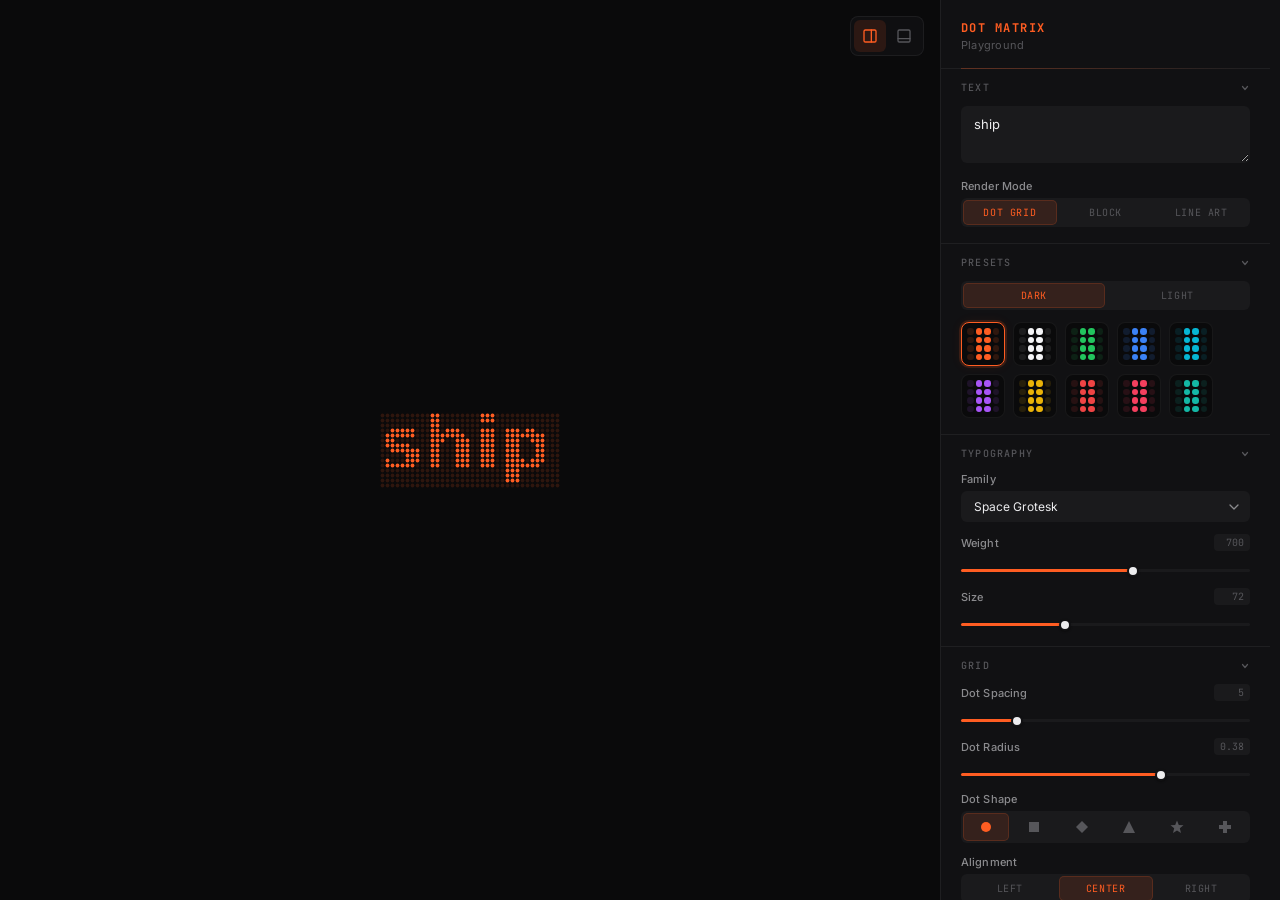
==== commit 9369eeb3: "Add layout switcher, auto-responsive, remove mobile gate Layout switcher (reparent controls, Option " ====
--- a/playground.html
+++ b/playground.html
@@ -600,6 +600,54 @@
       font-weight: 500;
     }
 
+    /* ── Layout Toggle ── */
+    .layout-toggle {
+      position: fixed;
+      top: 16px;
+      right: 16px;
+      display: flex;
+      align-items: center;
+      gap: 2px;
+      padding: 3px;
+      background: var(--toolbar-bg);
+      backdrop-filter: blur(12px);
+      -webkit-backdrop-filter: blur(12px);
+      border: 1px solid var(--panel-border);
+      border-radius: var(--r-lg);
+      z-index: 101;
+    }
+    .layout-toggle__btn {
+      width: 32px;
+      height: 32px;
+      display: flex;
+      align-items: center;
+      justify-content: center;
+      background: transparent;
+      border: none;
+      border-radius: calc(var(--r-lg) - 2px);
+      color: var(--text-tertiary);
+      cursor: pointer;
+      transition: background 150ms var(--ease-out), color 150ms var(--ease-out);
+    }
+    .layout-toggle__btn:hover { color: var(--text-primary); }
+    .layout-toggle__btn.active {
+      background: var(--accent-muted);
+      color: var(--accent);
+    }
+    .layout-toggle__btn svg { width: 16px; height: 16px; }
+
+    /* ── Layout: Sidebar Mode ── */
+    body.layout-sidebar { display: flex; }
+    body.layout-sidebar .preview { flex: 1; width: auto; }
+    body.layout-sidebar #sidebar { display: block; }
+    body.layout-sidebar .toolbar,
+    body.layout-sidebar .popover { display: none !important; }
+    body.layout-sidebar .layout-toggle { right: 356px; }
+    body.layout-sidebar .layout-toggle__btn.active { background: var(--accent-muted); color: var(--accent); }
+
+    /* ── Layout: Toolbar Mode (default) ── */
+    body.layout-toolbar #sidebar { display: none; }
+
     /* Hidden */
     .hidden { display: none !important; }
 
@@ -635,68 +683,18 @@
     .panel *:focus:not(:focus-visible) { outline: none; }
 
     /* ── Mobile Gate ── */
-    .mobile-gate {
-      display: none;
-      position: fixed;
-      inset: 0;
-      z-index: 9999;
-      background: #0a0a0b;
-      flex-direction: column;
-      align-items: center;
-      justify-content: center;
-      text-align: center;
-      padding: 32px;
-      gap: 20px;
-    }
-    .mobile-gate__icon {
-      font-size: 48px;
-      margin-bottom: 8px;
-    }
-    .mobile-gate__title {
-      font-family: "Space Grotesk", system-ui, sans-serif;
-      font-size: 1.5rem;
-      font-weight: 700;
-      letter-spacing: -0.02em;
-    }
-    .mobile-gate__desc {
-      font-size: 0.95rem;
-      color: rgba(245, 245, 247, 0.5);
-      max-width: 320px;
-      line-height: 1.6;
-    }
-    .mobile-gate__btn {
-      display: inline-block;
-      margin-top: 12px;
-      padding: 14px 28px;
-      background: #ff5d22;
-      color: #fff;
-      font-family: inherit;
-      font-size: 15px;
-      font-weight: 600;
-      border: none;
-      border-radius: 8px;
-      text-decoration: none;
-      transition: background 150ms;
-    }
-    .mobile-gate__btn:hover { background: #e04e17; }
+    /* Mobile: hide layout toggle, keep toolbar compact */
     @media (max-width: 768px) {
-      .mobile-gate { display: flex; }
+      .layout-toggle { display: none; }
+      .toolbar { bottom: 12px; padding: 4px; }
+      .toolbar__btn { width: 36px; height: 36px; }
+      .toolbar__btn svg { width: 16px; height: 16px; }
+      .popover { width: calc(100vw - 24px); left: 12px; transform: scale(0.96) translateY(4px); transform-origin: bottom center; }
+      .popover.open { transform: scale(1) translateY(0); }
     }
   </style>
 </head>
 <body>
-
-  <!-- Mobile Gate -->
-  <div class="mobile-gate">
-    <div class="mobile-gate__icon">
-      <svg width="48" height="48" viewBox="0 0 24 24" fill="none" stroke="#ff5d22" stroke-width="1.5" stroke-linecap="round" stroke-linejoin="round">
-        <rect x="2" y="3" width="20" height="14" rx="2"/><line x1="8" y1="21" x2="16" y2="21"/><line x1="12" y1="17" x2="12" y2="21"/>
-      </svg>
-    </div>
-    <h2 class="mobile-gate__title">Best on desktop</h2>
-    <p class="mobile-gate__desc">The playground is built for larger screens with a side panel and canvas preview. Open this page on a desktop or laptop for the full experience.</p>
-    <a href="/" class="mobile-gate__btn">Back to Home</a>
-  </div>
 
   <!-- Preview -->
   <div class="preview">
@@ -707,70 +705,103 @@
     <pre class="ascii-preview hidden" id="asciiPre"></pre>
   </div>
 
+  <!-- Sidebar Shell (empty sections, filled by switchLayout) -->
+  <div class="panel" id="sidebar">
+    <div class="panel__header">
+      <div class="panel__title">Dot Matrix</div>
+      <div class="panel__subtitle">Playground</div>
+    </div>
+    <div class="section" data-section data-target="text"><button class="section__header" aria-expanded="true"><span class="section__label">Text</span><svg class="section__chevron" width="10" height="10" viewBox="0 0 10 10" fill="none"><path d="M2.5 3.5L5 6.5L7.5 3.5" stroke="currentColor" stroke-width="1.2" stroke-linecap="round" stroke-linejoin="round"/></svg></button><div class="section__body"></div></div>
+    <div class="section" data-section data-target="theme"><button class="section__header" aria-expanded="true"><span class="section__label">Presets</span><svg class="section__chevron" width="10" height="10" viewBox="0 0 10 10" fill="none"><path d="M2.5 3.5L5 6.5L7.5 3.5" stroke="currentColor" stroke-width="1.2" stroke-linecap="round" stroke-linejoin="round"/></svg></button><div class="section__body"></div></div>
+    <div class="section" data-section data-target="type"><button class="section__header" aria-expanded="true"><span class="section__label">Typography</span><svg class="section__chevron" width="10" height="10" viewBox="0 0 10 10" fill="none"><path d="M2.5 3.5L5 6.5L7.5 3.5" stroke="currentColor" stroke-width="1.2" stroke-linecap="round" stroke-linejoin="round"/></svg></button><div class="section__body"></div></div>
+    <div class="section" id="gridSection" data-section data-target="grid"><button class="section__header" aria-expanded="true"><span class="section__label">Grid</span><svg class="section__chevron" width="10" height="10" viewBox="0 0 10 10" fill="none"><path d="M2.5 3.5L5 6.5L7.5 3.5" stroke="currentColor" stroke-width="1.2" stroke-linecap="round" stroke-linejoin="round"/></svg></button><div class="section__body"></div></div>
+    <div class="section" data-section data-target="color"><button class="section__header" aria-expanded="true"><span class="section__label">Colors</span><svg class="section__chevron" width="10" height="10" viewBox="0 0 10 10" fill="none"><path d="M2.5 3.5L5 6.5L7.5 3.5" stroke="currentColor" stroke-width="1.2" stroke-linecap="round" stroke-linejoin="round"/></svg></button><div class="section__body"></div></div>
+    <div class="section" data-section data-target="anim"><button class="section__header" aria-expanded="true"><span class="section__label">Animation</span><svg class="section__chevron" width="10" height="10" viewBox="0 0 10 10" fill="none"><path d="M2.5 3.5L5 6.5L7.5 3.5" stroke="currentColor" stroke-width="1.2" stroke-linecap="round" stroke-linejoin="round"/></svg></button><div class="section__body"></div></div>
+    <div class="section" data-section data-target="export"><button class="section__header" aria-expanded="true"><span class="section__label">Export</span><svg class="section__chevron" width="10" height="10" viewBox="0 0 10 10" fill="none"><path d="M2.5 3.5L5 6.5L7.5 3.5" stroke="currentColor" stroke-width="1.2" stroke-linecap="round" stroke-linejoin="round"/></svg></button><div class="section__body"></div></div>
+    <div style="padding: 0 var(--sp-5) var(--sp-5);"><button class="ctrl__btn" id="sidebarResetAll" style="width:100%; margin-top:var(--sp-2); opacity:0.6;">Reset All</button></div>
+  </div>
+
+  <!-- Layout Toggle -->
+  <div class="layout-toggle" id="layoutToggle">
+    <button class="layout-toggle__btn" id="layoutBtnSidebar" data-layout="sidebar" title="Sidebar">
+      <svg viewBox="0 0 24 24" fill="none" stroke="currentColor" stroke-width="2" stroke-linecap="round" stroke-linejoin="round"><rect x="3" y="3" width="18" height="18" rx="2"/><line x1="14" y1="3" x2="14" y2="21"/></svg>
+    </button>
+    <button class="layout-toggle__btn active" id="layoutBtnToolbar" data-layout="toolbar" title="Toolbar">
+      <svg viewBox="0 0 24 24" fill="none" stroke="currentColor" stroke-width="2" stroke-linecap="round" stroke-linejoin="round"><rect x="3" y="3" width="18" height="18" rx="2"/><line x1="3" y1="16" x2="21" y2="16"/></svg>
+    </button>
+  </div>
+
   <!-- Popovers -->
   <div class="popover" id="popover-text">
     <div class="popover__title">Text &amp; Mode</div>
-    <div class="ctrl">
-      <textarea class="ctrl__textarea" id="textInput" rows="2" placeholder="Type anything... (new line for multi-line)">ship</textarea>
-    </div>
-    <div class="ctrl" style="margin-top: var(--sp-3);">
-      <div class="ctrl__top"><span class="ctrl__name">Render Mode</span></div>
-      <div class="ctrl__render-row">
-        <button class="ctrl__toggle-btn active" data-render="dot">Dot Grid</button>
-        <button class="ctrl__toggle-btn" data-render="block">Block</button>
-        <button class="ctrl__toggle-btn" data-render="line">Line Art</button>
+    <div data-controls="text">
+      <div class="ctrl">
+        <textarea class="ctrl__textarea" id="textInput" rows="2" placeholder="Type anything... (new line for multi-line)">ship</textarea>
+      </div>
+      <div class="ctrl" style="margin-top: var(--sp-3);">
+        <div class="ctrl__top"><span class="ctrl__name">Render Mode</span></div>
+        <div class="ctrl__render-row">
+          <button class="ctrl__toggle-btn active" data-render="dot">Dot Grid</button>
+          <button class="ctrl__toggle-btn" data-render="block">Block</button>
+          <button class="ctrl__toggle-btn" data-render="line">Line Art</button>
+        </div>
       </div>
     </div>
   </div>
 
   <div class="popover" id="popover-theme">
     <div class="popover__title">Theme</div>
-    <div class="ctrl__toggle-row" id="bgToggle"></div>
-    <div class="presets" id="presets"></div>
+    <div data-controls="theme">
+      <div class="ctrl__toggle-row" id="bgToggle"></div>
+      <div class="presets" id="presets"></div>
+    </div>
   </div>
 
   <div class="popover" id="popover-type">
     <div class="popover__title">Typography</div>
-    <div id="fontControls">
-      <div class="ctrl">
-        <div class="ctrl__top"><span class="ctrl__name">Family</span></div>
-        <select class="ctrl__select" id="fontFamily">
-          <option value='"Space Grotesk"' selected>Space Grotesk</option>
-          <option value='"Inter"'>Inter</option>
-          <option value='"JetBrains Mono"'>JetBrains Mono</option>
-          <option value='"Chakra Petch"'>Chakra Petch</option>
-          <option value='"Outfit"'>Outfit</option>
-          <option value='"Syne"'>Syne</option>
-        </select>
+    <div data-controls="type">
+      <div id="fontControls">
+        <div class="ctrl">
+          <div class="ctrl__top"><span class="ctrl__name">Family</span></div>
+          <select class="ctrl__select" id="fontFamily">
+            <option value='"Space Grotesk"' selected>Space Grotesk</option>
+            <option value='"Inter"'>Inter</option>
+            <option value='"JetBrains Mono"'>JetBrains Mono</option>
+            <option value='"Chakra Petch"'>Chakra Petch</option>
+            <option value='"Outfit"'>Outfit</option>
+            <option value='"Syne"'>Syne</option>
+          </select>
+        </div>
+        <div class="ctrl">
+          <div class="ctrl__top">
+            <span class="ctrl__name">Weight</span>
+            <span class="ctrl__val" id="weightVal">700</span>
+          </div>
+          <input class="ctrl__slider" id="weightSlider" type="range" min="400" max="900" step="100" value="700" />
+        </div>
+        <div class="ctrl">
+          <div class="ctrl__top">
+            <span class="ctrl__name">Size</span>
+            <span class="ctrl__val" id="fontSizeVal">72</span>
+          </div>
+          <input class="ctrl__slider" id="fontSizeSlider" type="range" min="24" max="160" step="1" value="72" />
+        </div>
       </div>
-      <div class="ctrl">
-        <div class="ctrl__top">
-          <span class="ctrl__name">Weight</span>
-          <span class="ctrl__val" id="weightVal">700</span>
+      <div id="displayControls" class="hidden">
+        <div class="ctrl">
+          <div class="ctrl__top">
+            <span class="ctrl__name">Text Size</span>
+            <span class="ctrl__val" id="asciiSizeVal">24</span>
+          </div>
+          <input class="ctrl__slider" id="asciiSizeSlider" type="range" min="8" max="64" step="1" value="24" />
         </div>
-        <input class="ctrl__slider" id="weightSlider" type="range" min="400" max="900" step="100" value="700" />
-      </div>
-      <div class="ctrl">
-        <div class="ctrl__top">
-          <span class="ctrl__name">Size</span>
-          <span class="ctrl__val" id="fontSizeVal">72</span>
-        </div>
-        <input class="ctrl__slider" id="fontSizeSlider" type="range" min="24" max="160" step="1" value="72" />
-      </div>
-    </div>
-    <div id="displayControls" class="hidden">
-      <div class="ctrl">
-        <div class="ctrl__top">
-          <span class="ctrl__name">Text Size</span>
-          <span class="ctrl__val" id="asciiSizeVal">24</span>
-        </div>
-        <input class="ctrl__slider" id="asciiSizeSlider" type="range" min="8" max="64" step="1" value="24" />
       </div>
     </div>
   </div>
 
   <div class="popover" id="popover-grid">
     <div class="popover__title">Grid</div>
+    <div data-controls="grid">
     <div class="ctrl">
       <div class="ctrl__top">
         <span class="ctrl__name">Dot Spacing</span>
@@ -811,10 +842,12 @@
       </div>
       <input class="ctrl__slider" id="lineGapSlider" type="range" min="0" max="0.6" step="0.02" value="0.25" />
     </div>
+    </div>
   </div>
 
   <div class="popover" id="popover-color">
     <div class="popover__title">Colors</div>
+    <div data-controls="color">
     <div class="ctrl">
       <div class="ctrl__top"><span class="ctrl__name">Active Dots</span></div>
       <div class="ctrl__color-row">
@@ -841,10 +874,12 @@
         <input class="ctrl__hex" id="bgHex" type="text" value="#0a0a0b" />
       </div>
     </div>
+    </div>
   </div>
 
   <div class="popover" id="popover-anim">
     <div class="popover__title">Animation</div>
+    <div data-controls="anim">
     <div class="ctrl">
       <div class="ctrl__top"><span class="ctrl__name">Mode</span></div>
       <div class="ctrl__toggle-row">
@@ -911,10 +946,12 @@
         <button class="ctrl__btn" id="resetBtn">Reset</button>
       </div>
     </div>
+    </div>
   </div>
 
   <div class="popover" id="popover-export">
     <div class="popover__title">Export</div>
+    <div data-controls="export">
     <div class="ctrl">
       <div class="ctrl__btn-row">
         <button class="ctrl__btn ctrl__btn--primary" id="exportHtml">Copy HTML</button>
@@ -932,6 +969,7 @@
         <button class="ctrl__btn" id="exportLoad">Load Config</button>
       </div>
       <input type="file" id="configFileInput" accept=".json" style="display: none;" />
+    </div>
     </div>
   </div>
 
@@ -2685,6 +2723,8 @@
       // Grid toolbar button + popover: only for dot grid
       var gridBtn = document.getElementById('gridToolbarBtn');
       if (gridBtn) gridBtn.style.display = isDot ? '' : 'none';
+      var gridSec = document.getElementById('gridSection');
+      if (gridSec) gridSec.style.display = isDot ? '' : 'none';
       // Close grid popover if switching away from dot
       if (!isDot && activePopover === 'grid') closePopover();
 
@@ -3177,27 +3217,41 @@
     });
 
     // Cmd+\ to toggle toolbar visibility
-    var toolbarHidden = false;
+    var chromeHidden = false;
     document.addEventListener('keydown', function(e) {
       if ((e.metaKey || e.ctrlKey) && e.key === '\\') {
         e.preventDefault();
-        toolbarHidden = !toolbarHidden;
-        var toolbar = document.getElementById('toolbar');
-        if (toolbarHidden) {
-          closePopover();
-          toolbar.style.transform = 'translateX(-50%) translateY(20px)';
-          toolbar.style.opacity = '0';
-          toolbar.style.pointerEvents = 'none';
+        chromeHidden = !chromeHidden;
+        var isSidebar = document.body.classList.contains('layout-sidebar');
+        if (isSidebar) {
+          var sidebar = document.getElementById('sidebar');
+          sidebar.style.display = chromeHidden ? 'none' : '';
         } else {
-          toolbar.style.transform = 'translateX(-50%) translateY(0)';
-          toolbar.style.opacity = '1';
-          toolbar.style.pointerEvents = 'auto';
-        }
+          var toolbar = document.getElementById('toolbar');
+          if (chromeHidden) {
+            closePopover();
+            toolbar.style.transform = 'translateX(-50%) translateY(20px)';
+            toolbar.style.opacity = '0';
+            toolbar.style.pointerEvents = 'none';
+          } else {
+            toolbar.style.transform = 'translateX(-50%) translateY(0)';
+            toolbar.style.opacity = '1';
+            toolbar.style.pointerEvents = 'auto';
+          }
+        }
+        // Hide/show toggle button and re-render
+        document.getElementById('layoutToggle').style.display = chromeHidden ? 'none' : '';
+        render();
       }
     });
 
     // ── Segmented control sliding indicators ──
     function initSegmentedControl(container) {
+      // Idempotent: remove old indicator and observer
+      var existing = container.querySelector('.ctrl__toggle-indicator');
+      if (existing) existing.remove();
+      if (container._segObserver) container._segObserver.disconnect();
+
       var indicator = document.createElement('div');
       indicator.className = 'ctrl__toggle-indicator';
       container.style.position = 'relative';
@@ -3212,6 +3266,7 @@
       }
 
       var observer = new MutationObserver(updateIndicator);
+      container._segObserver = observer;
       container.querySelectorAll('.ctrl__toggle-btn').forEach(function(btn) {
         observer.observe(btn, { attributes: true, attributeFilter: ['class'] });
       });
@@ -3272,11 +3327,10 @@
       document.querySelectorAll('.ctrl__toggle-row, .ctrl__render-row').forEach(initSegmentedControl);
     }
 
-    document.getElementById('resetAllBtn').addEventListener('click', function() {
+    function resetAll() {
       Object.keys(DEFAULTS).forEach(function(k) { S[k] = DEFAULTS[k]; });
       currentBgMode = 0;
       currentColorPreset = 0;
-      // Reset bg toggle
       bgToggleEl.querySelectorAll('.ctrl__toggle-btn').forEach(function(b, i) {
         b.classList.toggle('active', i === 0);
       });
@@ -3286,19 +3340,119 @@
       syncUIFromState();
       updatePanelVisibility();
       render();
+    }
+    document.getElementById('resetAllBtn').addEventListener('click', resetAll);
+    document.getElementById('sidebarResetAll').addEventListener('click', resetAll);
+
+    // ── Section collapse (for sidebar) ──
+    document.querySelectorAll('[data-section]').forEach(function(sec) {
+      var header = sec.querySelector('.section__header');
+      if (!header) return;
+      header.addEventListener('click', function() {
+        sec.classList.toggle('collapsed');
+        header.setAttribute('aria-expanded', String(!sec.classList.contains('collapsed')));
+      });
     });
 
+    // ── Layout switcher ──
+    function reinitControls() {
+      document.querySelectorAll('.ctrl__toggle-row, .ctrl__render-row').forEach(initSegmentedControl);
+      document.querySelectorAll('.ctrl__slider').forEach(updateSliderFill);
+    }
+
+    function switchLayout(target) {
+      var current = document.body.classList.contains('layout-sidebar') ? 'sidebar' : 'toolbar';
+      if (target === current) return;
+
+      // Close popover if switching away from toolbar
+      if (current === 'toolbar') closePopover();
+
+      // Move each control group to its target container
+      document.querySelectorAll('[data-controls]').forEach(function(group) {
+        var name = group.dataset.controls;
+        var dest;
+        if (target === 'sidebar') {
+          var section = document.querySelector('.section[data-target="' + name + '"]');
+          dest = section ? section.querySelector('.section__body') : null;
+        } else {
+          dest = document.getElementById('popover-' + name);
+        }
+        if (dest) dest.appendChild(group);
+      });
+
+      // Toggle body class
+      document.body.classList.remove('layout-sidebar', 'layout-toolbar');
+      document.body.classList.add('layout-' + target);
+
+      // Update toggle buttons
+      document.getElementById('layoutBtnSidebar').classList.toggle('active', target === 'sidebar');
+      document.getElementById('layoutBtnToolbar').classList.toggle('active', target === 'toolbar');
+
+      // Re-init controls after DOM move
+      requestAnimationFrame(reinitControls);
+
+      // Persist and re-render
+      updatePanelVisibility();
+      render();
+    }
+
+    // ── Layout: auto-responsive + manual override ──
+    var LAYOUT_BREAKPOINT = 1200;
+    var userOverride = false; // true once user manually clicks a layout button
+
+    function autoLayout() {
+      return window.innerWidth > LAYOUT_BREAKPOINT ? 'sidebar' : 'toolbar';
+    }
+
+    function currentLayout() {
+      return document.body.classList.contains('layout-sidebar') ? 'sidebar' : 'toolbar';
+    }
+
+    // Manual toggle — sets override and persists
+    document.querySelectorAll('.layout-toggle__btn').forEach(function(btn) {
+      btn.addEventListener('click', function() {
+        userOverride = true;
+        try { localStorage.setItem('dotgrid-layout', btn.dataset.layout); } catch(e) {}
+        switchLayout(btn.dataset.layout);
+      });
+    });
+
     // ── Init ──
+    // Check localStorage for manual override, otherwise auto-detect
+    var savedLayout = null;
+    try { savedLayout = localStorage.getItem('dotgrid-layout'); } catch(e) {}
+    var initialLayout;
+    if (savedLayout) {
+      initialLayout = savedLayout;
+      userOverride = true;
+    } else {
+      initialLayout = autoLayout();
+    }
+    document.body.classList.add('layout-' + initialLayout);
+    document.getElementById('layoutBtnSidebar').classList.toggle('active', initialLayout === 'sidebar');
+    document.getElementById('layoutBtnToolbar').classList.toggle('active', initialLayout === 'toolbar');
+    if (initialLayout === 'sidebar') {
+      document.querySelectorAll('[data-controls]').forEach(function(group) {
+        var name = group.dataset.controls;
+        var section = document.querySelector('.section[data-target="' + name + '"]');
+        var dest = section ? section.querySelector('.section__body') : null;
+        if (dest) dest.appendChild(group);
+      });
+    }
+
     setAccentColor(S.activeColor);
     document.fonts.ready.then(function() {
       updatePanelVisibility();
       render();
-      // Re-fill sliders after init in case values changed
       document.querySelectorAll('.ctrl__slider').forEach(updateSliderFill);
     });
     window.addEventListener('resize', function() {
+      // Auto-switch layout on resize if user hasn't manually overridden
+      if (!userOverride) {
+        var ideal = autoLayout();
+        if (ideal !== currentLayout()) switchLayout(ideal);
+      }
       render();
-      // Re-position segmented indicators on resize
       document.querySelectorAll('.ctrl__toggle-row, .ctrl__render-row').forEach(function(c) {
         var ind = c.querySelector('.ctrl__toggle-indicator');
         var btn = c.querySelector('.ctrl__toggle-btn.active');
